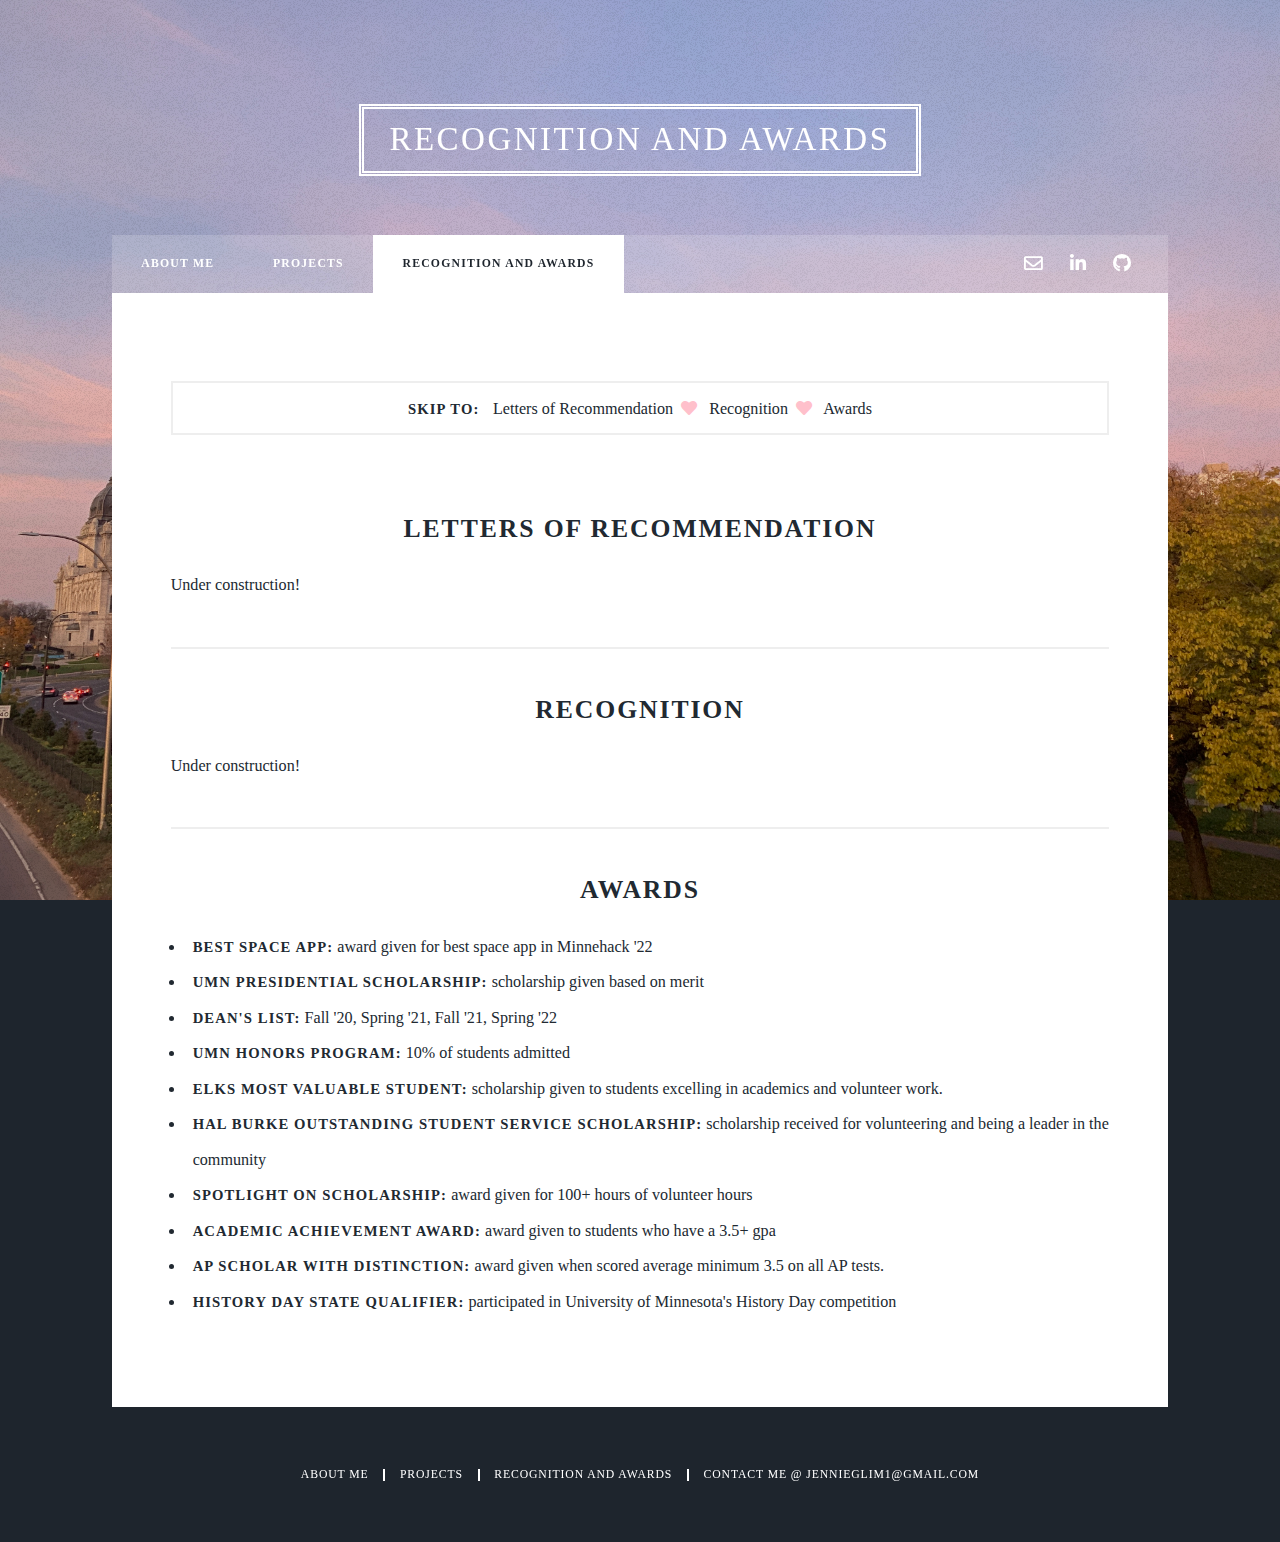
==== elements.html @ 4f16249a "fix" ====
<!DOCTYPE HTML>
<html>
	<head>
		<title>Recognition and Awards - Jennie Lim</title>
		<meta charset="utf-8" />
		<meta name="viewport" content="width=device-width, initial-scale=1, user-scalable=no" />
		<link rel="stylesheet" href="assets/css/main.css" />
		<noscript><link rel="stylesheet" href="assets/css/noscript.css" /></noscript>
	</head>
	<body class="is-preload">

		<!-- Wrapper -->
			<div id="wrapper">
				<!-- Header -->
					<header id="header">
							<a href="index.html#header" style="font-weight: unset" class="logo">Recognition and Awards</a>
					</header>

				<!-- Nav -->
					<nav id="nav">
						<ul class="links">
							<li><a href="index.html#header">About Me</a></li>
							<li><a href="generic.html">Projects</a></li>
							<li class="active"><a href="elements.html">Recognition and Awards</a></li>
						</ul>
						<ul class="icons">
							<li><a href="mailto: JennieGLim1@gmail.com" style="text-decoration: none" class="icon free fa fa-envelope" target="_blank"><span class="label"></span></a></li>
							<li><a href="https://www.linkedin.com/in/jennie-lim/" class="icon brands fa-linkedin-in" target="_blank"><span class="label">Linkedin</span></a></li>
							<li><a href="https://github.com/jennielim" class="icon brands fa-github" target="_blank"><span class="label">GitHub</span></a></li>
						</ul>
					</nav>

				<!-- Main -->
					<div id="main">
						<header class="major post featured">
							<div class="box">
								<span><subtitle>Skip to: &nbsp;</subtitle> <a class="scrolly" href = "#LOR"> Letters of Recommendation &nbsp;</a><pi class="fa-solid fa-heart fa"></pi><a class="scrolly" href = "#Recommendation"> &nbsp; Recognition &nbsp;</a><pi class="fa-solid fa-heart fa"></pi><a class="scrolly" href = "#Awards"> &nbsp; Awards </a></span></div>
							<div  id = "LOR">
								<h2 class="anchor" style="font-weight:600">Letters of Recommendation</h2>
								<p>Under construction!</p>
								<!-- <p style="text-align: left; margin:0">Person 1 - Manager, Allstate</p>
								<div class="box">
									<p> Dear __, </br>
										Felis sagittis eget tempus primis in faucibus vestibulum. Blandit adipiscing eu felis iaculis volutpat ac adipiscing accumsan eu faucibus. Integer ac pellentesque praesent tincidunt felis sagittis eget. </br>
										From, </br> __</p>
								</div>
								<p style="text-align: left; margin:0">Person 2 - Product Owner, Allstate</p>
								<div class="box">
									<p> Dear __, </br>
										Felis sagittis eget tempus primis in faucibus vestibulum. Blandit adipiscing eu felis iaculis volutpat ac adipiscing accumsan eu faucibus. Integer ac pellentesque praesent tincidunt felis sagittis eget.</br>
										From, </br> ___</p>
								</div>
								<p style="text-align: left; margin:0">Person 3 - Manager, UMN Office of Information Technology</p>
								<div class="box">
									<p> Dear __, </br>
										Felis sagittis eget tempus primis in faucibus vestibulum. Blandit adipiscing eu felis iaculis volutpat ac adipiscing accumsan eu faucibus. Integer ac pellentesque praesent tincidunt felis sagittis eget. </br>
										From, </br> __</p>
								</div>
								<p style="text-align: left; margin:0">Person 4 - Manager, UMN Law School</p>
								<div class="box">
									<p> Dear __, </br>
										Felis sagittis eget tempus primis in faucibus vestibulum. Blandit adipiscing eu felis iaculis volutpat ac adipiscing accumsan eu faucibus. Integer ac pellentesque praesent tincidunt felis sagittis eget. </br>
										From, </br> __</p>
								</div> -->
							</div>
							<hr id = "Recommendation">
							<div>
								<h2 style="font-weight:600">Recognition</h2>
								<p>Under construction!</p>
								<!-- <p style="text-align: left; margin:0">Iris Wang - Peer</p>
								<blockquote style="text-align: left;">"Thanks for your help on 4041 homework Jennie! I really appreciated your patience in explaining the topics and how fun you were to work with!!"</blockquote>
								<p style="text-align: left; margin:0">__, Colleague, Allstate</p>
								<blockquote style="text-align: left;">"Felis sagittis eget tempus primis in faucibus vestibulum. Blandit adipiscing eu felis iaculis volutpat ac adipiscing accumsan eu faucibus. "</blockquote> -->
							</div>
							<hr id = "Awards">
							<div>
								<h2 style="font-weight:600">Awards</h2>
								<ul style="text-align: left;">
									<li><subtitle>Best Space App:</subtitle> award given for best space app in Minnehack '22</li>
									<li><subtitle>UMN Presidential Scholarship:</subtitle> scholarship given based on merit</li>
									<li><subtitle>Dean's List:</subtitle> Fall '20, Spring '21, Fall '21, Spring '22</li>
									<li><subtitle>UMN Honors Program:</subtitle> 10% of students admitted </li>
									<li><subtitle>Elks Most Valuable Student:</subtitle> scholarship given to students excelling in academics and volunteer work. </li>
									<li><subtitle>Hal Burke Outstanding Student Service Scholarship:</subtitle> scholarship received for volunteering and being a leader in the community</li>
									<li><subtitle>Spotlight on Scholarship:</subtitle> award given for 100+ hours of volunteer hours </li>
									<li><subtitle>Academic Achievement Award:</subtitle> award given to students who have a 3.5+ gpa</li>
									<li><subtitle>AP Scholar With Distinction:</subtitle> award given when scored average minimum 3.5 on all AP tests.</li>
									<li><p><subtitle>History Day State Qualifier:</subtitle> participated in University of Minnesota's History Day competition</p></li>
								</ul>
							</div>	
						</header>
						<ul class="actions" style="border-top:none; padding:0;">
							<li><a href="#header" id="topButton" class="button icon solid solo fa-arrow-up scrolly">Continue</a></li>
						</ul>
					</div>


			<!-- Copyright -->
			<div id="copyright">
				<ul><li><a href="index.html#header">About Me</a></li><li><a href="generic.html">Projects</a></li><li><a class="scrolly" href="#header">Recognition and Awards</a></li><li>Contact Me @ <a href="mailto: JennieGLim1@gmail.com">JennieGLim1@gmail.com</a></li></ul>
			</div>

		<!-- Scripts -->
			<script src="assets/js/jquery.min.js"></script>
			<script src="assets/js/jquery.scrollex.min.js"></script>
			<script src="assets/js/jquery.scrolly.min.js"></script>
			<script src="assets/js/browser.min.js"></script>
			<script src="assets/js/breakpoints.min.js"></script>
			<script src="assets/js/util.js"></script>
			<script src="assets/js/main.js"></script>

	</body>
</html>
---- assets/css/main.css ----
@import url(fontawesome-all.min.css);
@import url("https://fonts.googleapis.com/css?family=Merriweather:300,700,300italic,700italic|Source+Sans+Pro:900");

.line-1{
    /* position: absolute; */
    /* top: 50%;   */
    width: 6em;
    /* margin: 0 auto; */
    border-right: 2px solid rgba(255,255,255,.75);
    font-size: 180%;
    text-align: center;
    white-space: nowrap;
    overflow: hidden;
    transform: translateY(-50%); 
}

.anim-typewriter{
	animation: typewriter 1s steps(10) 1.5s 1 normal both,
			   blinkTextCursor 500ms steps(44) 7 normal;
	white-space: nowrap; 
	border-right: 2px solid transparent;
  }
  @keyframes typewriter{
	from{width: 0;}
	to{width: 6em;}
  }
  @keyframes blinkTextCursor{
	from{border-right-color: rgba(255,255,255,.75);}
	to{border-right-color: transparent;}
  }

#myBtn, #myBtn2, #myBtn3 {
	margin-left:1rem;
}
#topButton {
	display: none;
	position: fixed;
	bottom: 20px;
	right: 40px;
	z-index: 99;
	cursor: pointer;
	padding: 15px;
	border-radius: 4px;
	border-radius:50%;
	width: 3rem;
	height:3rem;
	line-height:3rem;
	background-color: pink;
	box-shadow: inset 0 0 0 2px #ffffff;
	color: #ffffff !important;
  }

#topButton:hover {
	box-shadow: inset 0 0 0 2px #18bfef;
	color: #18bfef !important;
}

@media screen and (min-width: 1120px) {
	#topButton {
		width: 4rem;
		height:4rem;
		line-height:4rem;
		right: 5%;
	}
  }

  @media screen and (min-width: 1240px) {
	#topButton {
		background-color: transparent;
		right: 30px;
	}
  }

.anchor { 
	padding-top: 5%; }

/* for read more buttons */
#more, #more2, #more3, #more4, #more5, #more5, #more6, #more7, #more8 {
	display: none;
}

/* slideshow */
.fade {
	animation-name: fade;
	animation-duration: 0.5s;
  }
  
  @keyframes fade {
	from {opacity: 0}
	to {opacity: 1}
  }

.slidebutton {
	margin-top: 25%;
	height:2rem !important;
	width:2rem !important;
	line-height:2rem !important;
}

.other-container{
	width: 90%;
	margin-left: 3%;
}

.slideshow-container {
	position: relative;  
	float: left;
	width: 85%;
	margin-left: 3%;
  }

  @media screen and (max-width: 475px) {
	.slideshow-container {
		width: 70%;
	  }
	  .slidebutton {
		margin-top: 100%;
	}
	#myBtn, #myBtn2, #myBtn3 {
		font-size:50%;
	}
	#topButton {
		letter-spacing: -1em;
	}
}
  @media screen and (max-width: 500px) {
	  .slidebutton {
		  margin-top: 75%;
	  }
	  #myBtn, #myBtn2, #myBtn3 {
		margin-left:0rem;
	}

  }

  @media screen and (min-width: 500px) {
	.slideshow-container {
		width: 80%;
	  }
  }

  @media screen and (max-width: 600px) {
	#myBtn, #myBtn2, #myBtn3 {
		margin-left:1rem;
	}
	.slidebutton {
		margin-top: 75%;
	}
  }

  @media screen and (min-width: 800px) {
	.timeline-wrapper {
		display:none;
	}
	.slideshow-container {
		width: 85%;
	  }
	  .slidebutton {
		  margin-top: 15%;
	  }
  }

.mySlides {
	display: none;
	text-align: center;
}
  
.prev, .next {
	cursor: pointer;
	position: absolute;
	width: auto;
	margin-top: -30px;
	padding: 16px;
	color: #888;
	/* font-weight: bold; */
	font-size: 20px;
	border-radius: 0 3px 3px 0;
	user-select: none;
  }
  
  .next {
	position: absolute;
	right: 0;
	border-radius: 3px 0 0 3px;
  }

  .prev {
	left: 0;
  }
  
  .dot-container {
	clear: both;
	text-align: center;
	padding: 20px;
  }
  
  .dot, .dot2, .dot3 {
	cursor: pointer;
	height: 10px;
	width: 10px;
	margin: 0 2px;
	background-color: #bbb;
	border-radius: 50%;
	display: inline-block;
	transition: background-color 0.6s ease;
  }
  
  .active, .dot:hover {
	background-color: rgb(237, 195, 195);
  }
  
/* general format */
html, body, div, span, applet, object,
iframe, h1, h2, h3, h4, h5, h6, p, blockquote,
pre, a, abbr, acronym, address, big, cite,
code, del, dfn, em, img, ins, kbd, q, s, samp,
small, strike, strong, sub, sup, tt, var, b,
u, i, center, dl, dt, dd, ol, ul, li, fieldset,
form, label, legend, table, caption, tbody,
tfoot, thead, tr, th, td, article, aside,
canvas, details, embed, figure, figcaption,
footer, header, hgroup, menu, nav, output, ruby,
section, summary, time, mark, audio, video {
	margin: 0;
	padding: 0;
	border: 0;
	font-size: 100%;
	font: inherit;
	text-decoration: none;
	vertical-align: baseline;}

article, aside, details, figcaption, figure,
footer, header, hgroup, menu, nav, section {
	display: block;}

body {
	line-height: 1;
}

ol, ul {
	list-style: none;
}

blockquote, q {
	quotes: none;
}

	blockquote:before, blockquote:after, q:before, q:after {
		content: '';
		content: none;
	}

table {
	border-collapse: collapse;
	border-spacing: 0;
}

body {
	-webkit-text-size-adjust: none;
}

mark {
	background-color: transparent;
	color: inherit;
}

input::-moz-focus-inner {
	border: 0;
	padding: 0;
}

input, select, textarea {
	-moz-appearance: none;
	-webkit-appearance: none;
	-ms-appearance: none;
	appearance: none;
}

subtitle {
	/* font-family: "Source Sans Pro", Helvetica, sans-serif; */
	font-family: "HelveticaNeue-Light";
	font-weight: 600;
	/* text-decoration: underline;
	text-underline-offset: 2px; */
	font-size: 1rem;
	line-height: 1.5;
	letter-spacing: 0.075em;
	text-transform: uppercase;
	margin: 0 0 1rem 0;
}

pi {
	color: pink;
	font-weight:bolder;
}

/* Basic */

	@-ms-viewport {
		width: device-width;
	}

	body {
		-ms-overflow-style: scrollbar;
	}

	@media screen and (max-width: 480px) {

		html, body {
			min-width: 320px;
		}

	}

	html {
		box-sizing: border-box;
	}

	*, *:before, *:after {
		box-sizing: inherit;
	}

	body {
		background-color: #1e252d;
	}

		body.is-preload *, body.is-preload *:before, body.is-preload *:after {
			-moz-animation: none !important;
			-webkit-animation: none !important;
			-ms-animation: none !important;
			animation: none !important;
			-moz-transition: none !important;
			-webkit-transition: none !important;
			-ms-transition: none !important;
			transition: none !important;
		}

/* Type */

	html {
		font-size: 16pt;
	}

		@media screen and (max-width: 1680px) {

			html {
				font-size: 12pt;
			}

		}

		@media screen and (max-width: 1280px) {

			html {
				font-size: 11pt;
			}

		}

		@media screen and (max-width: 360px) {

			html {
				font-size: 10pt;
			}

		}

	body {
		color: #212931;
	}

	body, input, select, textarea {
		/* font-family: "Merriweather", Georgia, serif; */
		font-family: "HelveticaNeue-Light";
		font-weight: 300;
		font-size: 1.1rem;
		line-height: 2.2;
	}

	a {
		-moz-transition: color 0.2s ease-in-out, background-color 0.2s ease-in-out, border-color 0.2s ease-in-out, box-shadow 0.2s ease-in-out;
		-webkit-transition: color 0.2s ease-in-out, background-color 0.2s ease-in-out, border-color 0.2s ease-in-out, box-shadow 0.2s ease-in-out;
		-ms-transition: color 0.2s ease-in-out, background-color 0.2s ease-in-out, border-color 0.2s ease-in-out, box-shadow 0.2s ease-in-out;
		transition: color 0.2s ease-in-out, background-color 0.2s ease-in-out, border-color 0.2s ease-in-out, box-shadow 0.2s ease-in-out;
	}

		a:hover {
			border-bottom-color: transparent;
		}

	strong, b {
		font-weight: 600;
	}

	em, i {
		font-style: italic;
	}

	p {
		text-align: left;
		margin: 0 0 2rem 0;
	}

	h1, h2 {
		font-family: "HelveticaNeue-Light";
		line-height: 1.5;
		letter-spacing: 0.075em;
		text-transform: uppercase;
		margin: 0 0 1rem 0;	
	}

	h3, h4, h5, h6 {
		/* font-family: "Source Sans Pro", Helvetica, sans-serif; */
		font-family: "HelveticaNeue-Light";
		font-weight: 600;
		line-height: 1.5;
		letter-spacing: 0.075em;
		text-transform: uppercase;
		margin: 0 0 1rem 0;
	}

		h1 a, h2 a, h3 a, h4 a, h5 a, h6 a {
			border-bottom: 0;
			color: inherit;
			text-decoration: none;
		}

	h1 {
		font-size: 4rem;
		line-height: 1.1;
		margin: 0 0 2rem 0;
	}

	h2 {
		font-size: 1.75rem;
		line-height: 1.3;
		margin: 0 0 1.5rem 0;
	}

	h3 {
		font-size: 1.3rem;
		margin: 0 0 1.5rem 0;
	}

	h4 {
		font-size: 1rem;
	}

	h5 {
		font-size: 0.9rem;
	}

	h6 {
		font-size: 0.8rem;
	}

	sub {
		font-size: 0.8rem;
		position: relative;
		top: 0.5rem;
	}

	sup {
		font-size: 0.8rem;
		position: relative;
		top: -0.5rem;
	}

	blockquote {
		border-left: solid 4px;
		margin: 0 0 2rem 0;
		padding: 0.5rem 0 0.5rem 2rem;
	}

	code {
		border: solid 2px;
		font-family: "Courier New", monospace;
		font-size: 0.9rem;
		margin: 0 0.25rem;
		padding: 0.25rem 0.65rem;
	}

	pre {
		-webkit-overflow-scrolling: touch;
		font-family: "Courier New", monospace;
		font-size: 0.9rem;
		margin: 0 0 2rem 0;
	}

		pre code {
			display: block;
			line-height: 1.75;
			padding: 1rem 1.5rem;
			overflow-x: auto;
		}

	hr {
		border: 0;
		border-bottom: solid 2px;
		margin: 3rem 0;
	}

		hr.major {
			margin: 5rem 0;
		}

	.align-left {
		text-align: left;
	}

	.align-center {
		text-align: center;
	}

	.align-right {
		text-align: right;
	}

	input, select, textarea {
		color: #212931;
	}

	a {
		color: #212931;
		border-bottom-color: rgba(33, 41, 49, 0.5);
	}

		a:hover {
			border-bottom-color: transparent;
			color: #18bfef !important;
		}

	strong, b {
		color: #212931;
	}

	h1, h2, h3, h4, h5, h6 {
		color: #212931;
	}

	blockquote {
		border-left-color: #eeeeee;
	}

	code {
		background: rgba(220, 220, 220, 0.25);
		border-color: #eeeeee;
	}

	hr {
		border-bottom-color: #eeeeee;
	}

/* Row */

	.row {
		display: flex;
		flex-wrap: wrap;
		box-sizing: border-box;
		align-items: stretch;
	}

		.row > * {
			box-sizing: border-box;
		}

		.row.gtr-uniform > * > :last-child {
			margin-bottom: 0;
		}

		.row.aln-left {
			justify-content: flex-start;
		}

		.row.aln-center {
			justify-content: center;
		}

		.row.aln-right {
			justify-content: flex-end;
		}

		.row.aln-top {
			align-items: flex-start;
		}

		.row.aln-middle {
			align-items: center;
		}

		.row.aln-bottom {
			align-items: flex-end;
		}

		.row > .imp {
			order: -1;
		}

		.row > .col-1 {
			width: 8.33333%;
		}

		.row > .off-1 {
			margin-left: 8.33333%;
		}

		.row > .col-2 {
			width: 16.66667%;
		}

		.row > .off-2 {
			margin-left: 16.66667%;
		}

		.row > .col-3 {
			width: 25%;
		}

		.row > .off-3 {
			margin-left: 25%;
		}

		.row > .col-4 {
			width: 33.33333%;
		}

		.row > .off-4 {
			margin-left: 33.33333%;
		}

		.row > .col-5 {
			width: 41.66667%;
		}

		.row > .off-5 {
			margin-left: 41.66667%;
		}

		.row > .col-6 {
			width: 50%;
		}

		.row > .off-6 {
			margin-left: 50%;
		}

		.row > .col-7 {
			width: 58.33333%;
		}

		.row > .off-7 {
			margin-left: 58.33333%;
		}

		.row > .col-8 {
			width: 66.66667%;
		}

		.row > .off-8 {
			margin-left: 66.66667%;
		}

		.row > .col-9 {
			width: 75%;
		}

		.row > .off-9 {
			margin-left: 75%;
		}

		.row > .col-10 {
			width: 83.33333%;
		}

		.row > .off-10 {
			margin-left: 83.33333%;
		}

		.row > .col-11 {
			width: 91.66667%;
		}

		.row > .off-11 {
			margin-left: 91.66667%;
		}

		.row > .col-12 {
			width: 100%;
		}

		.row > .off-12 {
			margin-left: 100%;
		}

		.row.gtr-0 {
			margin-top: 0;
			margin-left: 0rem;
		}

			.row.gtr-0 > * {
				padding: 0 0 0 0rem;
			}

			.row.gtr-0.gtr-uniform {
				margin-top: 0rem;
			}

				.row.gtr-0.gtr-uniform > * {
					padding-top: 0rem;
				}

		.row.gtr-25 {
			margin-top: 0;
			margin-left: -0.375rem;
		}

			.row.gtr-25 > * {
				padding: 0 0 0 0.375rem;
			}

			.row.gtr-25.gtr-uniform {
				margin-top: -0.375rem;
			}

				.row.gtr-25.gtr-uniform > * {
					padding-top: 0.375rem;
				}

		.row.gtr-50 {
			margin-top: 0;
			margin-left: -0.75rem;
		}

			.row.gtr-50 > * {
				padding: 0 0 0 0.75rem;
			}

			.row.gtr-50.gtr-uniform {
				margin-top: -0.75rem;
			}

				.row.gtr-50.gtr-uniform > * {
					padding-top: 0.75rem;
				}

		.row {
			margin-top: 0;
			margin-left: -1.5rem;
		}

			.row > * {
				padding: 0 0 0 1.5rem;
			}

			.row.gtr-uniform {
				margin-top: -1.5rem;
			}

				.row.gtr-uniform > * {
					padding-top: 1.5rem;
				}

		.row.gtr-150 {
			margin-top: 0;
			margin-left: -2.25rem;
		}

			.row.gtr-150 > * {
				padding: 0 0 0 2.25rem;
			}

			.row.gtr-150.gtr-uniform {
				margin-top: -2.25rem;
			}

				.row.gtr-150.gtr-uniform > * {
					padding-top: 2.25rem;
				}

		.row.gtr-200 {
			margin-top: 0;
			margin-left: -3rem;
		}

			.row.gtr-200 > * {
				padding: 0 0 0 3rem;
			}

			.row.gtr-200.gtr-uniform {
				margin-top: -3rem;
			}

				.row.gtr-200.gtr-uniform > * {
					padding-top: 3rem;
				}

		@media screen and (max-width: 1680px) {

			.row {
				display: flex;
				flex-wrap: wrap;
				box-sizing: border-box;
				align-items: stretch;
			}

				.row > * {
					box-sizing: border-box;
				}

				.row.gtr-uniform > * > :last-child {
					margin-bottom: 0;
				}

				.row.aln-left {
					justify-content: flex-start;
				}

				.row.aln-center {
					justify-content: center;
				}

				.row.aln-right {
					justify-content: flex-end;
				}

				.row.aln-top {
					align-items: flex-start;
				}

				.row.aln-middle {
					align-items: center;
				}

				.row.aln-bottom {
					align-items: flex-end;
				}

				.row > .imp-xlarge {
					order: -1;
				}

				.row > .col-1-xlarge {
					width: 8.33333%;
				}

				.row > .off-1-xlarge {
					margin-left: 8.33333%;
				}

				.row > .col-2-xlarge {
					width: 16.66667%;
				}

				.row > .off-2-xlarge {
					margin-left: 16.66667%;
				}

				.row > .col-3-xlarge {
					width: 25%;
				}

				.row > .off-3-xlarge {
					margin-left: 25%;
				}

				.row > .col-4-xlarge {
					width: 33.33333%;
				}

				.row > .off-4-xlarge {
					margin-left: 33.33333%;
				}

				.row > .col-5-xlarge {
					width: 41.66667%;
				}

				.row > .off-5-xlarge {
					margin-left: 41.66667%;
				}

				.row > .col-6-xlarge {
					width: 50%;
				}

				.row > .off-6-xlarge {
					margin-left: 50%;
				}

				.row > .col-7-xlarge {
					width: 58.33333%;
				}

				.row > .off-7-xlarge {
					margin-left: 58.33333%;
				}

				.row > .col-8-xlarge {
					width: 66.66667%;
				}

				.row > .off-8-xlarge {
					margin-left: 66.66667%;
				}

				.row > .col-9-xlarge {
					width: 75%;
				}

				.row > .off-9-xlarge {
					margin-left: 75%;
				}

				.row > .col-10-xlarge {
					width: 83.33333%;
				}

				.row > .off-10-xlarge {
					margin-left: 83.33333%;
				}

				.row > .col-11-xlarge {
					width: 91.66667%;
				}

				.row > .off-11-xlarge {
					margin-left: 91.66667%;
				}

				.row > .col-12-xlarge {
					width: 100%;
				}

				.row > .off-12-xlarge {
					margin-left: 100%;
				}

				.row.gtr-0 {
					margin-top: 0;
					margin-left: 0rem;
				}

					.row.gtr-0 > * {
						padding: 0 0 0 0rem;
					}

					.row.gtr-0.gtr-uniform {
						margin-top: 0rem;
					}

						.row.gtr-0.gtr-uniform > * {
							padding-top: 0rem;
						}

				.row.gtr-25 {
					margin-top: 0;
					margin-left: -0.375rem;
				}

					.row.gtr-25 > * {
						padding: 0 0 0 0.375rem;
					}

					.row.gtr-25.gtr-uniform {
						margin-top: -0.375rem;
					}

						.row.gtr-25.gtr-uniform > * {
							padding-top: 0.375rem;
						}

				.row.gtr-50 {
					margin-top: 0;
					margin-left: -0.75rem;
				}

					.row.gtr-50 > * {
						padding: 0 0 0 0.75rem;
					}

					.row.gtr-50.gtr-uniform {
						margin-top: -0.75rem;
					}

						.row.gtr-50.gtr-uniform > * {
							padding-top: 0.75rem;
						}

				.row {
					margin-top: 0;
					margin-left: -1.5rem;
				}

					.row > * {
						padding: 0 0 0 1.5rem;
					}

					.row.gtr-uniform {
						margin-top: -1.5rem;
					}

						.row.gtr-uniform > * {
							padding-top: 1.5rem;
						}

				.row.gtr-150 {
					margin-top: 0;
					margin-left: -2.25rem;
				}

					.row.gtr-150 > * {
						padding: 0 0 0 2.25rem;
					}

					.row.gtr-150.gtr-uniform {
						margin-top: -2.25rem;
					}

						.row.gtr-150.gtr-uniform > * {
							padding-top: 2.25rem;
						}

				.row.gtr-200 {
					margin-top: 0;
					margin-left: -3rem;
				}

					.row.gtr-200 > * {
						padding: 0 0 0 3rem;
					}

					.row.gtr-200.gtr-uniform {
						margin-top: -3rem;
					}

						.row.gtr-200.gtr-uniform > * {
							padding-top: 3rem;
						}

		}

		@media screen and (max-width: 1280px) {

			.row {
				display: flex;
				flex-wrap: wrap;
				box-sizing: border-box;
				align-items: stretch;
			}

				.row > * {
					box-sizing: border-box;
				}

				.row.gtr-uniform > * > :last-child {
					margin-bottom: 0;
				}

				.row.aln-left {
					justify-content: flex-start;
				}

				.row.aln-center {
					justify-content: center;
				}

				.row.aln-right {
					justify-content: flex-end;
				}

				.row.aln-top {
					align-items: flex-start;
				}

				.row.aln-middle {
					align-items: center;
				}

				.row.aln-bottom {
					align-items: flex-end;
				}

				.row > .imp-large {
					order: -1;
				}

				.row > .col-1-large {
					width: 8.33333%;
				}

				.row > .off-1-large {
					margin-left: 8.33333%;
				}

				.row > .col-2-large {
					width: 16.66667%;
				}

				.row > .off-2-large {
					margin-left: 16.66667%;
				}

				.row > .col-3-large {
					width: 25%;
				}

				.row > .off-3-large {
					margin-left: 25%;
				}

				.row > .col-4-large {
					width: 33.33333%;
				}

				.row > .off-4-large {
					margin-left: 33.33333%;
				}

				.row > .col-5-large {
					width: 41.66667%;
				}

				.row > .off-5-large {
					margin-left: 41.66667%;
				}

				.row > .col-6-large {
					width: 50%;
				}

				.row > .off-6-large {
					margin-left: 50%;
				}

				.row > .col-7-large {
					width: 58.33333%;
				}

				.row > .off-7-large {
					margin-left: 58.33333%;
				}

				.row > .col-8-large {
					width: 66.66667%;
				}

				.row > .off-8-large {
					margin-left: 66.66667%;
				}

				.row > .col-9-large {
					width: 75%;
				}

				.row > .off-9-large {
					margin-left: 75%;
				}

				.row > .col-10-large {
					width: 83.33333%;
				}

				.row > .off-10-large {
					margin-left: 83.33333%;
				}

				.row > .col-11-large {
					width: 91.66667%;
				}

				.row > .off-11-large {
					margin-left: 91.66667%;
				}

				.row > .col-12-large {
					width: 100%;
				}

				.row > .off-12-large {
					margin-left: 100%;
				}

				.row.gtr-0 {
					margin-top: 0;
					margin-left: 0rem;
				}

					.row.gtr-0 > * {
						padding: 0 0 0 0rem;
					}

					.row.gtr-0.gtr-uniform {
						margin-top: 0rem;
					}

						.row.gtr-0.gtr-uniform > * {
							padding-top: 0rem;
						}

				.row.gtr-25 {
					margin-top: 0;
					margin-left: -0.375rem;
				}

					.row.gtr-25 > * {
						padding: 0 0 0 0.375rem;
					}

					.row.gtr-25.gtr-uniform {
						margin-top: -0.375rem;
					}

						.row.gtr-25.gtr-uniform > * {
							padding-top: 0.375rem;
						}

				.row.gtr-50 {
					margin-top: 0;
					margin-left: -0.75rem;
				}

					.row.gtr-50 > * {
						padding: 0 0 0 0.75rem;
					}

					.row.gtr-50.gtr-uniform {
						margin-top: -0.75rem;
					}

						.row.gtr-50.gtr-uniform > * {
							padding-top: 0.75rem;
						}

				.row {
					margin-top: 0;
					margin-left: -1.5rem;
				}

					.row > * {
						padding: 0 0 0 1.5rem;
					}

					.row.gtr-uniform {
						margin-top: -1.5rem;
					}

						.row.gtr-uniform > * {
							padding-top: 1.5rem;
						}

				.row.gtr-150 {
					margin-top: 0;
					margin-left: -2.25rem;
				}

					.row.gtr-150 > * {
						padding: 0 0 0 2.25rem;
					}

					.row.gtr-150.gtr-uniform {
						margin-top: -2.25rem;
					}

						.row.gtr-150.gtr-uniform > * {
							padding-top: 2.25rem;
						}

				.row.gtr-200 {
					margin-top: 0;
					margin-left: -3rem;
				}

					.row.gtr-200 > * {
						padding: 0 0 0 3rem;
					}

					.row.gtr-200.gtr-uniform {
						margin-top: -3rem;
					}

						.row.gtr-200.gtr-uniform > * {
							padding-top: 3rem;
						}

		}

		@media screen and (max-width: 980px) {

			.row {
				display: flex;
				flex-wrap: wrap;
				box-sizing: border-box;
				align-items: stretch;
			}

				.row > * {
					box-sizing: border-box;
				}

				.row.gtr-uniform > * > :last-child {
					margin-bottom: 0;
				}

				.row.aln-left {
					justify-content: flex-start;
				}

				.row.aln-center {
					justify-content: center;
				}

				.row.aln-right {
					justify-content: flex-end;
				}

				.row.aln-top {
					align-items: flex-start;
				}

				.row.aln-middle {
					align-items: center;
				}

				.row.aln-bottom {
					align-items: flex-end;
				}

				.row > .imp-medium {
					order: -1;
				}

				.row > .col-1-medium {
					width: 8.33333%;
				}

				.row > .off-1-medium {
					margin-left: 8.33333%;
				}

				.row > .col-2-medium {
					width: 16.66667%;
				}

				.row > .off-2-medium {
					margin-left: 16.66667%;
				}

				.row > .col-3-medium {
					width: 25%;
				}

				.row > .off-3-medium {
					margin-left: 25%;
				}

				.row > .col-4-medium {
					width: 33.33333%;
				}

				.row > .off-4-medium {
					margin-left: 33.33333%;
				}

				.row > .col-5-medium {
					width: 41.66667%;
				}

				.row > .off-5-medium {
					margin-left: 41.66667%;
				}

				.row > .col-6-medium {
					width: 50%;
				}

				.row > .off-6-medium {
					margin-left: 50%;
				}

				.row > .col-7-medium {
					width: 58.33333%;
				}

				.row > .off-7-medium {
					margin-left: 58.33333%;
				}

				.row > .col-8-medium {
					width: 66.66667%;
				}

				.row > .off-8-medium {
					margin-left: 66.66667%;
				}

				.row > .col-9-medium {
					width: 75%;
				}

				.row > .off-9-medium {
					margin-left: 75%;
				}

				.row > .col-10-medium {
					width: 83.33333%;
				}

				.row > .off-10-medium {
					margin-left: 83.33333%;
				}

				.row > .col-11-medium {
					width: 91.66667%;
				}

				.row > .off-11-medium {
					margin-left: 91.66667%;
				}

				.row > .col-12-medium {
					width: 100%;
				}

				.row > .off-12-medium {
					margin-left: 100%;
				}

				.row.gtr-0 {
					margin-top: 0;
					margin-left: 0rem;
				}

					.row.gtr-0 > * {
						padding: 0 0 0 0rem;
					}

					.row.gtr-0.gtr-uniform {
						margin-top: 0rem;
					}

						.row.gtr-0.gtr-uniform > * {
							padding-top: 0rem;
						}

				.row.gtr-25 {
					margin-top: 0;
					margin-left: -0.375rem;
				}

					.row.gtr-25 > * {
						padding: 0 0 0 0.375rem;
					}

					.row.gtr-25.gtr-uniform {
						margin-top: -0.375rem;
					}

						.row.gtr-25.gtr-uniform > * {
							padding-top: 0.375rem;
						}

				.row.gtr-50 {
					margin-top: 0;
					margin-left: -0.75rem;
				}

					.row.gtr-50 > * {
						padding: 0 0 0 0.75rem;
					}

					.row.gtr-50.gtr-uniform {
						margin-top: -0.75rem;
					}

						.row.gtr-50.gtr-uniform > * {
							padding-top: 0.75rem;
						}

				.row {
					margin-top: 0;
					margin-left: -1.5rem;
				}

					.row > * {
						padding: 0 0 0 1.5rem;
					}

					.row.gtr-uniform {
						margin-top: -1.5rem;
					}

						.row.gtr-uniform > * {
							padding-top: 1.5rem;
						}

				.row.gtr-150 {
					margin-top: 0;
					margin-left: -2.25rem;
				}

					.row.gtr-150 > * {
						padding: 0 0 0 2.25rem;
					}

					.row.gtr-150.gtr-uniform {
						margin-top: -2.25rem;
					}

						.row.gtr-150.gtr-uniform > * {
							padding-top: 2.25rem;
						}

				.row.gtr-200 {
					margin-top: 0;
					margin-left: -3rem;
				}

					.row.gtr-200 > * {
						padding: 0 0 0 3rem;
					}

					.row.gtr-200.gtr-uniform {
						margin-top: -3rem;
					}

						.row.gtr-200.gtr-uniform > * {
							padding-top: 3rem;
						}

		}

		@media screen and (max-width: 736px) {

			.row {
				display: flex;
				flex-wrap: wrap;
				box-sizing: border-box;
				align-items: stretch;
			}

				.row > * {
					box-sizing: border-box;
				}

				.row.gtr-uniform > * > :last-child {
					margin-bottom: 0;
				}

				.row.aln-left {
					justify-content: flex-start;
				}

				.row.aln-center {
					justify-content: center;
				}

				.row.aln-right {
					justify-content: flex-end;
				}

				.row.aln-top {
					align-items: flex-start;
				}

				.row.aln-middle {
					align-items: center;
				}

				.row.aln-bottom {
					align-items: flex-end;
				}

				.row > .imp-small {
					order: -1;
				}

				.row > .col-1-small {
					width: 8.33333%;
				}

				.row > .off-1-small {
					margin-left: 8.33333%;
				}

				.row > .col-2-small {
					width: 16.66667%;
				}

				.row > .off-2-small {
					margin-left: 16.66667%;
				}

				.row > .col-3-small {
					width: 25%;
				}

				.row > .off-3-small {
					margin-left: 25%;
				}

				.row > .col-4-small {
					width: 33.33333%;
				}

				.row > .off-4-small {
					margin-left: 33.33333%;
				}

				.row > .col-5-small {
					width: 41.66667%;
				}

				.row > .off-5-small {
					margin-left: 41.66667%;
				}

				.row > .col-6-small {
					width: 50%;
				}

				.row > .off-6-small {
					margin-left: 50%;
				}

				.row > .col-7-small {
					width: 58.33333%;
				}

				.row > .off-7-small {
					margin-left: 58.33333%;
				}

				.row > .col-8-small {
					width: 66.66667%;
				}

				.row > .off-8-small {
					margin-left: 66.66667%;
				}

				.row > .col-9-small {
					width: 75%;
				}

				.row > .off-9-small {
					margin-left: 75%;
				}

				.row > .col-10-small {
					width: 83.33333%;
				}

				.row > .off-10-small {
					margin-left: 83.33333%;
				}

				.row > .col-11-small {
					width: 91.66667%;
				}

				.row > .off-11-small {
					margin-left: 91.66667%;
				}

				.row > .col-12-small {
					width: 100%;
				}

				.row > .off-12-small {
					margin-left: 100%;
				}

				.row.gtr-0 {
					margin-top: 0;
					margin-left: 0rem;
				}

					.row.gtr-0 > * {
						padding: 0 0 0 0rem;
					}

					.row.gtr-0.gtr-uniform {
						margin-top: 0rem;
					}

						.row.gtr-0.gtr-uniform > * {
							padding-top: 0rem;
						}

				.row.gtr-25 {
					margin-top: 0;
					margin-left: -0.375rem;
				}

					.row.gtr-25 > * {
						padding: 0 0 0 0.375rem;
					}

					.row.gtr-25.gtr-uniform {
						margin-top: -0.375rem;
					}

						.row.gtr-25.gtr-uniform > * {
							padding-top: 0.375rem;
						}

				.row.gtr-50 {
					margin-top: 0;
					margin-left: -0.75rem;
				}

					.row.gtr-50 > * {
						padding: 0 0 0 0.75rem;
					}

					.row.gtr-50.gtr-uniform {
						margin-top: -0.75rem;
					}

						.row.gtr-50.gtr-uniform > * {
							padding-top: 0.75rem;
						}

				.row {
					margin-top: 0;
					margin-left: -1.5rem;
				}

					.row > * {
						padding: 0 0 0 1.5rem;
					}

					.row.gtr-uniform {
						margin-top: -1.5rem;
					}

						.row.gtr-uniform > * {
							padding-top: 1.5rem;
						}

				.row.gtr-150 {
					margin-top: 0;
					margin-left: -2.25rem;
				}

					.row.gtr-150 > * {
						padding: 0 0 0 2.25rem;
					}

					.row.gtr-150.gtr-uniform {
						margin-top: -2.25rem;
					}

						.row.gtr-150.gtr-uniform > * {
							padding-top: 2.25rem;
						}

				.row.gtr-200 {
					margin-top: 0;
					margin-left: -3rem;
				}

					.row.gtr-200 > * {
						padding: 0 0 0 3rem;
					}

					.row.gtr-200.gtr-uniform {
						margin-top: -3rem;
					}

						.row.gtr-200.gtr-uniform > * {
							padding-top: 3rem;
						}

		}

		@media screen and (max-width: 480px) {

			.row {
				display: flex;
				flex-wrap: wrap;
				box-sizing: border-box;
				align-items: stretch;
			}

				.row > * {
					box-sizing: border-box;
				}

				.row.gtr-uniform > * > :last-child {
					margin-bottom: 0;
				}

				.row.aln-left {
					justify-content: flex-start;
				}

				.row.aln-center {
					justify-content: center;
				}

				.row.aln-right {
					justify-content: flex-end;
				}

				.row.aln-top {
					align-items: flex-start;
				}

				.row.aln-middle {
					align-items: center;
				}

				.row.aln-bottom {
					align-items: flex-end;
				}

				.row > .imp-xsmall {
					order: -1;
				}

				.row > .col-1-xsmall {
					width: 8.33333%;
				}

				.row > .off-1-xsmall {
					margin-left: 8.33333%;
				}

				.row > .col-2-xsmall {
					width: 16.66667%;
				}

				.row > .off-2-xsmall {
					margin-left: 16.66667%;
				}

				.row > .col-3-xsmall {
					width: 25%;
				}

				.row > .off-3-xsmall {
					margin-left: 25%;
				}

				.row > .col-4-xsmall {
					width: 33.33333%;
				}

				.row > .off-4-xsmall {
					margin-left: 33.33333%;
				}

				.row > .col-5-xsmall {
					width: 41.66667%;
				}

				.row > .off-5-xsmall {
					margin-left: 41.66667%;
				}

				.row > .col-6-xsmall {
					width: 50%;
				}

				.row > .off-6-xsmall {
					margin-left: 50%;
				}

				.row > .col-7-xsmall {
					width: 58.33333%;
				}

				.row > .off-7-xsmall {
					margin-left: 58.33333%;
				}

				.row > .col-8-xsmall {
					width: 66.66667%;
				}

				.row > .off-8-xsmall {
					margin-left: 66.66667%;
				}

				.row > .col-9-xsmall {
					width: 75%;
				}

				.row > .off-9-xsmall {
					margin-left: 75%;
				}

				.row > .col-10-xsmall {
					width: 83.33333%;
				}

				.row > .off-10-xsmall {
					margin-left: 83.33333%;
				}

				.row > .col-11-xsmall {
					width: 91.66667%;
				}

				.row > .off-11-xsmall {
					margin-left: 91.66667%;
				}

				.row > .col-12-xsmall {
					width: 100%;
				}

				.row > .off-12-xsmall {
					margin-left: 100%;
				}

				.row.gtr-0 {
					margin-top: 0;
					margin-left: 0rem;
				}

					.row.gtr-0 > * {
						padding: 0 0 0 0rem;
					}

					.row.gtr-0.gtr-uniform {
						margin-top: 0rem;
					}

						.row.gtr-0.gtr-uniform > * {
							padding-top: 0rem;
						}

				.row.gtr-25 {
					margin-top: 0;
					margin-left: -0.375rem;
				}

					.row.gtr-25 > * {
						padding: 0 0 0 0.375rem;
					}

					.row.gtr-25.gtr-uniform {
						margin-top: -0.375rem;
					}

						.row.gtr-25.gtr-uniform > * {
							padding-top: 0.375rem;
						}

				.row.gtr-50 {
					margin-top: 0;
					margin-left: -0.75rem;
				}

					.row.gtr-50 > * {
						padding: 0 0 0 0.75rem;
					}

					.row.gtr-50.gtr-uniform {
						margin-top: -0.75rem;
					}

						.row.gtr-50.gtr-uniform > * {
							padding-top: 0.75rem;
						}

				.row {
					margin-top: 0;
					margin-left: -1.5rem;
				}

					.row > * {
						padding: 0 0 0 1.5rem;
					}

					.row.gtr-uniform {
						margin-top: -1.5rem;
					}

						.row.gtr-uniform > * {
							padding-top: 1.5rem;
						}

				.row.gtr-150 {
					margin-top: 0;
					margin-left: -2.25rem;
				}

					.row.gtr-150 > * {
						padding: 0 0 0 2.25rem;
					}

					.row.gtr-150.gtr-uniform {
						margin-top: -2.25rem;
					}

						.row.gtr-150.gtr-uniform > * {
							padding-top: 2.25rem;
						}

				.row.gtr-200 {
					margin-top: 0;
					margin-left: -3rem;
				}

					.row.gtr-200 > * {
						padding: 0 0 0 3rem;
					}

					.row.gtr-200.gtr-uniform {
						margin-top: -3rem;
					}

						.row.gtr-200.gtr-uniform > * {
							padding-top: 3rem;
						}

		}

		@media screen and (max-width: 360px) {

			.row {
				display: flex;
				flex-wrap: wrap;
				box-sizing: border-box;
				align-items: stretch;
			}

				.row > * {
					box-sizing: border-box;
				}

				.row.gtr-uniform > * > :last-child {
					margin-bottom: 0;
				}

				.row.aln-left {
					justify-content: flex-start;
				}

				.row.aln-center {
					justify-content: center;
				}

				.row.aln-right {
					justify-content: flex-end;
				}

				.row.aln-top {
					align-items: flex-start;
				}

				.row.aln-middle {
					align-items: center;
				}

				.row.aln-bottom {
					align-items: flex-end;
				}

				.row > .imp-xxsmall {
					order: -1;
				}

				.row > .col-1-xxsmall {
					width: 8.33333%;
				}

				.row > .off-1-xxsmall {
					margin-left: 8.33333%;
				}

				.row > .col-2-xxsmall {
					width: 16.66667%;
				}

				.row > .off-2-xxsmall {
					margin-left: 16.66667%;
				}

				.row > .col-3-xxsmall {
					width: 25%;
				}

				.row > .off-3-xxsmall {
					margin-left: 25%;
				}

				.row > .col-4-xxsmall {
					width: 33.33333%;
				}

				.row > .off-4-xxsmall {
					margin-left: 33.33333%;
				}

				.row > .col-5-xxsmall {
					width: 41.66667%;
				}

				.row > .off-5-xxsmall {
					margin-left: 41.66667%;
				}

				.row > .col-6-xxsmall {
					width: 50%;
				}

				.row > .off-6-xxsmall {
					margin-left: 50%;
				}

				.row > .col-7-xxsmall {
					width: 58.33333%;
				}

				.row > .off-7-xxsmall {
					margin-left: 58.33333%;
				}

				.row > .col-8-xxsmall {
					width: 66.66667%;
				}

				.row > .off-8-xxsmall {
					margin-left: 66.66667%;
				}

				.row > .col-9-xxsmall {
					width: 75%;
				}

				.row > .off-9-xxsmall {
					margin-left: 75%;
				}

				.row > .col-10-xxsmall {
					width: 83.33333%;
				}

				.row > .off-10-xxsmall {
					margin-left: 83.33333%;
				}

				.row > .col-11-xxsmall {
					width: 91.66667%;
				}

				.row > .off-11-xxsmall {
					margin-left: 91.66667%;
				}

				.row > .col-12-xxsmall {
					width: 100%;
				}

				.row > .off-12-xxsmall {
					margin-left: 100%;
				}

				.row.gtr-0 {
					margin-top: 0;
					margin-left: 0rem;
				}

					.row.gtr-0 > * {
						padding: 0 0 0 0rem;
					}

					.row.gtr-0.gtr-uniform {
						margin-top: 0rem;
					}

						.row.gtr-0.gtr-uniform > * {
							padding-top: 0rem;
						}

				.row.gtr-25 {
					margin-top: 0;
					margin-left: -0.375rem;
				}

					.row.gtr-25 > * {
						padding: 0 0 0 0.375rem;
					}

					.row.gtr-25.gtr-uniform {
						margin-top: -0.375rem;
					}

						.row.gtr-25.gtr-uniform > * {
							padding-top: 0.375rem;
						}

				.row.gtr-50 {
					margin-top: 0;
					margin-left: -0.75rem;
				}

					.row.gtr-50 > * {
						padding: 0 0 0 0.75rem;
					}

					.row.gtr-50.gtr-uniform {
						margin-top: -0.75rem;
					}

						.row.gtr-50.gtr-uniform > * {
							padding-top: 0.75rem;
						}

				.row {
					margin-top: 0;
					margin-left: -1.5rem;
				}

					.row > * {
						padding: 0 0 0 1.5rem;
					}

					.row.gtr-uniform {
						margin-top: -1.5rem;
					}

						.row.gtr-uniform > * {
							padding-top: 1.5rem;
						}

				.row.gtr-150 {
					margin-top: 0;
					margin-left: -2.25rem;
				}

					.row.gtr-150 > * {
						padding: 0 0 0 2.25rem;
					}

					.row.gtr-150.gtr-uniform {
						margin-top: -2.25rem;
					}

						.row.gtr-150.gtr-uniform > * {
							padding-top: 2.25rem;
						}

				.row.gtr-200 {
					margin-top: 0;
					margin-left: -3rem;
				}

					.row.gtr-200 > * {
						padding: 0 0 0 3rem;
					}

					.row.gtr-200.gtr-uniform {
						margin-top: -3rem;
					}

						.row.gtr-200.gtr-uniform > * {
							padding-top: 3rem;
						}

		}

/* Box */

	.box {
		border: solid 2px;
		margin-bottom: 2rem;
		padding: .5rem;
	}

		.box > :last-child,
		.box > :last-child > :last-child,
		.box > :last-child > :last-child > :last-child {
			margin-bottom: 0;
		}

		.box.alt {
			border: 0;
			border-radius: 0;
			padding: 0;
		}

	.box {
		border-color: #eeeeee;
	}

/* Button */

	input[type="submit"],
	input[type="reset"],
	input[type="button"],
	button,
	.button {
		-moz-appearance: none;
		-webkit-appearance: none;
		-ms-appearance: none;
		appearance: none;
		-moz-transition: background-color 0.2s ease-in-out, box-shadow 0.2s ease-in-out, color 0.2s ease-in-out;
		-webkit-transition: background-color 0.2s ease-in-out, box-shadow 0.2s ease-in-out, color 0.2s ease-in-out;
		-ms-transition: background-color 0.2s ease-in-out, box-shadow 0.2s ease-in-out, color 0.2s ease-in-out;
		transition: background-color 0.2s ease-in-out, box-shadow 0.2s ease-in-out, color 0.2s ease-in-out;
		border: 0;
		border-radius: 0;
		cursor: pointer;
		display: inline-block;
		/* font-family: "Source Sans Pro", Helvetica, sans-serif; */
		font-family: "HelveticaNeue-Light";
		font-size: 0.8rem;
		font-weight: 600;
		letter-spacing: 0.075em;
		height: 3rem;
		line-height: 3rem;
		padding: 0 2rem;
		text-align: center;
		text-decoration: none;
		text-transform: uppercase;
		white-space: nowrap;
	}

		input[type="submit"].icon:before,
		input[type="reset"].icon:before,
		input[type="button"].icon:before,
		button.icon:before,
		.button.icon:before {
			margin-right: 0.5rem;
		}

		input[type="submit"].icon.solo,
		input[type="reset"].icon.solo,
		input[type="button"].icon.solo,
		button.icon.solo,
		.button.icon.solo {
			position: relative;
			width: 4rem;
			height: 4rem;
			line-height: 4rem;
			border-radius: 4rem;
			text-indent: 4rem;
			overflow: hidden;
			padding: 0;
			white-space: nowrap;
		}

			input[type="submit"].icon.solo:before,
			input[type="reset"].icon.solo:before,
			input[type="button"].icon.solo:before,
			button.icon.solo:before,
			.button.icon.solo:before {
				position: absolute;
				display: block;
				top: 0;
				left: 0;
				width: inherit;
				height: inherit;
				line-height: inherit;
				font-size: 1.25rem;
				margin-right: 0;
				text-align: center;
				text-indent: 0;
			}

		input[type="submit"].fit,
		input[type="reset"].fit,
		input[type="button"].fit,
		button.fit,
		.button.fit {
			width: 100%;
		}

		input[type="submit"].small,
		input[type="reset"].small,
		input[type="button"].small,
		button.small,
		.button.small {
			font-size: 0.7rem;
			height: 2.5rem;
			line-height: 2.5rem;
			padding: 0 1.5rem;
		}

		input[type="submit"].large,
		input[type="reset"].large,
		input[type="button"].large,
		button.large,
		.button.large {
			font-size: 0.9rem;
			height: 3.5rem;
			line-height: 3.5rem;
			padding: 0 2.75rem;
		}

		@media screen and (max-width: 980px) {

			input[type="submit"],
			input[type="reset"],
			input[type="button"],
			button,
			.button {
				font-size: 0.9rem;
				height: 3.25rem;
				line-height: 3.25rem;
			}

				input[type="submit"].large,
				input[type="reset"].large,
				input[type="button"].large,
				button.large,
				.button.large {
					font-size: 1rem;
					height: 3.75rem;
					line-height: 3.75rem;
				}

		}

		input[type="submit"].disabled, input[type="submit"]:disabled,
		input[type="reset"].disabled,
		input[type="reset"]:disabled,
		input[type="button"].disabled,
		input[type="button"]:disabled,
		button.disabled,
		button:disabled,
		.button.disabled,
		.button:disabled {
			pointer-events: none;
			opacity: 0.25;
		}

	input[type="submit"],
	input[type="reset"],
	input[type="button"],
	button,
	.button {
		background-color: transparent;
		box-shadow: inset 0 0 0 2px #212931;
		color: #212931 !important;
	}

		input[type="submit"]:hover,
		input[type="reset"]:hover,
		input[type="button"]:hover,
		button:hover,
		.button:hover {
			box-shadow: inset 0 0 0 2px #18bfef;
			color: #18bfef !important;
		}

		input[type="submit"].primary,
		input[type="reset"].primary,
		input[type="button"].primary,
		button.primary,
		.button.primary {
			background-color: #212931;
			box-shadow: none;
			color: #ffffff !important;
		}

			input[type="submit"].primary:hover,
			input[type="reset"].primary:hover,
			input[type="button"].primary:hover,
			button.primary:hover,
			.button.primary:hover {
				background-color: #18bfef;
			}

/* Form */

	form {
		margin: 0 0 2rem 0;
	}

		form > :last-child {
			margin-bottom: 0;
		}

		form > .fields {
			display: -moz-flex;
			display: -webkit-flex;
			display: -ms-flex;
			display: flex;
			-moz-flex-wrap: wrap;
			-webkit-flex-wrap: wrap;
			-ms-flex-wrap: wrap;
			flex-wrap: wrap;
			width: calc(100% + 3rem);
			margin: -1.5rem 0 2rem -1.5rem;
		}

			form > .fields > .field {
				-moz-flex-grow: 0;
				-webkit-flex-grow: 0;
				-ms-flex-grow: 0;
				flex-grow: 0;
				-moz-flex-shrink: 0;
				-webkit-flex-shrink: 0;
				-ms-flex-shrink: 0;
				flex-shrink: 0;
				padding: 1.5rem 0 0 1.5rem;
				width: calc(100% - 1.5rem);
			}

				form > .fields > .field.half {
					width: calc(50% - 0.75rem);
				}

				form > .fields > .field.third {
					width: calc(100%/3 - 0.5rem);
				}

				form > .fields > .field.quarter {
					width: calc(25% - 0.375rem);
				}

		@media screen and (max-width: 480px) {

			form > .fields {
				width: calc(100% + 3rem);
				margin: -1.5rem 0 2rem -1.5rem;
			}

				form > .fields > .field {
					padding: 1.5rem 0 0 1.5rem;
					width: calc(100% - 1.5rem);
				}

					form > .fields > .field.half {
						width: calc(100% - 1.5rem);
					}

					form > .fields > .field.third {
						width: calc(100% - 1.5rem);
					}

					form > .fields > .field.quarter {
						width: calc(100% - 1.5rem);
					}

		}

	label {
		display: block;
		/* font-family: "Source Sans Pro", Helvetica, sans-serif; */
		font-family: "HelveticaNeue-Light";
		/* font-weight: 900; */
		line-height: 1.5;
		letter-spacing: 0.075em;
		font-size: 0.8rem;
		text-transform: uppercase;
		margin: 0 0 0.75rem 0;
	}

		@media screen and (max-width: 980px) {

			label {
				font-size: 0.9rem;
			}

		}

	input[type="text"],
	input[type="password"],
	input[type="email"],
	select,
	textarea {
		-moz-appearance: none;
		-webkit-appearance: none;
		-ms-appearance: none;
		appearance: none;
		background: transparent;
		border-radius: 0;
		border: solid 2px;
		color: inherit;
		display: block;
		outline: 0;
		padding: 0 1rem;
		text-decoration: none;
		width: 100%;
	}

		input[type="text"]:invalid,
		input[type="password"]:invalid,
		input[type="email"]:invalid,
		select:invalid,
		textarea:invalid {
			box-shadow: none;
		}

	select {
		background-size: 1.25rem;
		background-repeat: no-repeat;
		background-position: calc(100% - 1rem) center;
		height: 3rem;
		padding-right: 3rem;
		text-overflow: ellipsis;
	}

		select:focus::-ms-value {
			background-color: transparent;
		}

		select::-ms-expand {
			display: none;
		}

	input[type="text"],
	input[type="password"],
	input[type="email"],
	select {
		height: 3rem;
	}

	textarea {
		padding: 0.75rem 1rem;
	}

	input[type="checkbox"],
	input[type="radio"] {
		-moz-appearance: none;
		-webkit-appearance: none;
		-ms-appearance: none;
		appearance: none;
		display: block;
		float: left;
		margin-right: -2rem;
		opacity: 0;
		width: 1rem;
		z-index: -1;
	}

		input[type="checkbox"] + label,
		input[type="radio"] + label {
			text-decoration: none;
			cursor: pointer;
			display: inline-block;
			font-size: 1rem;
			letter-spacing: 0;
			/* font-family: "Merriweather", Georgia, serif; */
			font-family: "HelveticaNeue-Light";
			text-transform: none;
			font-weight: 300;
			padding-left: 2.8rem;
			padding-right: 1rem;
			position: relative;
		}

			input[type="checkbox"] + label:before,
			input[type="radio"] + label:before {
				-moz-osx-font-smoothing: grayscale;
				-webkit-font-smoothing: antialiased;
				display: inline-block;
				font-style: normal;
				font-variant: normal;
				text-rendering: auto;
				line-height: 1;
				text-transform: none !important;
				font-family: 'Font Awesome 5 Free';
				/* font-weight: 900; */
			}

			input[type="checkbox"] + label:before,
			input[type="radio"] + label:before {
				border-radius: 0;
				border: solid 2px;
				content: '';
				display: inline-block;
				font-size: 0.8rem;
				height: 1.8rem;
				left: 0;
				line-height: 1.65rem;
				position: absolute;
				text-align: center;
				top: -0.125rem;
				width: 1.8rem;
			}

		input[type="checkbox"]:checked + label:before,
		input[type="radio"]:checked + label:before {
			content: '\f00c';
		}

	input[type="checkbox"] + label:before {
		border-radius: 0;
	}

	input[type="radio"] + label:before {
		border-radius: 100%;
	}

	::-webkit-input-placeholder {
		opacity: 1.0;
	}

	:-moz-placeholder {
		opacity: 1.0;
	}

	::-moz-placeholder {
		opacity: 1.0;
	}

	:-ms-input-placeholder {
		opacity: 1.0;
	}

	label {
		color: #212931;
	}

	input[type="text"],
	input[type="password"],
	input[type="email"],
	select,
	textarea {
		border-color: #eeeeee;
	}

		input[type="text"]:focus,
		input[type="password"]:focus,
		input[type="email"]:focus,
		select:focus,
		textarea:focus {
			border-color: #18bfef;
		}

	select {
		background-image: url("data:image/svg+xml;charset=utf8,%3Csvg xmlns='http://www.w3.org/2000/svg' width='40' height='40' preserveAspectRatio='none' viewBox='0 0 40 40'%3E%3Cpath d='M9.4,12.3l10.4,10.4l10.4-10.4c0.2-0.2,0.5-0.4,0.9-0.4c0.3,0,0.6,0.1,0.9,0.4l3.3,3.3c0.2,0.2,0.4,0.5,0.4,0.9 c0,0.4-0.1,0.6-0.4,0.9L20.7,31.9c-0.2,0.2-0.5,0.4-0.9,0.4c-0.3,0-0.6-0.1-0.9-0.4L4.3,17.3c-0.2-0.2-0.4-0.5-0.4-0.9 c0-0.4,0.1-0.6,0.4-0.9l3.3-3.3c0.2-0.2,0.5-0.4,0.9-0.4S9.1,12.1,9.4,12.3z' fill='%23eeeeee' /%3E%3C/svg%3E");
	}

		select option {
			background-color: #ffffff;
			color: #212931;
		}

	.select-wrapper:before {
		color: #eeeeee;
	}

	input[type="checkbox"] + label,
	input[type="radio"] + label {
		color: #212931;
	}

		input[type="checkbox"] + label:before,
		input[type="radio"] + label:before {
			border-color: #eeeeee;
		}

	input[type="checkbox"]:checked + label:before,
	input[type="radio"]:checked + label:before {
		background-color: #212931;
		border-color: #212931;
		color: #ffffff;
	}

	input[type="checkbox"]:focus + label:before,
	input[type="radio"]:focus + label:before {
		border-color: #18bfef;
	}

	::-webkit-input-placeholder {
		color: #909498 !important;
	}

	:-moz-placeholder {
		color: #909498 !important;
	}

	::-moz-placeholder {
		color: #909498 !important;
	}

	:-ms-input-placeholder {
		color: #909498 !important;
	}

	.formerize-placeholder {
		color: #909498 !important;
	}

/* Icon */

	.icon {
		text-decoration: none;
		border-bottom: none;
		position: relative;
	}

		.icon:before {
			-moz-osx-font-smoothing: grayscale;
			-webkit-font-smoothing: antialiased;
			display: inline-block;
			font-style: normal;
			font-variant: normal;
			text-rendering: auto;
			line-height: 1;
			text-transform: none !important;
			font-family: 'Font Awesome 5 Free';
			font-weight: 400;
		}

		.icon > .label {
			display: none;
		}

		.icon.free:before {
			line-height: inherit;
			font-family: 'Font Awesome 5 Free';
		}

		.icon.solid:before {
			font-weight: 900;
		}

		.icon.brands:before {
			line-height: inherit;
			font-family: 'Font Awesome 5 Brands';
		}

/* Image */

	.image {
		border: 0;
		display: inline-block;
		position: relative;
	}

		.image img {
			display: block;
		}

		.image.left, .image.right {
			max-width: 40%;
		}

			.image.left img, .image.right img {
				width: 100%;
			}

		.image.left {
			float: left;
			margin: 0 2rem 2rem 0;
			top: 0.75rem;
		}

		.image.right {
			float: right;
			margin: 0 0 2rem 2rem;
			top: 0.75rem;
		}

		.image.fit {
			display: -webkit-inline-box;
			height: 50%;
			width: 100%;
		}

			.image.fit:first-child {
				margin-top: 0;
			}

			.image.fit img {
				width: 100%;
			}

		.image.main {
			display: block;
			margin: 4rem 0;
			width: 100%;
		}

			.image.main:first-child {
				margin-top: 0;
			}

			.image.main img {
				width: 100%;
			}

		@media screen and (max-width: 736px) {

			.image.fit {
				margin: 2rem 0;
			}

			.image.main {
				margin: 2rem 0;
			}

		}

	a.image {
		overflow: hidden;
	}

		a.image img {
			-moz-transition: -moz-transform 0.2s ease-out;
			-webkit-transition: -webkit-transform 0.2s ease-out;
			-ms-transition: -ms-transform 0.2s ease-out;
			transition: transform 0.2s ease-out;
		}

		a.image:hover img {
			-moz-transform: scale(1.05);
			-webkit-transform: scale(1.05);
			-ms-transform: scale(1.05);
			transform: scale(1.05);
		}

/* Actions */

	ul.actions {
		display: -moz-flex;
		display: -webkit-flex;
		display: -ms-flex;
		display: flex;
		cursor: default;
		list-style: none;
		margin-left: -1rem;
		padding-left: 0;
	}

		ul.actions li {
			padding: 0 0 0 1rem;
			vertical-align: middle;
		}

		ul.actions.special {
			-moz-justify-content: center;
			-webkit-justify-content: center;
			-ms-justify-content: center;
			justify-content: center;
			width: 100%;
			margin-left: 0;
		}

			ul.actions.special li:first-child {
				padding-left: 0;
			}

		ul.actions.stacked {
			-moz-flex-direction: column;
			-webkit-flex-direction: column;
			-ms-flex-direction: column;
			flex-direction: column;
			margin-left: 0;
		}

			ul.actions.stacked li {
				padding: 1.3rem 0 0 0;
			}

				ul.actions.stacked li:first-child {
					padding-top: 0;
				}

		ul.actions.fit {
			width: calc(100% + 1rem);
		}

			ul.actions.fit li {
				-moz-flex-grow: 1;
				-webkit-flex-grow: 1;
				-ms-flex-grow: 1;
				flex-grow: 1;
				-moz-flex-shrink: 1;
				-webkit-flex-shrink: 1;
				-ms-flex-shrink: 1;
				flex-shrink: 1;
				width: 100%;
			}

				ul.actions.fit li > * {
					width: 100%;
				}

			ul.actions.fit.stacked {
				width: 100%;
			}

		@media screen and (max-width: 480px) {

			ul.actions:not(.fixed) {
				-moz-flex-direction: column;
				-webkit-flex-direction: column;
				-ms-flex-direction: column;
				flex-direction: column;
				margin-left: 0;
				width: 100% !important;
			}

				ul.actions:not(.fixed) li {
					-moz-flex-grow: 1;
					-webkit-flex-grow: 1;
					-ms-flex-grow: 1;
					flex-grow: 1;
					-moz-flex-shrink: 1;
					-webkit-flex-shrink: 1;
					-ms-flex-shrink: 1;
					flex-shrink: 1;
					padding: 1rem 0 0 0;
					text-align: center;
					width: 100%;
				}

					ul.actions:not(.fixed) li > * {
						width: 100%;
					}

					ul.actions:not(.fixed) li:first-child {
						padding-top: 0;
					}

					ul.actions:not(.fixed) li input[type="submit"],
					ul.actions:not(.fixed) li input[type="reset"],
					ul.actions:not(.fixed) li input[type="button"],
					ul.actions:not(.fixed) li button,
					ul.actions:not(.fixed) li .button {
						width: 100%;
					}

						ul.actions:not(.fixed) li input[type="submit"].icon:before,
						ul.actions:not(.fixed) li input[type="reset"].icon:before,
						ul.actions:not(.fixed) li input[type="button"].icon:before,
						ul.actions:not(.fixed) li button.icon:before,
						ul.actions:not(.fixed) li .button.icon:before {
							margin-left: -0.5rem;
						}

		}

/* Icons */

	ul.icons {
		cursor: default;
		list-style: none;
		padding-left: 0;
	}

		ul.icons li {
			display: inline-block;
			padding: 0 0.5rem 0 0;
			vertical-align: middle;
		}

			ul.icons li:last-child {
				padding-right: 0;
			}

			ul.icons li .icon:before {
				width: 2.25rem;
				height: 2.25rem;
				line-height: 2.25rem;
				display: inline-block;
				text-align: center;
				border-radius: 100%;
				font-size: 1.25rem;
			}

		ul.icons.alt li .icon:before {
			-moz-transition: color 0.2s ease-in-out, background-color 0.2s ease-in-out, border-color 0.2s ease-in-out, box-shadow 0.2s ease-in-out;
			-webkit-transition: color 0.2s ease-in-out, background-color 0.2s ease-in-out, border-color 0.2s ease-in-out, box-shadow 0.2s ease-in-out;
			-ms-transition: color 0.2s ease-in-out, background-color 0.2s ease-in-out, border-color 0.2s ease-in-out, box-shadow 0.2s ease-in-out;
			transition: color 0.2s ease-in-out, background-color 0.2s ease-in-out, border-color 0.2s ease-in-out, box-shadow 0.2s ease-in-out;
			font-size: 1rem;
		}

/* List */

	ol {
		list-style: decimal;
		margin: 0 0 2rem 0;
		padding-left: 1.25rem;
	}

		ol li {
			padding-left: 0.25rem;
		}

	ul {
		list-style: disc;
		margin: 0 0 2rem 0;
		padding-left: 1rem;
	}

		ul li {
			padding-left: 0.5rem;
		}

		ul.divided {
			list-style: none;
			padding-left: 0;
		}

			ul.divided li {
				border-top: solid 1px;
				padding: 0.5rem 0;
			}

				ul.divided li:first-child {
					border-top: 0;
					padding-top: 0;
				}

	dl {
		margin: 0 0 2rem 0;
	}

		dl dt {
			display: block;
			font-weight: 600;
			margin: 0 0 1rem 0;
		}

		dl dd {
			margin-left: 2rem;
		}

	ul.divided li {
		border-top-color: #eeeeee;
	}

	ul.icons li a.icon:hover:before {
		color: #18bfef;
	}

	ul.icons.alt li .icon:before {
		box-shadow: inset 0 0 0 2px #eeeeee;
	}

	ul.icons.alt li a.icon:hover:before {
		box-shadow: inset 0 0 0 2px #18bfef;
	}

/* Section/Article */

	section.special, article.special {
		text-align: center;
	}

	header {
		cursor: default;
	}

		header > .date {
			display: block;
			font-size: 0.8rem;
			height: 1;
			margin: 0 0 1rem 0;
			position: relative;
		}
/* 
		header > p {
			font-style: italic;
		} */

		header > h1 + p {
			font-size: 1.1rem;
			margin-top: -0.5rem;
			line-height: 2;
		}

		header > h2 + p {
			font-size: 1rem;
			margin-top: -0.75rem;
		}

		header > h3 + p {
			font-size: 0.9rem;
			margin-top: -0.75rem;
		}

		header > h4 + p {
			font-size: 0.8rem;
			margin-top: -0.75rem;
		}

		header.major {
			margin: 0 0 4rem 0;
			text-align: center;
		}

			header.major > :last-child {
				margin-bottom: 0;
			}

			header.major > p {
				margin-top: 0;
				text-align: center;
			}

			header.major > .date {
				font-size: 1rem;
				margin: 0 0 4rem 0;
			}

				header.major > .date:before, header.major > .date:after {
					content: '';
					display: block;
					position: absolute;
					top: 50%;
					width: calc(50% - 6rem);
					border-top: solid 2px;
				}

				header.major > .date:before {
					left: 0;
				}

				header.major > .date:after {
					right: 0;
				}

		@media screen and (max-width: 980px) {

			header br {
				display: none;
			}

		}

		@media screen and (max-width: 736px) {

			header.major {
				margin: 0 0 2rem 0;
			}

		}

	header.major .date:before, header.major .date:after {
		border-top-color: #eeeeee;
	}

/* Table */

	.table-wrapper {
		-webkit-overflow-scrolling: touch;
		overflow-x: auto;
	}

	table {
		margin: 0 0 2rem 0;
		width: 100%;
	}

		table tbody tr {
			border: solid 1px;
			border-left: 0;
			border-right: 0;
		}

		table td {
			padding: 0.75rem 0.75rem;
		}

		table th {
			/* font-family: "Source Sans Pro", Helvetica, sans-serif; */
			font-family: "HelveticaNeue-Light";
			font-size: 0.8rem;
			/* font-weight: 900; */
			letter-spacing: 0.075em;
			line-height: 1.5;
			padding: 0 0.75rem 0.75rem 0.75rem;
			text-align: left;
			text-transform: uppercase;
		}

			@media screen and (max-width: 980px) {

				table th {
					font-size: 0.9rem;
				}

			}

		table thead {
			border-bottom: solid 2px;
		}

		table tfoot {
			border-top: solid 2px;
		}

		table.alt {
			border-collapse: separate;
		}

			table.alt tbody tr td {
				border: solid 1px;
				border-left-width: 0;
				border-top-width: 0;
			}

				table.alt tbody tr td:first-child {
					border-left-width: 1px;
				}

			table.alt tbody tr:first-child td {
				border-top-width: 1px;
			}

			table.alt thead {
				border-bottom: 0;
			}

			table.alt tfoot {
				border-top: 0;
			}

	table tbody tr {
		border-color: #eeeeee;
	}

		table tbody tr:nth-child(2n + 1) {
			background-color: rgba(220, 220, 220, 0.25);
		}

	table th {
		color: #212931;
	}

	table thead {
		border-bottom-color: #eeeeee;
	}

	table tfoot {
		border-top-color: #eeeeee;
	}

	table.alt tbody tr td {
		border-color: #eeeeee;
	}

/* Pagination */

	.pagination {
		display: -moz-inline-flex;
		display: -webkit-inline-flex;
		display: -ms-inline-flex;
		display: inline-flex;
		-moz-user-select: none;
		-webkit-user-select: none;
		-ms-user-select: none;
		user-select: none;
		cursor: default;
		list-style: none;
		margin: 0 0 2rem 2px;
		padding: 0;
	}

		.pagination a, .pagination span {
			-moz-transition: background-color 0.2s ease-in-out, border-color 0.2s ease-in-out, box-shadow 0.2s ease-in-out, color 0.2s ease-in-out;
			-webkit-transition: background-color 0.2s ease-in-out, border-color 0.2s ease-in-out, box-shadow 0.2s ease-in-out, color 0.2s ease-in-out;
			-ms-transition: background-color 0.2s ease-in-out, border-color 0.2s ease-in-out, box-shadow 0.2s ease-in-out, color 0.2s ease-in-out;
			transition: background-color 0.2s ease-in-out, border-color 0.2s ease-in-out, box-shadow 0.2s ease-in-out, color 0.2s ease-in-out;
			border: solid 2px;
			display: inline-block;
			/* font-family: "Source Sans Pro", Helvetica, sans-serif; */
			font-family: "HelveticaNeue-Light";
			font-size: 0.8rem;
			font-weight: 900;
			height: 3rem;
			letter-spacing: 0.075em;
			line-height: calc(3rem - 4px);
			margin-left: -2px;
			min-width: 3rem;
			position: relative;
			text-align: center;
			text-decoration: none;
			text-transform: uppercase;
		}

		.pagination .next, .pagination .previous {
			text-decoration: none;
			padding: 0 1.75rem;
		}

			.pagination .next:before, .pagination .previous:before {
				-moz-osx-font-smoothing: grayscale;
				-webkit-font-smoothing: antialiased;
				display: inline-block;
				font-style: normal;
				font-variant: normal;
				text-rendering: auto;
				line-height: 1;
				text-transform: none !important;
				font-family: 'Font Awesome 5 Free';
				font-weight: 900;
			}

			.pagination .next:before, .pagination .previous:before {
				display: inline-block;
				color: inherit !important;
				line-height: inherit;
			}

		.pagination .previous:before {
			content: '\f104';
			margin-right: 0.9375em;
		}

		.pagination .next:before {
			content: '\f105';
			float: right;
			margin-left: 0.9375em;
		}

		@media screen and (max-width: 980px) {

			.pagination a, .pagination span {
				font-size: 0.9rem;
			}

		}

		@media screen and (max-width: 480px) {

			.pagination .page, .pagination .extra {
				display: none;
			}

		}

	.pagination a, .pagination span {
		border-color: #eeeeee;
	}

	.pagination a {
		color: #212931 !important;
	}

		.pagination a:hover {
			color: #18bfef !important;
			border-color: #18bfef;
			z-index: 1;
		}

			.pagination a:hover + a,
			.pagination a:hover + span {
				border-left-color: #18bfef;
			}

		.pagination a.active {
			background-color: #eeeeee;
		}

	.pagination span {
		color: #eeeeee;
	}

/* Wrapper */

	#wrapper {
		-moz-transition: opacity 0.5s ease;
		-webkit-transition: opacity 0.5s ease;
		-ms-transition: opacity 0.5s ease;
		transition: opacity 0.5s ease;
		position: relative;
		z-index: 1;
		overflow: hidden;
	}

		#wrapper > .bg {
			position: absolute;
			top: 0;
			left: 0;
			width: 100%;
			height: 100%;
			background-color: #212931;
			background-image: url("../../images/overlay.png"), linear-gradient(0deg, rgba(0, 0, 0, 0.1), rgba(0, 0, 0, 0.1)), url("../../images/skyline.JPG");
			background-size: auto,								auto,														cover;
			background-position: center,								center,														top center;
			background-repeat: repeat,								no-repeat,													no-repeat;
			background-attachment: scroll,								scroll,														scroll;
			z-index: -1;
		}

			#wrapper > .bg.fixed {
				position: fixed;
				width: 100vw;
				height: 100vh;
			}

		#wrapper.fade-in:before {
			pointer-events: none;
			-moz-transition: opacity 1s ease-in-out;
			-webkit-transition: opacity 1s ease-in-out;
			-ms-transition: opacity 1s ease-in-out;
			transition: opacity 1s ease-in-out;
			-moz-transition-delay: 0.75s;
			-webkit-transition-delay: 0.75s;
			-ms-transition-delay: 0.75s;
			transition-delay: 0.75s;
			background: #1e252d;
			content: '';
			display: block;
			height: 100%;
			left: 0;
			opacity: 0;
			position: fixed;
			top: 0;
			width: 100%;
		}

		body.is-preload #wrapper.fade-in:before {
			opacity: 1;
		}

		@media screen and (orientation: portrait) {

			#wrapper > .bg {
				background-size: auto,								auto,														auto 175%;
			}

		}

/* Intro */

	#intro {
		color: #ffffff;
		padding: 8rem 4rem 6rem 4rem ;
		-moz-align-items: center;
		-webkit-align-items: center;
		-ms-align-items: center;
		align-items: center;
		display: -moz-flex;
		display: -webkit-flex;
		display: -ms-flex;
		display: flex;
		-moz-flex-direction: column;
		-webkit-flex-direction: column;
		-ms-flex-direction: column;
		flex-direction: column;
		-moz-justify-content: -moz-flex-end;
		-webkit-justify-content: -webkit-flex-end;
		-ms-justify-content: -ms-flex-end;
		justify-content: flex-end;
		-moz-transition: opacity 1s ease, -moz-transform 1s ease;
		-webkit-transition: opacity 1s ease, -webkit-transform 1s ease;
		-ms-transition: opacity 1s ease, -ms-transform 1s ease;
		transition: opacity 1s ease, transform 1s ease;
		position: relative;
		cursor: default;
		text-align: center;
		z-index: 1;
		min-height: 100vh;
	}

		#intro input, #intro select, #intro textarea {
			color: #ffffff;
		}

		#intro a {
			color: #ffffff;
			border-bottom-color: rgba(255, 255, 255, 0.5);
		}

			#intro a:hover {
				border-bottom-color: transparent;
				color: #18bfef !important;
			}

		#intro strong, #intro b {
			color: #ffffff;
		}

		#intro h1, #intro h2, #intro h3, #intro h4, #intro h5, #intro h6 {
			color: #ffffff;
		}

		#intro blockquote {
			border-left-color: #ffffff;
		}

		#intro code {
			background: rgba(255, 255, 255, 0.075);
			border-color: #ffffff;
		}

		#intro hr {
			border-bottom-color: #ffffff;
		}

		#intro input[type="submit"],
		#intro input[type="reset"],
		#intro input[type="button"],
		#intro button,
		#intro .button {
			background-color: transparent;
			box-shadow: inset 0 0 0 2px #ffffff;
			color: #ffffff !important;
		}

			#intro input[type="submit"]:hover,
			#intro input[type="reset"]:hover,
			#intro input[type="button"]:hover,
			#intro button:hover,
			#intro .button:hover {
				box-shadow: inset 0 0 0 2px #18bfef;
				color: #18bfef !important;
			}

			#intro input[type="submit"].primary,
			#intro input[type="reset"].primary,
			#intro input[type="button"].primary,
			#intro button.primary,
			#intro .button.primary {
				background-color: #ffffff;
				box-shadow: none;
				color: #1e252d !important;
			}

				#intro input[type="submit"].primary:hover,
				#intro input[type="reset"].primary:hover,
				#intro input[type="button"].primary:hover,
				#intro button.primary:hover,
				#intro .button.primary:hover {
					background-color: #18bfef;
				}

		#intro h1 {
			font-size: 5rem;
			line-height: 1;
		}

		#intro p {
			font-size: 1.25rem;
			font-style: italic;
			margin-top: -0.25rem;
			text-align: center;
		}

		#intro + #header {
			margin-top: -20rem;
		}

			#intro + #header .logo {
				-moz-transform: translateY(2rem);
				-webkit-transform: translateY(2rem);
				-ms-transform: translateY(2rem);
				transform: translateY(2rem);
				opacity: 0;
				visibility: hidden;
			}

		#intro.hidden {
			pointer-events: none;
			-moz-transform: translateY(2rem);
			-webkit-transform: translateY(2rem);
			-ms-transform: translateY(2rem);
			transform: translateY(2rem);
			-moz-transition: opacity 0.5s ease, -moz-transform 0.5s ease, visibility 0.5s;
			-webkit-transition: opacity 0.5s ease, -webkit-transform 0.5s ease, visibility 0.5s;
			-ms-transition: opacity 0.5s ease, -ms-transform 0.5s ease, visibility 0.5s;
			transition: opacity 0.5s ease, transform 0.5s ease, visibility 0.5s;
			opacity: 0;
			visibility: hidden;
		}

			#intro.hidden + #header .logo {
				-moz-transform: translateY(0);
				-webkit-transform: translateY(0);
				-ms-transform: translateY(0);
				transform: translateY(0);
				opacity: 1;
				visibility: visible;
			}

		body.is-preload #intro {
			-moz-transform: translateY(2rem);
			-webkit-transform: translateY(2rem);
			-ms-transform: translateY(2rem);
			transform: translateY(2rem);
			opacity: 0;
		}

			body.is-preload #intro:not(.hidden) + #header + #nav {
				-moz-transform: translateY(4rem);
				-webkit-transform: translateY(4rem);
				-ms-transform: translateY(4rem);
				transform: translateY(4rem);
				opacity: 0;
			}

		@media screen and (max-width: 980px) {

			#intro {
				padding: 4rem 4rem 2rem 4rem ;
				min-height: 90vh;
			}

				#intro p br {
					display: none;
				}

				#intro + #header {
					margin-top: -10rem;
				}

		}

		@media screen and (max-width: 736px) {

			#intro {
				padding: 3rem 2rem 1rem 2rem ;
				min-height: 80vh;
			}

				#intro h1 {
					font-size: 3.25rem;
					line-height: 1.1;
					margin-bottom: 1rem;
					position:absolute;
				}

				#intro p {
					font-size: 1rem;
					margin-top: 0rem;
				}

				#intro .actions {
					display: none;
				}

		}

/* Header */

	#header {
		color: #ffffff;
		-moz-align-items: center;
		-webkit-align-items: center;
		-ms-align-items: center;
		align-items: center;
		display: -moz-flex;
		display: -webkit-flex;
		display: -ms-flex;
		display: flex;
		-moz-flex-direction: column;
		-webkit-flex-direction: column;
		-ms-flex-direction: column;
		flex-direction: column;
		-moz-justify-content: -moz-flex-end;
		-webkit-justify-content: -webkit-flex-end;
		-ms-justify-content: -ms-flex-end;
		justify-content: flex-end;
		pointer-events: none;
		-moz-user-select: none;
		-webkit-user-select: none;
		-ms-user-select: none;
		user-select: none;
		height: 20rem;
		padding-bottom: 8rem;
		position: relative;
		text-align: center;
		z-index: 2;
	}

		#header input, #header select, #header textarea {
			color: #ffffff;
		}

		#header a {
			color: #ffffff;
			border-bottom-color: rgba(255, 255, 255, 0.5);
		}

			#header a:hover {
				border-bottom-color: transparent;
				color: #18bfef !important;
			}

		#header strong, #header b {
			color: #ffffff;
		}

		#header h1, #header h2, #header h3, #header h4, #header h5, #header h6 {
			color: #ffffff;
		}

		#header blockquote {
			border-left-color: #ffffff;
		}

		#header code {
			background: rgba(255, 255, 255, 0.075);
			border-color: #ffffff;
		}

		#header hr {
			border-bottom-color: #ffffff;
		}

		#header .logo {
			-moz-transition: border-color 0.2s ease-in-out, color 0.2s ease-in-out, opacity 0.5s ease, -moz-transform 0.5s ease, visibility 0.5s;
			-webkit-transition: border-color 0.2s ease-in-out, color 0.2s ease-in-out, opacity 0.5s ease, -webkit-transform 0.5s ease, visibility 0.5s;
			-ms-transition: border-color 0.2s ease-in-out, color 0.2s ease-in-out, opacity 0.5s ease, -ms-transform 0.5s ease, visibility 0.5s;
			transition: border-color 0.2s ease-in-out, color 0.2s ease-in-out, opacity 0.5s ease, transform 0.5s ease, visibility 0.5s;
			pointer-events: auto;
			border-style: double;
			border-color: #ffffff;
			border-width: 5px !important;
			/* font-family: "Source Sans Pro", Helvetica, sans-serif; */
			font-family: "HelveticaNeue-Light";
			font-size: 2.25rem;
			font-weight: 900;
			letter-spacing: 0.075em;
			line-height: 1;
			padding: 1rem 1.75rem;
			text-transform: uppercase;
			visibility: visible;
		}

			#header .logo:hover {
				border-color: #18bfef !important;
				color: #18bfef !important;
			}

		@media screen and (max-width: 980px) {

			#header {
				/* height: 14rem; */
				padding-bottom: 4rem;
			}

		}

		@media screen and (max-width: 736px) {

			#header {
				padding-bottom: 3rem;
			}

				#header .logo {
					font-size: 1.75rem;
					border-width: 3px !important;
				}

		}

/* Nav */

	#nav {
		color: #ffffff;
		display: -moz-flex;
		display: -webkit-flex;
		display: -ms-flex;
		display: flex;
		-moz-transition: -moz-transform 1s ease, opacity 1s ease;
		-webkit-transition: -webkit-transform 1s ease, opacity 1s ease;
		-ms-transition: -ms-transform 1s ease, opacity 1s ease;
		transition: transform 1s ease, opacity 1s ease;
		background: rgba(255, 255, 255, 0.175);
		height: 4rem;
		line-height: 4rem;
		margin: -4rem auto 0 auto;
		overflow: hidden;
		padding: 0 2rem 0 0;
		position: relative;
		width: calc(100% - 4rem);
		max-width: 72rem;
		z-index: 2;
	}

		#nav ul.divided li {
			border-top-color: #ffffff;
		}

		#nav ul.icons li a.icon:hover:before {
			color: #18bfef;
		}

		#nav ul.icons.alt li .icon:before {
			box-shadow: inset 0 0 0 2px #ffffff;
		}

		#nav ul.icons.alt li a.icon:hover:before {
			box-shadow: inset 0 0 0 2px #18bfef;
		}

		#nav input, #nav select, #nav textarea {
			color: #ffffff;
		}

		#nav a {
			color: #ffffff;
			border-bottom-color: rgba(255, 255, 255, 0.5);
		}

			#nav a:hover {
				border-bottom-color: transparent;
				color: #18bfef !important;
			}

		#nav strong, #nav b {
			color: #ffffff;
		}

		#nav h1, #nav h2, #nav h3, #nav h4, #nav h5, #nav h6 {
			color: #ffffff;
		}

		#nav blockquote {
			border-left-color: #ffffff;
		}

		#nav code {
			background: rgba(255, 255, 255, 0.075);
			border-color: #ffffff;
		}

		#nav hr {
			border-bottom-color: #ffffff;
		}

		#nav ul.links {
			display: -moz-flex;
			display: -webkit-flex;
			display: -ms-flex;
			display: flex;
			-moz-flex-grow: 1;
			-webkit-flex-grow: 1;
			-ms-flex-grow: 1;
			flex-grow: 1;
			-moz-flex-shrink: 1;
			-webkit-flex-shrink: 1;
			-ms-flex-shrink: 1;
			flex-shrink: 1;
			/* font-family: "Source Sans Pro", Helvetica, sans-serif; */
			font-family: "HelveticaNeue-Light";
			font-weight: 600;
			letter-spacing: 0.075em;
			list-style: none;
			margin-bottom: 0;
			padding-left: 0;
			text-transform: uppercase;
		}

			#nav ul.links li {
				display: block;
				padding-left: 0;
			}

				#nav ul.links li a {
					-moz-transition: background-color 0.2s ease-in-out, color 0.2s ease-in-out;
					-webkit-transition: background-color 0.2s ease-in-out, color 0.2s ease-in-out;
					-ms-transition: background-color 0.2s ease-in-out, color 0.2s ease-in-out;
					transition: background-color 0.2s ease-in-out, color 0.2s ease-in-out;
					display: block;
					font-size: 0.8rem;
					outline: none;
					padding: 0 2rem;
				}

					#nav ul.links li a:hover {
						color: inherit !important;
						background-color: rgba(255, 255, 255, 0.1);
					}

				#nav ul.links li.active {
					background-color: #ffffff;
				}

					#nav ul.links li.active a {
						color: #1e252d;
					}

						#nav ul.links li.active a:hover {
							color: #18bfef !important;
						}

		#nav ul.icons {
			-moz-flex-grow: 0;
			-webkit-flex-grow: 0;
			-ms-flex-grow: 0;
			flex-grow: 0;
			-moz-flex-shrink: 0;
			-webkit-flex-shrink: 0;
			-ms-flex-shrink: 0;
			flex-shrink: 0;
			margin-bottom: 0;
		}

		@media screen and (max-width: 980px) {

			#nav {
				display: none;
			}

		}

/* Main */

	#main {
		background-color: #ffffff;
		position: relative;
		margin: 0 auto;
		width: calc(100% - 4rem);
		max-width: 72rem;
		z-index: 2;
	}

		#main > * {
			padding: 4rem 4rem 2rem 4rem ;
			border-top: solid 2px #eeeeee;
			margin: 0;
		}

			#main > *:first-child {
				border-top: 0;
			}

		#main > footer {
			text-align: center;
		}

		#main > .post {
			padding: 8rem 8rem 6rem 8rem ;
		}

			#main > .post header.major > .date {
				margin-top: -2rem;
			}

			#main > .post header.major > h1, #main > .post header.major h2 {
				font-size: 4rem;
				line-height: 1.1;
				margin: 0 0 2rem 0;
			}

			#main > .post.featured {
				text-align: center;
			}

			@media screen and (max-width: 1280px) {

				#main > .post {
					padding: 6rem 4rem 4rem 4rem ;
				}

			}

			@media screen and (max-width: 736px) {

				#main > .post {
					padding: 4rem 2rem 2rem 2rem ;
				}

					#main > .post header.major > .date {
						margin-top: -1rem;
						margin-bottom: 2rem;
					}

					#main > .post header.major > h1, #main > .post header.major h2 {
						font-size: 2.5rem;
						line-height: 1.2;
						margin: 0 0 1.5rem 0;
					}

			}

		#main > .posts {
			display: -moz-flex;
			display: -webkit-flex;
			display: -ms-flex;
			display: flex;
			-moz-flex-wrap: wrap;
			-webkit-flex-wrap: wrap;
			-ms-flex-wrap: wrap;
			flex-wrap: wrap;
			-moz-align-items: -moz-stretch;
			-webkit-align-items: -webkit-stretch;
			-ms-align-items: -ms-stretch;
			align-items: stretch;
			text-align: center;
			width: 100%;
			padding: 0;
		}

			#main > .posts > * {
				-moz-flex-shrink: 1;
				-webkit-flex-shrink: 1;
				-ms-flex-shrink: 1;
				flex-shrink: 1;
				-moz-flex-grow: 0;
				-webkit-flex-grow: 0;
				-ms-flex-grow: 0;
				flex-grow: 0;
			}

			#main > .posts > * {
				width: 50%;
			}

			#main > .posts > * {
				padding: 4rem;
				width: 50%;
			}

			#main > .posts > article {
				display:table;
				border-color: #eeeeee;
				border-left-width: 2px;
				border-style: solid;
				border-top-width: 2px;
				text-align: center;
			}

				#main > .posts > article > :last-child {
					margin-bottom: 0;
				}

				#main > .posts > article:nth-child(2n - 1) {
					border-left-width: 0;
				}

				#main > .posts > article:nth-child(-n + 2) {
					border-top-width: 0;
				}

			@media screen and (max-width: 980px) {

				#main > .posts > * {
					width: 50%;
				}

				#main > .posts > * {
					padding: 2.5rem;
					width: 50%;
				}

			}

			@media screen and (max-width: 736px) {

				#main > .posts > * {
					width: 100%;
				}

				#main > .posts > * {
					padding: 2rem;
					width: 100%;
				}

				#main > .posts > article:nth-child(2n - 1) {
					border-left-width: 2px;
				}

				#main > .posts > article:nth-child(-n + 2) {
					border-top-width: 2px;
				}

				#main > .posts > article:nth-child(n) {
					border-left-width: 0;
					height: fit-content;
				}

				#main > .posts > article:nth-child(-n + 1) {
					border-top-width: 0;
				}

				#main > .posts > article .image {
					max-width: 25rem;
					margin-left: auto;
					margin-right: auto;
				}

			}

		@media screen and (max-width: 736px) {

			#main > * {
				padding: 2rem 2rem 0.1rem 2rem ;
			}

		}

		@media screen and (max-width: 480px) {

			#main {
				width: 100%;
			}

		}

/* Footer */

	#footer {
		color: #717981;
		display: -moz-flex;
		display: -webkit-flex;
		display: -ms-flex;
		display: flex;
		background-color: #f5f5f5;
		color: #909498;
		cursor: default;
		position: relative;
		margin: 0 auto;
		width: calc(100% - 4rem);
		max-width: 72rem;
		z-index: 2;
	}

		#footer input, #footer select, #footer textarea {
			color: #717981;
		}

		#footer a {
			color: #717981;
			border-bottom-color: rgba(113, 121, 129, 0.5);
		}

			#footer a:hover {
				border-bottom-color: transparent;
				color: #18bfef !important;
			}

		#footer strong, #footer b {
			color: #717981;
		}

		#footer h1, #footer h2, #footer h3, #footer h4, #footer h5, #footer h6 {
			color: #717981;
		}

		#footer blockquote {
			border-left-color: #e2e2e2;
		}

		#footer code {
			background: rgba(220, 220, 220, 0.5);
			border-color: #e2e2e2;
		}

		#footer hr {
			border-bottom-color: #e2e2e2;
		}

		#footer .box {
			border-color: #e2e2e2;
		}

		#footer input[type="submit"],
		#footer input[type="reset"],
		#footer input[type="button"],
		#footer button,
		#footer .button {
			background-color: transparent;
			box-shadow: inset 0 0 0 2px #717981;
			color: #717981 !important;
		}

			#footer input[type="submit"]:hover,
			#footer input[type="reset"]:hover,
			#footer input[type="button"]:hover,
			#footer button:hover,
			#footer .button:hover {
				box-shadow: inset 0 0 0 2px #18bfef;
				color: #18bfef !important;
			}

			#footer input[type="submit"].primary,
			#footer input[type="reset"].primary,
			#footer input[type="button"].primary,
			#footer button.primary,
			#footer .button.primary {
				background-color: #717981;
				box-shadow: none;
				color: #f5f5f5 !important;
			}

				#footer input[type="submit"].primary:hover,
				#footer input[type="reset"].primary:hover,
				#footer input[type="button"].primary:hover,
				#footer button.primary:hover,
				#footer .button.primary:hover {
					background-color: #18bfef;
				}

		#footer label {
			color: #717981;
		}

		#footer input[type="text"],
		#footer input[type="password"],
		#footer input[type="email"],
		#footer select,
		#footer textarea {
			border-color: #e2e2e2;
		}

			#footer input[type="text"]:focus,
			#footer input[type="password"]:focus,
			#footer input[type="email"]:focus,
			#footer select:focus,
			#footer textarea:focus {
				border-color: #18bfef;
			}

		#footer select {
			background-image: url("data:image/svg+xml;charset=utf8,%3Csvg xmlns='http://www.w3.org/2000/svg' width='40' height='40' preserveAspectRatio='none' viewBox='0 0 40 40'%3E%3Cpath d='M9.4,12.3l10.4,10.4l10.4-10.4c0.2-0.2,0.5-0.4,0.9-0.4c0.3,0,0.6,0.1,0.9,0.4l3.3,3.3c0.2,0.2,0.4,0.5,0.4,0.9 c0,0.4-0.1,0.6-0.4,0.9L20.7,31.9c-0.2,0.2-0.5,0.4-0.9,0.4c-0.3,0-0.6-0.1-0.9-0.4L4.3,17.3c-0.2-0.2-0.4-0.5-0.4-0.9 c0-0.4,0.1-0.6,0.4-0.9l3.3-3.3c0.2-0.2,0.5-0.4,0.9-0.4S9.1,12.1,9.4,12.3z' fill='%23e2e2e2' /%3E%3C/svg%3E");
		}

			#footer select option {
				background-color: #f5f5f5;
				color: #717981;
			}

		#footer .select-wrapper:before {
			color: #e2e2e2;
		}

		#footer input[type="checkbox"] + label,
		#footer input[type="radio"] + label {
			color: #717981;
		}

			#footer input[type="checkbox"] + label:before,
			#footer input[type="radio"] + label:before {
				border-color: #e2e2e2;
			}

		#footer input[type="checkbox"]:checked + label:before,
		#footer input[type="radio"]:checked + label:before {
			background-color: #717981;
			border-color: #717981;
			color: #f5f5f5;
		}

		#footer input[type="checkbox"]:focus + label:before,
		#footer input[type="radio"]:focus + label:before {
			border-color: #18bfef;
		}

		#footer ::-webkit-input-placeholder {
			color: #b3b7bb !important;
		}

		#footer :-moz-placeholder {
			color: #b3b7bb !important;
		}

		#footer ::-moz-placeholder {
			color: #b3b7bb !important;
		}

		#footer :-ms-input-placeholder {
			color: #b3b7bb !important;
		}

		#footer .formerize-placeholder {
			color: #b3b7bb !important;
		}

		#footer ul.divided li {
			border-top-color: #e2e2e2;
		}

		#footer ul.icons li a.icon:hover:before {
			color: #18bfef;
		}

		#footer ul.icons.alt li .icon:before {
			box-shadow: inset 0 0 0 2px #e2e2e2;
		}

		#footer ul.icons.alt li a.icon:hover:before {
			box-shadow: inset 0 0 0 2px #18bfef;
		}

		#footer header.major .date:before, #footer header.major .date:after {
			border-top-color: #e2e2e2;
		}

		#footer table tbody tr {
			border-color: #e2e2e2;
		}

			#footer table tbody tr:nth-child(2n + 1) {
				background-color: rgba(220, 220, 220, 0.5);
			}

		#footer table th {
			color: #717981;
		}

		#footer table thead {
			border-bottom-color: #e2e2e2;
		}

		#footer table tfoot {
			border-top-color: #e2e2e2;
		}

		#footer table.alt tbody tr td {
			border-color: #e2e2e2;
		}

		#footer .pagination a, #footer .pagination span {
			border-color: #e2e2e2;
		}

		#footer .pagination a {
			color: #717981 !important;
		}

			#footer .pagination a:hover {
				color: #18bfef !important;
				border-color: #18bfef;
				z-index: 1;
			}

				#footer .pagination a:hover + a,
				#footer .pagination a:hover + span {
					border-left-color: #18bfef;
				}

			#footer .pagination a.active {
				background-color: #e2e2e2;
			}

		#footer .pagination span {
			color: #e2e2e2;
		}

		#footer > section {
			-moz-flex-basis: 50%;
			-webkit-flex-basis: 50%;
			-ms-flex-basis: 50%;
			flex-basis: 50%;
			-moz-flex-grow: 1;
			-webkit-flex-grow: 1;
			-ms-flex-grow: 1;
			flex-grow: 1;
			-moz-flex-shrink: 1;
			-webkit-flex-shrink: 1;
			-ms-flex-shrink: 1;
			flex-shrink: 1;
			padding: 4rem 4rem 2rem 4rem ;
			border-left: solid 2px #e2e2e2;
		}

			#footer > section:first-child {
				border-left: 0;
			}

			#footer > section.split {
				display: -moz-flex;
				display: -webkit-flex;
				display: -ms-flex;
				display: flex;
				-moz-flex-direction: column;
				-webkit-flex-direction: column;
				-ms-flex-direction: column;
				flex-direction: column;
				padding: 0;
			}

				#footer > section.split > section {
					padding: 3rem 4rem 1rem 4rem ;
					border-top: solid 2px #e2e2e2;
				}

					#footer > section.split > section:first-child {
						padding: 5rem 4rem 1rem 4rem ;
						border-top: 0;
					}

					#footer > section.split > section:last-child {
						padding: 3rem 4rem 3rem 4rem ;
					}

				#footer > section.split.contact > section {
					display: -moz-flex;
					display: -webkit-flex;
					display: -ms-flex;
					display: flex;
					-moz-align-items: center;
					-webkit-align-items: center;
					-ms-align-items: center;
					align-items: center;
					padding: 3.15rem 4rem;
				}

					#footer > section.split.contact > section > * {
						margin-bottom: 0;
					}

					#footer > section.split.contact > section > :first-child {
						-moz-flex-shrink: 0;
						-webkit-flex-shrink: 0;
						-ms-flex-shrink: 0;
						flex-shrink: 0;
						-moz-flex-grow: 0;
						-webkit-flex-grow: 0;
						-ms-flex-grow: 0;
						flex-grow: 0;
						width: 6rem;
					}

					#footer > section.split.contact > section > :last-child {
						-moz-flex-shrink: 1;
						-webkit-flex-shrink: 1;
						-ms-flex-shrink: 1;
						flex-shrink: 1;
						-moz-flex-grow: 1;
						-webkit-flex-grow: 1;
						-ms-flex-grow: 1;
						flex-grow: 1;
					}

					#footer > section.split.contact > section:first-child {
						padding: 4rem 4rem 3rem 4rem;
					}

					#footer > section.split.contact > section:last-child {
						padding: 3rem 4rem 4rem 4rem;
					}

					#footer > section.split.contact > section.alt {
						-moz-align-items: -moz-flex-start;
						-webkit-align-items: -webkit-flex-start;
						-ms-align-items: -ms-flex-start;
						align-items: flex-start;
					}

						#footer > section.split.contact > section.alt > :last-child {
							margin-top: -0.325rem;
						}

		#footer form label,
		#footer h3,
		#footer p {
			font-size: 0.8rem;
		}

		@media screen and (max-width: 980px) {

			#footer {
				display: block;
			}

				#footer > section {
					border-top: solid 2px #e2e2e2;
				}

					#footer > section:first-child {
						border-top: 0;
					}

					#footer > section.split > section {
						padding: 4rem 4rem 2rem 4rem ;
					}

						#footer > section.split > section:first-child {
							padding: 4rem 4rem 2rem 4rem ;
						}

						#footer > section.split > section:last-child {
							padding: 4rem 4rem 2rem 4rem ;
						}

					#footer > section.split.contact > section {
						padding: 4rem;
					}

						#footer > section.split.contact > section:first-child {
							padding: 4rem;
						}

						#footer > section.split.contact > section:last-child {
							padding: 4rem;
						}

				#footer form label,
				#footer h3,
				#footer p {
					font-size: 0.9rem;
				}

		}

		@media screen and (max-width: 736px) {

			#footer > section {
				padding: 2rem 2rem 0.1rem 2rem ;
			}

				#footer > section.split > section {
					padding: 2rem 2rem 0.1rem 2rem ;
				}

					#footer > section.split > section:first-child {
						padding: 2rem 2rem 0.1rem 2rem ;
					}

					#footer > section.split > section:last-child {
						padding: 2rem 2rem 0.1rem 2rem ;
					}

				#footer > section.split.contact > section {
					padding: 2rem;
				}

					#footer > section.split.contact > section:first-child {
						padding: 2rem;
					}

					#footer > section.split.contact > section:last-child {
						padding: 2rem;
					}

		}

		@media screen and (max-width: 480px) {

			#footer {
				width: 100%;
			}

		}

	#copyright {
		color: #ffffff;
		position: relative;
		/* color: rgba(255, 255, 255, 0.25); */
		cursor: default;
		/* font-family: "Source Sans Pro", Helvetica, sans-serif; */
		font-family: "HelveticaNeue-Light";
		font-size: 0.8rem;
		/* font-weight: 900; */
		letter-spacing: 0.075em;
		line-height: 1.5;
		text-align: center;
		text-transform: uppercase;
		margin: 4rem auto 8rem auto;
		width: calc(100% - 4rem);
		max-width: 72rem;
		z-index: 2;
	}

		#copyright input, #copyright select, #copyright textarea {
			color: #ffffff;
		}

		#copyright a {
			color: #ffffff;
			border-bottom-color: rgba(255, 255, 255, 0.5);
		}

			#copyright a:hover {
				border-bottom-color: transparent;
				color: #18bfef !important;
			}

		#copyright strong, #copyright b {
			color: #ffffff;
		}

		#copyright h1, #copyright h2, #copyright h3, #copyright h4, #copyright h5, #copyright h6 {
			color: #ffffff;
		}

		#copyright blockquote {
			border-left-color: #ffffff;
		}

		#copyright code {
			background: rgba(255, 255, 255, 0.075);
			border-color: #ffffff;
		}

		#copyright hr {
			border-bottom-color: #ffffff;
		}

		#copyright a {
			color: inherit;
			border-bottom-color: inherit;
		}

		#copyright ul {
			list-style: none;
			margin: 0;
			padding-left: 0;
		}

			#copyright ul li {
				border-left: solid 2px;
				display: inline-block;
				line-height: 1;
				margin-left: 1rem;
				padding-left: 1rem;
			}

				#copyright ul li:first-child {
					border-left: 0;
					margin-left: 0;
					padding-left: 0;
				}

		@media screen and (max-width: 1280px) {

			#copyright {
				margin: 4rem auto;
			}

		}

		@media screen and (max-width: 480px) {

			#copyright ul li {
				border-left: 0;
				margin: 1rem 0 0 0;
				padding-left: 0;
				display: block;
			}

				#copyright ul li:first-child {
					margin-top: 0;
				}

		}

/* Nav Panel */

	#navPanelToggle {
		text-decoration: none;
		-moz-transition: color 0.2s ease-in-out, background-color 0.2s ease-in-out, box-shadow 0.2s ease-in-out;
		-webkit-transition: color 0.2s ease-in-out, background-color 0.2s ease-in-out, box-shadow 0.2s ease-in-out;
		-ms-transition: color 0.2s ease-in-out, background-color 0.2s ease-in-out, box-shadow 0.2s ease-in-out;
		transition: color 0.2s ease-in-out, background-color 0.2s ease-in-out, box-shadow 0.2s ease-in-out;
		display: none;
		position: fixed;
		top: 0.75rem;
		right: 0.75rem;
		border: 0;
		color: #ffffff;
		/* font-family: "Source Sans Pro", Helvetica, sans-serif; */
		font-family: "HelveticaNeue-Light";
		font-size: 0.9rem;
		/* font-weight: 900; */
		letter-spacing: 0.075em;
		padding: 0.375rem 1.25rem;
		text-transform: uppercase;
		z-index: 10001;
	}

		#navPanelToggle:before {
			-moz-osx-font-smoothing: grayscale;
			-webkit-font-smoothing: antialiased;
			display: inline-block;
			font-style: normal;
			font-variant: normal;
			text-rendering: auto;
			line-height: 1;
			text-transform: none !important;
			font-family: 'Font Awesome 5 Free';
			font-weight: 900;
		}

		#navPanelToggle:before {
			content: '\f0c9';
			margin-right: 0.5rem;
		}

		#navPanelToggle.alt {
			background-color: rgba(255, 255, 255, 0.875);
			box-shadow: 0 0.125rem 0.75rem 0 rgba(30, 37, 45, 0.25);
			color: #212931;
		}

			#navPanelToggle.alt:hover {
				background-color: #ffffff;
			}

		@media screen and (max-width: 980px) {

			#navPanelToggle {
				display: block;
			}

		}

		@media screen and (max-width: 736px) {

			#navPanelToggle {
				font-size: 0.8rem;
				padding: 0.25rem 1rem;
			}

		}

	#navPanel {
		-moz-transform: translateX(20rem);
		-webkit-transform: translateX(20rem);
		-ms-transform: translateX(20rem);
		transform: translateX(20rem);
		-moz-transition: -moz-transform 0.5s ease, box-shadow 0.5s ease, visibility 0.5s;
		-webkit-transition: -webkit-transform 0.5s ease, box-shadow 0.5s ease, visibility 0.5s;
		-ms-transition: -ms-transform 0.5s ease, box-shadow 0.5s ease, visibility 0.5s;
		transition: transform 0.5s ease, box-shadow 0.5s ease, visibility 0.5s;
		display: none;
		-webkit-overflow-scrolling: touch;
		background: #ffffff;
		box-shadow: none;
		color: #212931;
		height: 100%;
		max-width: 80%;
		overflow-y: auto;
		padding: 3rem 2rem;
		position: fixed;
		right: 0;
		top: 0;
		visibility: hidden;
		width: 20rem;
		z-index: 10002;
	}

		#navPanel .links {
			list-style: none;
			padding-left: 0;
		}

			#navPanel .links li {
				border-top: solid 2px #eeeeee;
			}

				#navPanel .links li a {
					border-bottom: 0;
					display: block;
					/* font-family: "Source Sans Pro", Helvetica, sans-serif; */
					font-family: "HelveticaNeue-Light";
					font-size: 0.9rem;
					font-size: 0.9rem;
					/* font-weight: 900; */
					letter-spacing: 0.075em;
					padding: 0.75rem 0;
					text-transform: uppercase;
				}

				#navPanel .links li:first-child {
					border-top: 0;
				}

		#navPanel .close {
			text-decoration: none;
			-moz-transition: color 0.2s ease-in-out;
			-webkit-transition: color 0.2s ease-in-out;
			-ms-transition: color 0.2s ease-in-out;
			transition: color 0.2s ease-in-out;
			-webkit-tap-highlight-color: rgba(0, 0, 0, 0);
			border: 0;
			color: #909498;
			cursor: pointer;
			display: block;
			height: 3.25rem;
			line-height: 3.25rem;
			padding-right: 1.25rem;
			position: absolute;
			right: 0;
			text-align: right;
			top: 0;
			/* vertical-align: middle; */
			width: 7rem;
		}

			#navPanel .close:before {
				-moz-osx-font-smoothing: grayscale;
				-webkit-font-smoothing: antialiased;
				display: inline-block;
				font-style: normal;
				font-variant: normal;
				text-rendering: auto;
				line-height: 1;
				text-transform: none !important;
				font-family: 'Font Awesome 5 Free';
				/* font-weight: 900; */
			}

			#navPanel .close:before {
				content: '\f00d';
				font-size: 1.25rem;
			}

			#navPanel .close:hover {
				color: #212931;
			}

			@media screen and (max-width: 736px) {

				#navPanel .close {
					height: 4rem;
					line-height: 4rem;
				}

			}

		@media screen and (max-width: 980px) {

			#navPanel {
				display: block;
			}

		}

		@media screen and (max-width: 736px) {

			#navPanel {
				padding: 2.5rem 1.75rem;
			}

		}

	@media screen and (max-width: 980px) {

		body.is-navPanel-visible #wrapper {
			opacity: 0.5;
		}

		body.is-navPanel-visible #navPanel {
			-moz-transform: translateX(0);
			-webkit-transform: translateX(0);
			-ms-transform: translateX(0);
			transform: translateX(0);
			box-shadow: 0 0 1.5rem 0 rgba(0, 0, 0, 0.2);
			visibility: visible;
		}

	}
---- assets/css/noscript.css ----
@import url(font-awesome.min.css);

/*
	Massively by HTML5 UP
	html5up.net | @ajlkn
	Free for personal and commercial use under the CCA 3.0 license (html5up.net/license)
*/

/* Wrapper */

	#wrapper {
		background-color: #212931;
		background-image: url("../../images/overlay.png"), linear-gradient(0deg, rgba(0, 0, 0, 0.1), rgba(0, 0, 0, 0.1)), url("../../images/bg.jpg");
		background-size: auto,								auto,														100% auto;
		background-position: center,								center,														top center;
		background-repeat: repeat,								no-repeat,													no-repeat;
		background-attachment: fixed,								fixed,														fixed;
	}

		#wrapper.fade-in:before {
			display: none;
		}

/* Intro */

	body.is-preload #intro {
		opacity: 1;
	}

		body.is-preload #intro:not(.hidden) + #header + #nav {
			-moz-transform: none;
			-webkit-transform: none;
			-ms-transform: none;
			transform: none;
			opacity: 1;
		}
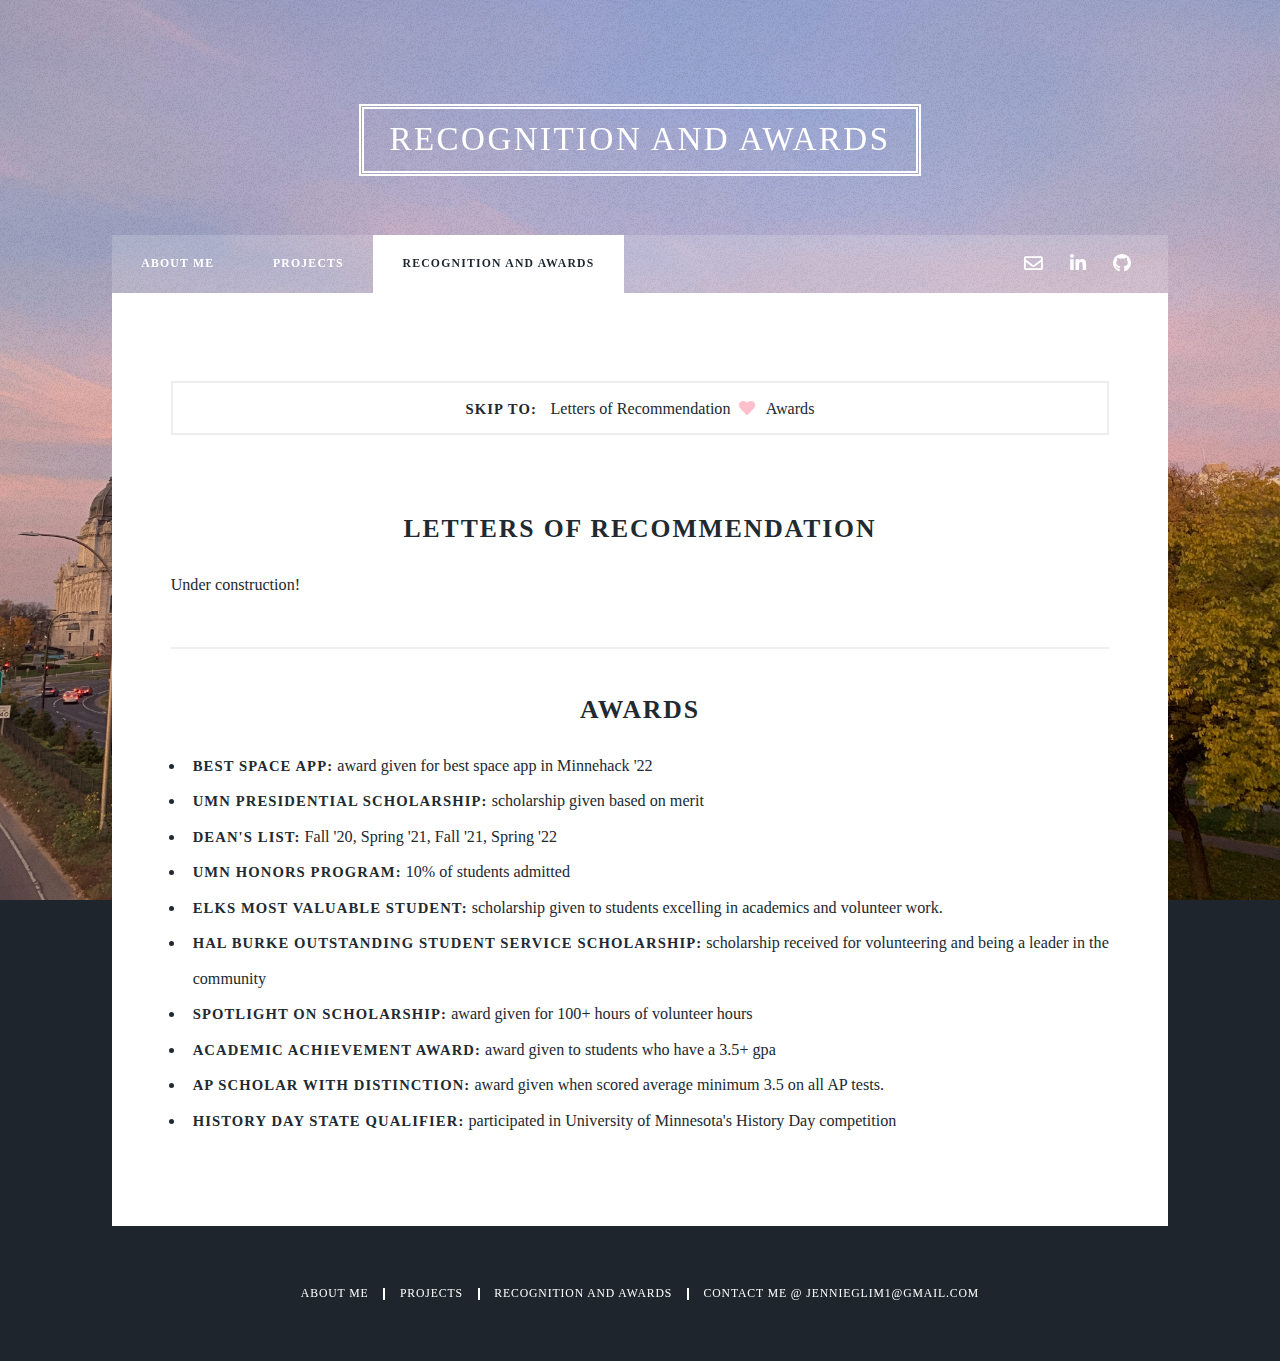
==== commit c8d75e65: "info recog update" ====
--- a/elements.html
+++ b/elements.html
@@ -34,7 +34,8 @@
 					<div id="main">
 						<header class="major post featured">
 							<div class="box">
-								<span><subtitle>Skip to: &nbsp;</subtitle> <a class="scrolly" href = "#LOR"> Letters of Recommendation &nbsp;</a><pi class="fa-solid fa-heart fa"></pi><a class="scrolly" href = "#Recommendation"> &nbsp; Recognition &nbsp;</a><pi class="fa-solid fa-heart fa"></pi><a class="scrolly" href = "#Awards"> &nbsp; Awards </a></span></div>
+								<span><subtitle>Skip to: &nbsp;</subtitle> <a class="scrolly" href = "#LOR"> Letters of Recommendation &nbsp;</a><pi class="fa-solid fa-heart fa"></pi><a class="scrolly" href = "#Awards"> &nbsp; Awards </a></span></div>
+								<!-- <a class="scrolly" href = "#Recommendation"> &nbsp; Recognition &nbsp;</a><pi class="fa-solid fa-heart fa"></pi> -->
 							<div  id = "LOR">
 								<h2 class="anchor" style="font-weight:600">Letters of Recommendation</h2>
 								<p>Under construction!</p>
@@ -63,15 +64,15 @@
 										From, </br> __</p>
 								</div> -->
 							</div>
-							<hr id = "Recommendation">
+							<!-- <hr id = "Recommendation">
 							<div>
 								<h2 style="font-weight:600">Recognition</h2>
 								<p>Under construction!</p>
-								<!-- <p style="text-align: left; margin:0">Iris Wang - Peer</p>
+								<p style="text-align: left; margin:0">Iris Wang - Peer</p>
 								<blockquote style="text-align: left;">"Thanks for your help on 4041 homework Jennie! I really appreciated your patience in explaining the topics and how fun you were to work with!!"</blockquote>
 								<p style="text-align: left; margin:0">__, Colleague, Allstate</p>
-								<blockquote style="text-align: left;">"Felis sagittis eget tempus primis in faucibus vestibulum. Blandit adipiscing eu felis iaculis volutpat ac adipiscing accumsan eu faucibus. "</blockquote> -->
-							</div>
+								<blockquote style="text-align: left;">"Felis sagittis eget tempus primis in faucibus vestibulum. Blandit adipiscing eu felis iaculis volutpat ac adipiscing accumsan eu faucibus. "</blockquote>
+							</div> -->
 							<hr id = "Awards">
 							<div>
 								<h2 style="font-weight:600">Awards</h2>
--- a/assets/css/main.css
+++ b/assets/css/main.css
@@ -2,7 +2,7 @@
 @import url("https://fonts.googleapis.com/css?family=Merriweather:300,700,300italic,700italic|Source+Sans+Pro:900");
 
 .line-1{
-    /* position: absolute; */
+/*     position: absolute; */
     /* top: 50%;   */
     width: 6em;
     /* margin: 0 auto; */
@@ -4930,4 +4930,4 @@
 			visibility: visible;
 		}
 
-	}+	}
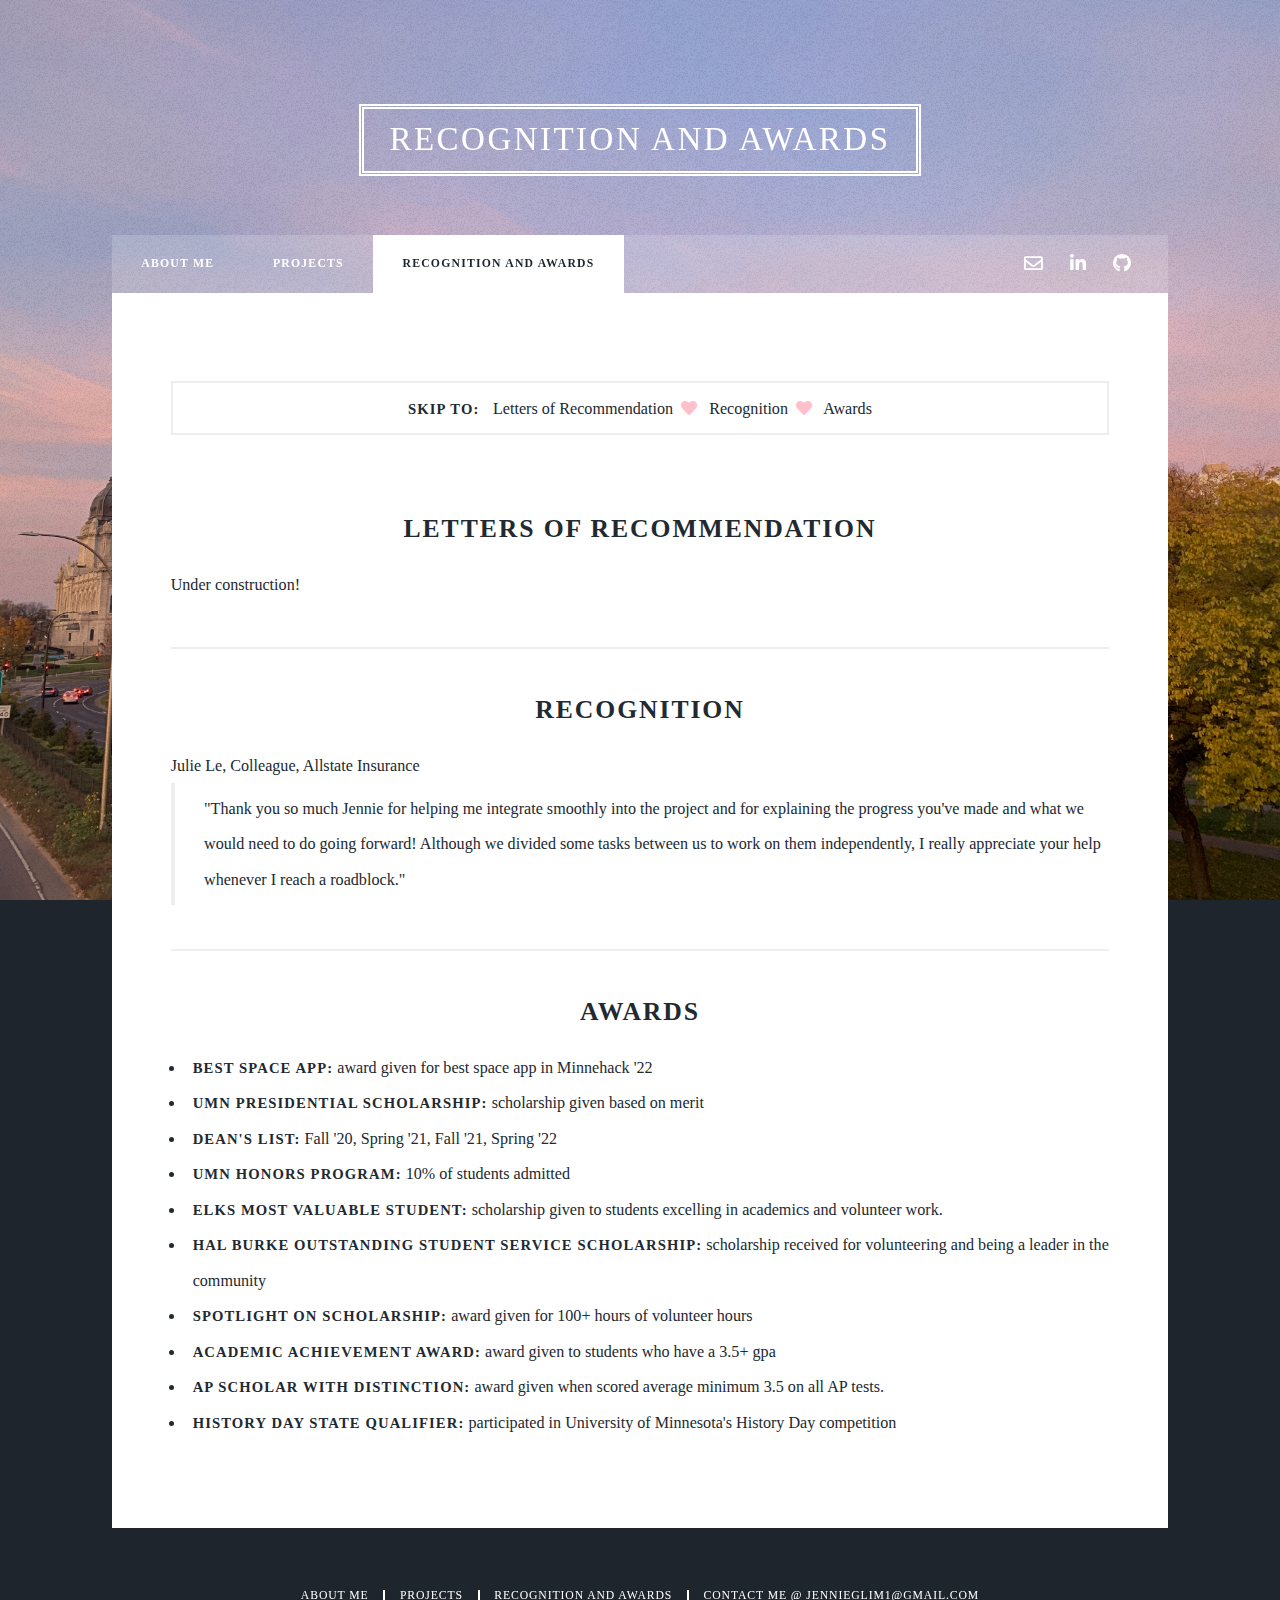
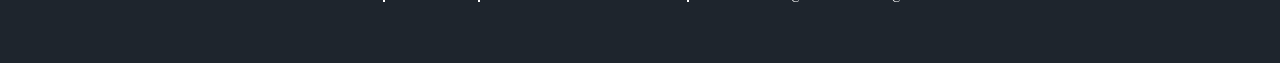
==== commit 3d5bc004: "add recognition" ====
--- a/elements.html
+++ b/elements.html
@@ -34,8 +34,7 @@
 					<div id="main">
 						<header class="major post featured">
 							<div class="box">
-								<span><subtitle>Skip to: &nbsp;</subtitle> <a class="scrolly" href = "#LOR"> Letters of Recommendation &nbsp;</a><pi class="fa-solid fa-heart fa"></pi><a class="scrolly" href = "#Awards"> &nbsp; Awards </a></span></div>
-								<!-- <a class="scrolly" href = "#Recommendation"> &nbsp; Recognition &nbsp;</a><pi class="fa-solid fa-heart fa"></pi> -->
+								<span><subtitle>Skip to: &nbsp;</subtitle> <a class="scrolly" href = "#LOR"> Letters of Recommendation &nbsp;</a><pi class="fa-solid fa-heart fa"></pi>	<a class="scrolly" href = "#Recommendation"> &nbsp; Recognition &nbsp;</a><pi class="fa-solid fa-heart fa"></pi><a class="scrolly" href = "#Awards"> &nbsp; Awards </a></span></div>
 							<div  id = "LOR">
 								<h2 class="anchor" style="font-weight:600">Letters of Recommendation</h2>
 								<p>Under construction!</p>
@@ -64,15 +63,14 @@
 										From, </br> __</p>
 								</div> -->
 							</div>
-							<!-- <hr id = "Recommendation">
+							<hr id = "Recommendation">
 							<div>
 								<h2 style="font-weight:600">Recognition</h2>
-								<p>Under construction!</p>
-								<p style="text-align: left; margin:0">Iris Wang - Peer</p>
-								<blockquote style="text-align: left;">"Thanks for your help on 4041 homework Jennie! I really appreciated your patience in explaining the topics and how fun you were to work with!!"</blockquote>
-								<p style="text-align: left; margin:0">__, Colleague, Allstate</p>
-								<blockquote style="text-align: left;">"Felis sagittis eget tempus primis in faucibus vestibulum. Blandit adipiscing eu felis iaculis volutpat ac adipiscing accumsan eu faucibus. "</blockquote>
-							</div> -->
+								<p style="text-align: left; margin:0"><a href="images/applause_julie.jpg" target="_blank">Julie Le, Colleague, Allstate Insurance</a></p>
+								<blockquote style="text-align: left;">"Thank you so much Jennie for helping me integrate smoothly into the project and for explaining the progress
+									you've made and what we would need to do going forward! Although we divided some tasks between us to
+									work on them independently, I really appreciate your help whenever I reach a roadblock."</blockquote>
+							</div>
 							<hr id = "Awards">
 							<div>
 								<h2 style="font-weight:600">Awards</h2>
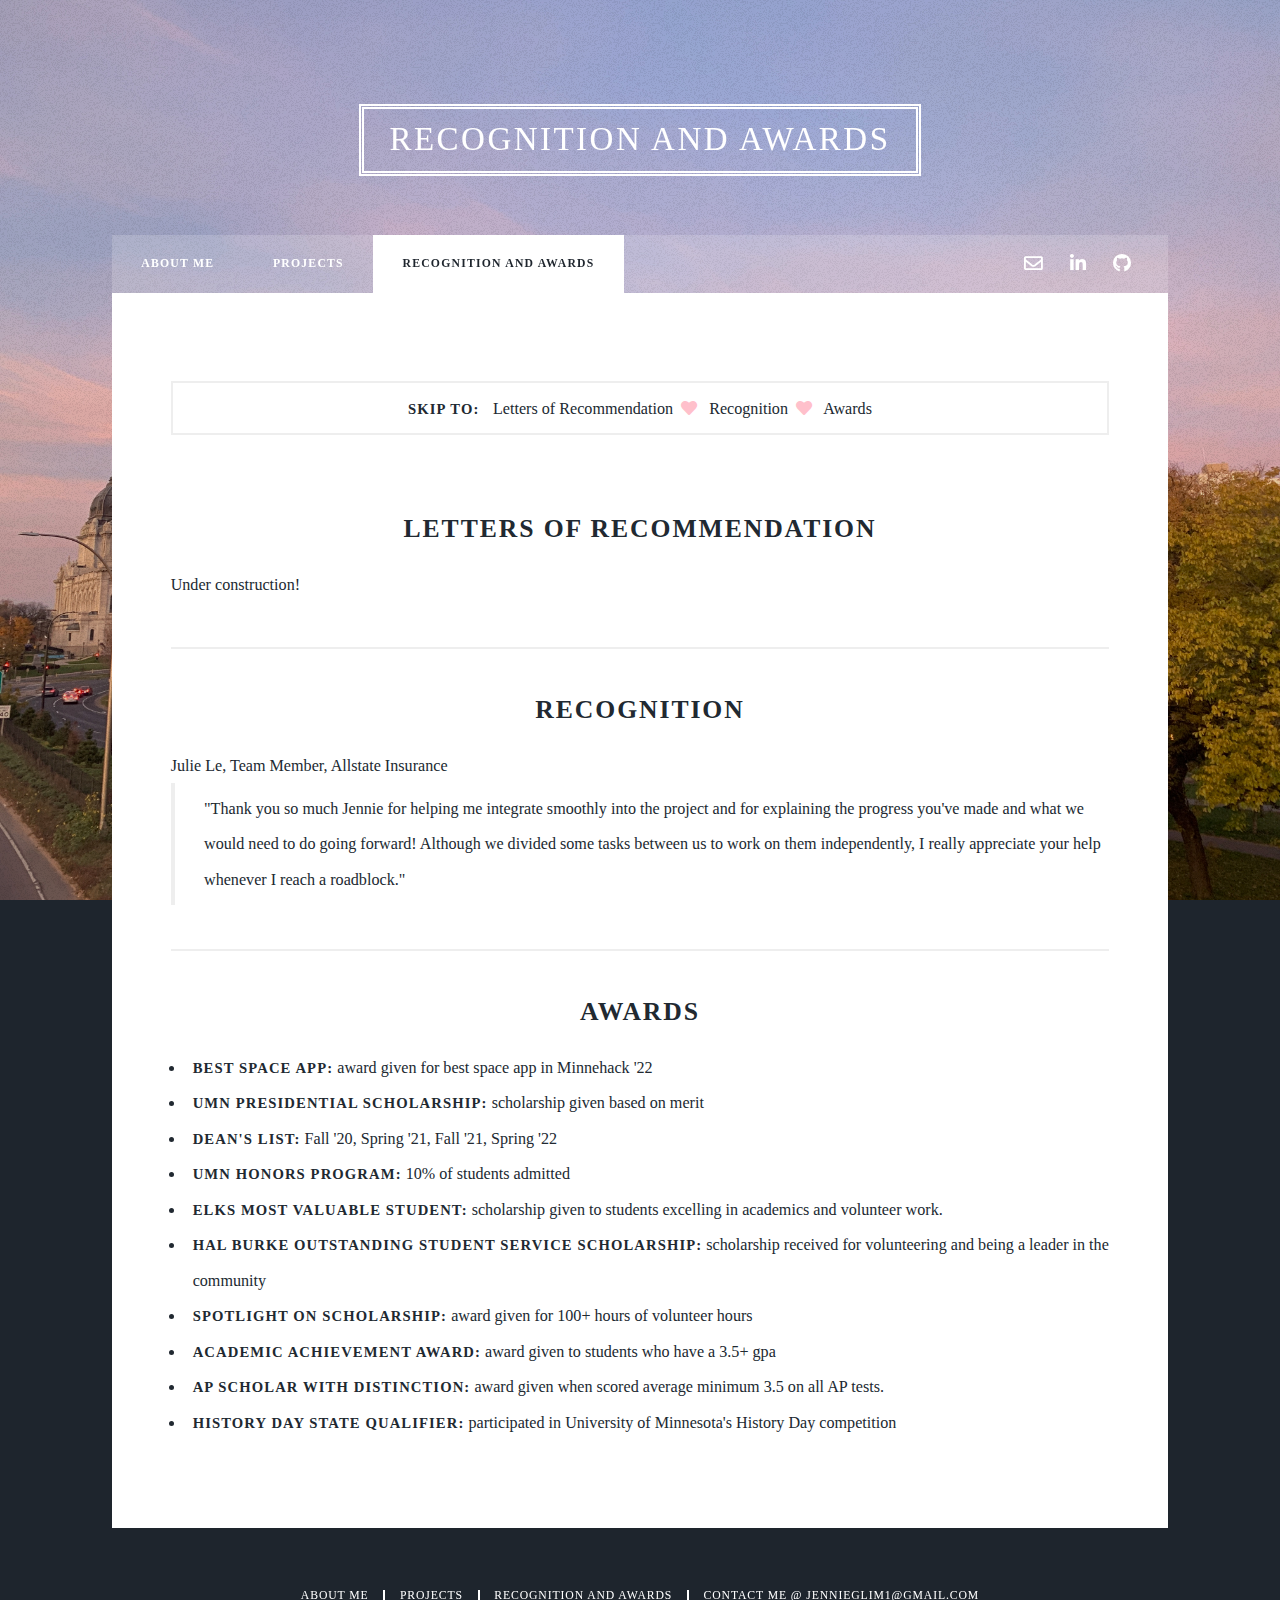
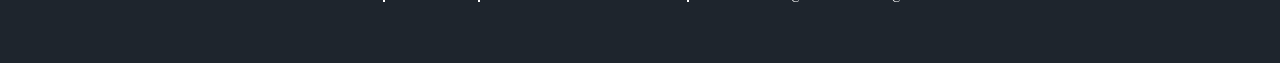
==== commit b0b79d23: "spelling adjust" ====
--- a/elements.html
+++ b/elements.html
@@ -66,7 +66,7 @@
 							<hr id = "Recommendation">
 							<div>
 								<h2 style="font-weight:600">Recognition</h2>
-								<p style="text-align: left; margin:0"><a href="images/applause_julie.jpg" target="_blank">Julie Le, Colleague, Allstate Insurance</a></p>
+								<p style="text-align: left; margin:0"><a href="images/applause_julie.jpg" target="_blank">Julie Le, Team Member, Allstate Insurance</a></p>
 								<blockquote style="text-align: left;">"Thank you so much Jennie for helping me integrate smoothly into the project and for explaining the progress
 									you've made and what we would need to do going forward! Although we divided some tasks between us to
 									work on them independently, I really appreciate your help whenever I reach a roadblock."</blockquote>
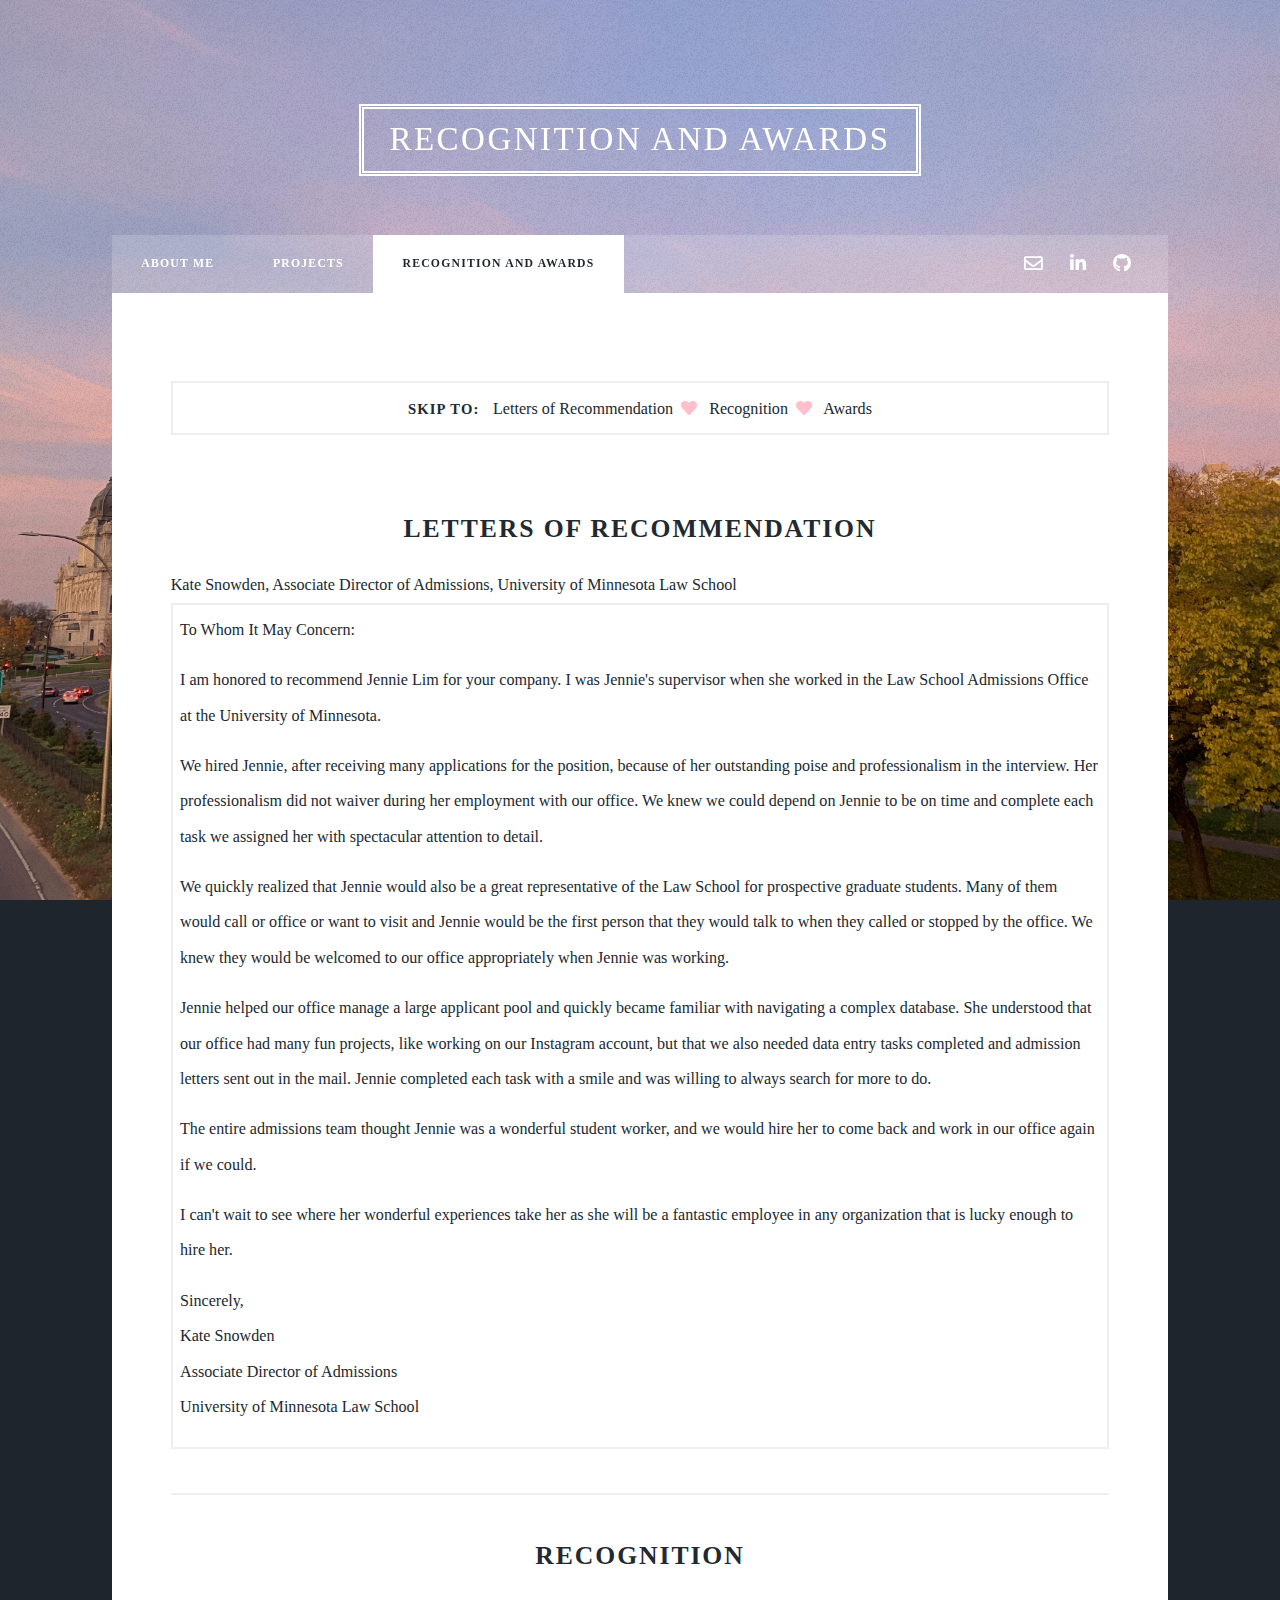
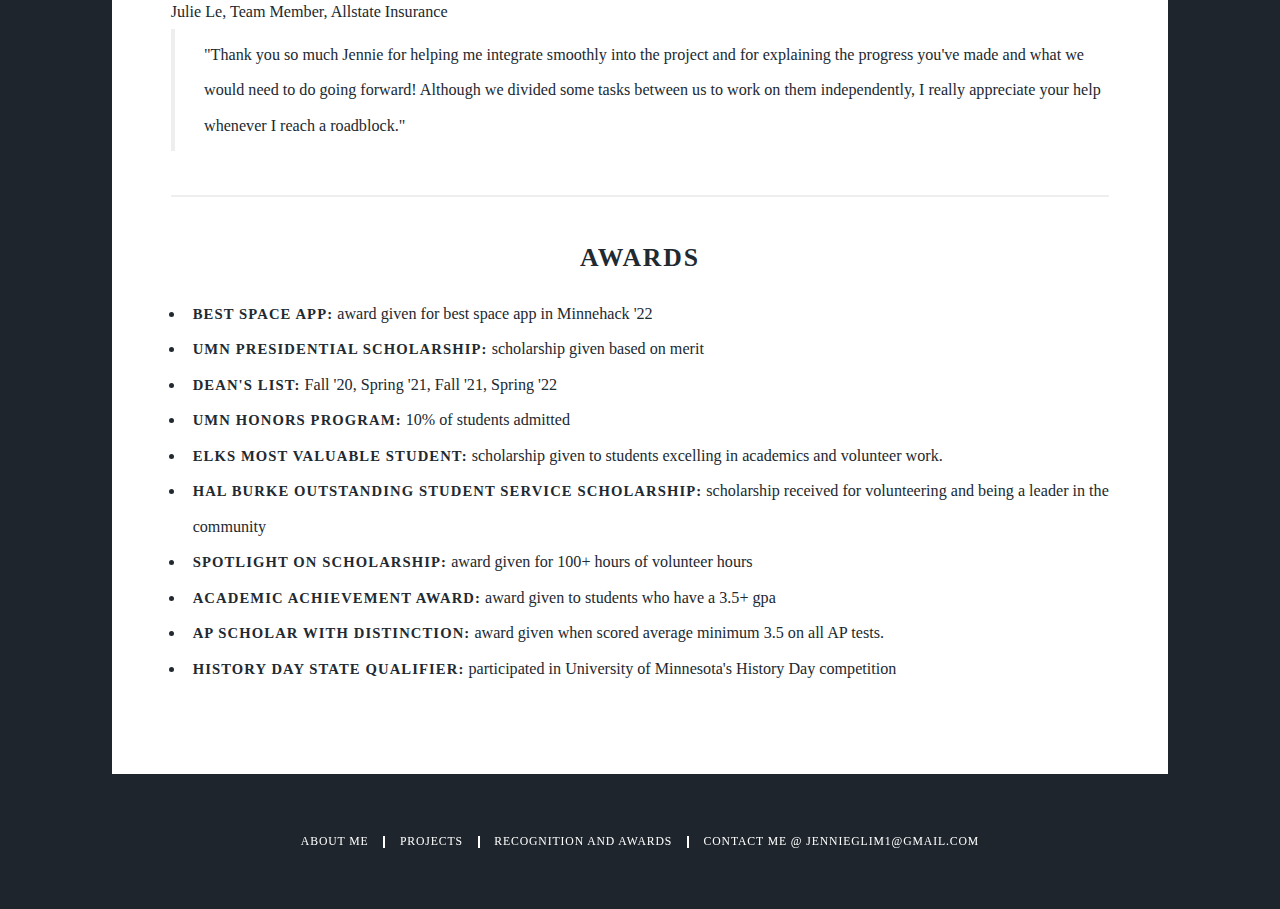
==== commit ad3fd4a2: "added law rec letter" ====
--- a/elements.html
+++ b/elements.html
@@ -37,31 +37,17 @@
 								<span><subtitle>Skip to: &nbsp;</subtitle> <a class="scrolly" href = "#LOR"> Letters of Recommendation &nbsp;</a><pi class="fa-solid fa-heart fa"></pi>	<a class="scrolly" href = "#Recommendation"> &nbsp; Recognition &nbsp;</a><pi class="fa-solid fa-heart fa"></pi><a class="scrolly" href = "#Awards"> &nbsp; Awards </a></span></div>
 							<div  id = "LOR">
 								<h2 class="anchor" style="font-weight:600">Letters of Recommendation</h2>
-								<p>Under construction!</p>
-								<!-- <p style="text-align: left; margin:0">Person 1 - Manager, Allstate</p>
+								<p style="text-align: left; margin:0"><a href="images/jennie_law_rec.pdf" target="_blank">Kate Snowden, Associate Director of Admissions, University of Minnesota Law School</a></p>
 								<div class="box">
-									<p> Dear __, </br>
-										Felis sagittis eget tempus primis in faucibus vestibulum. Blandit adipiscing eu felis iaculis volutpat ac adipiscing accumsan eu faucibus. Integer ac pellentesque praesent tincidunt felis sagittis eget. </br>
-										From, </br> __</p>
+									<p style="margin-bottom: 1rem;"> To Whom It May Concern: </p>
+										<p style="margin-bottom: 1rem;">I am honored to recommend Jennie Lim for your company. I was Jennie's supervisor when she worked in the Law School Admissions Office at the University of Minnesota. </p>
+										<p style="margin-bottom: 1rem;">We hired Jennie, after receiving many applications for the position, because of her outstanding poise and professionalism in the interview. Her professionalism did not waiver during her employment with our office. We knew we could depend on Jennie to be on time and complete each task we assigned her with spectacular attention to detail. </p>
+										<p style="margin-bottom: 1rem;">We quickly realized that Jennie would also be a great representative of the Law School for prospective graduate students. Many of them would call or office or want to visit and Jennie would be the first person that they would talk to when they called or stopped by the office. We knew they would be welcomed to our office appropriately when Jennie was working.</p>
+										<p style="margin-bottom: 1rem;">Jennie helped our office manage a large applicant pool and quickly became familiar with navigating a complex database. She understood that our office had many fun projects, like working on our Instagram account, but that we also needed data entry tasks completed and admission letters sent out in the mail. Jennie completed each task with a smile and was willing to always search for more to do.</p>
+										<p style="margin-bottom: 1rem;">The entire admissions team thought Jennie was a wonderful student worker, and we would hire her to come back and work in our office again if we could.</br>
+										<p style="margin-bottom: 1rem;">I can't wait to see where her wonderful experiences take her as she will be a fantastic employee in any organization that is lucky enough to hire her.</br>
+										<p style="margin-bottom: 1rem;">Sincerely, </br> Kate Snowden</br>Associate Director of Admissions </br>University of Minnesota Law School</p>
 								</div>
-								<p style="text-align: left; margin:0">Person 2 - Product Owner, Allstate</p>
-								<div class="box">
-									<p> Dear __, </br>
-										Felis sagittis eget tempus primis in faucibus vestibulum. Blandit adipiscing eu felis iaculis volutpat ac adipiscing accumsan eu faucibus. Integer ac pellentesque praesent tincidunt felis sagittis eget.</br>
-										From, </br> ___</p>
-								</div>
-								<p style="text-align: left; margin:0">Person 3 - Manager, UMN Office of Information Technology</p>
-								<div class="box">
-									<p> Dear __, </br>
-										Felis sagittis eget tempus primis in faucibus vestibulum. Blandit adipiscing eu felis iaculis volutpat ac adipiscing accumsan eu faucibus. Integer ac pellentesque praesent tincidunt felis sagittis eget. </br>
-										From, </br> __</p>
-								</div>
-								<p style="text-align: left; margin:0">Person 4 - Manager, UMN Law School</p>
-								<div class="box">
-									<p> Dear __, </br>
-										Felis sagittis eget tempus primis in faucibus vestibulum. Blandit adipiscing eu felis iaculis volutpat ac adipiscing accumsan eu faucibus. Integer ac pellentesque praesent tincidunt felis sagittis eget. </br>
-										From, </br> __</p>
-								</div> -->
 							</div>
 							<hr id = "Recommendation">
 							<div>
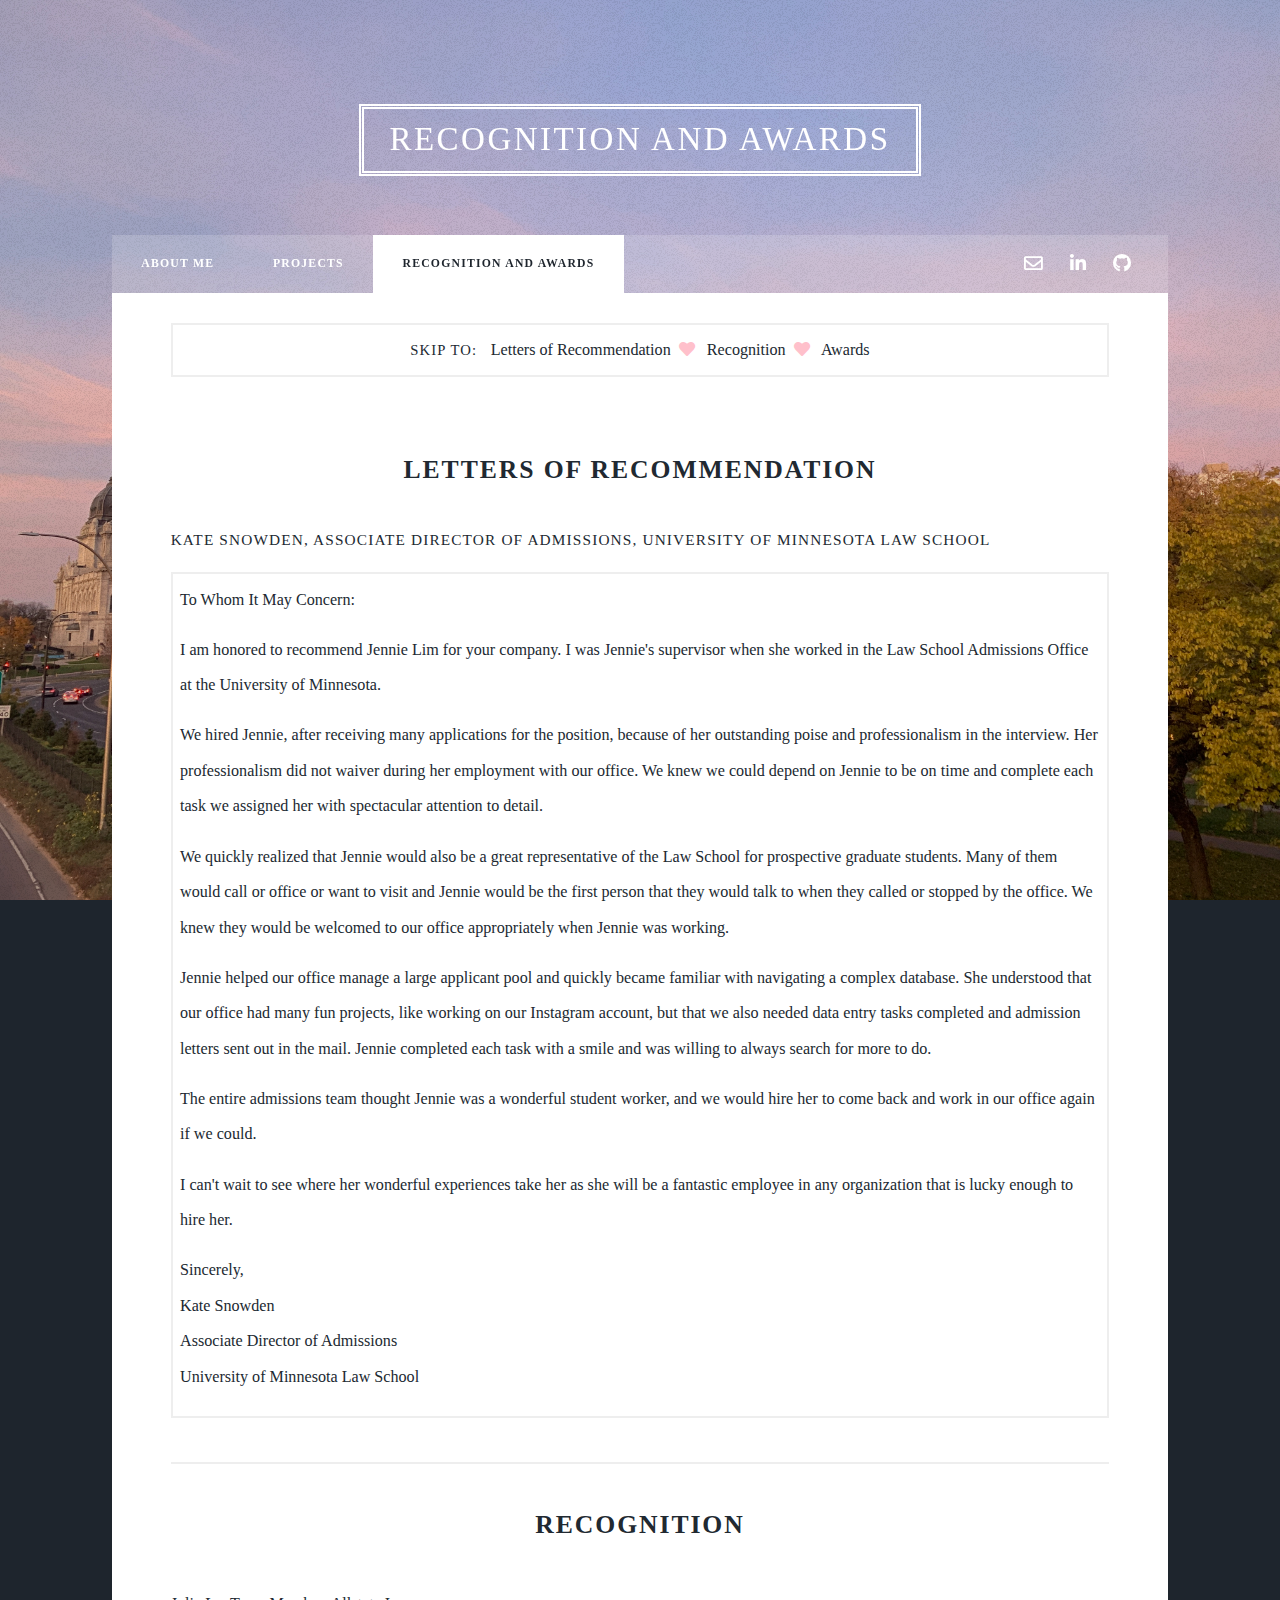
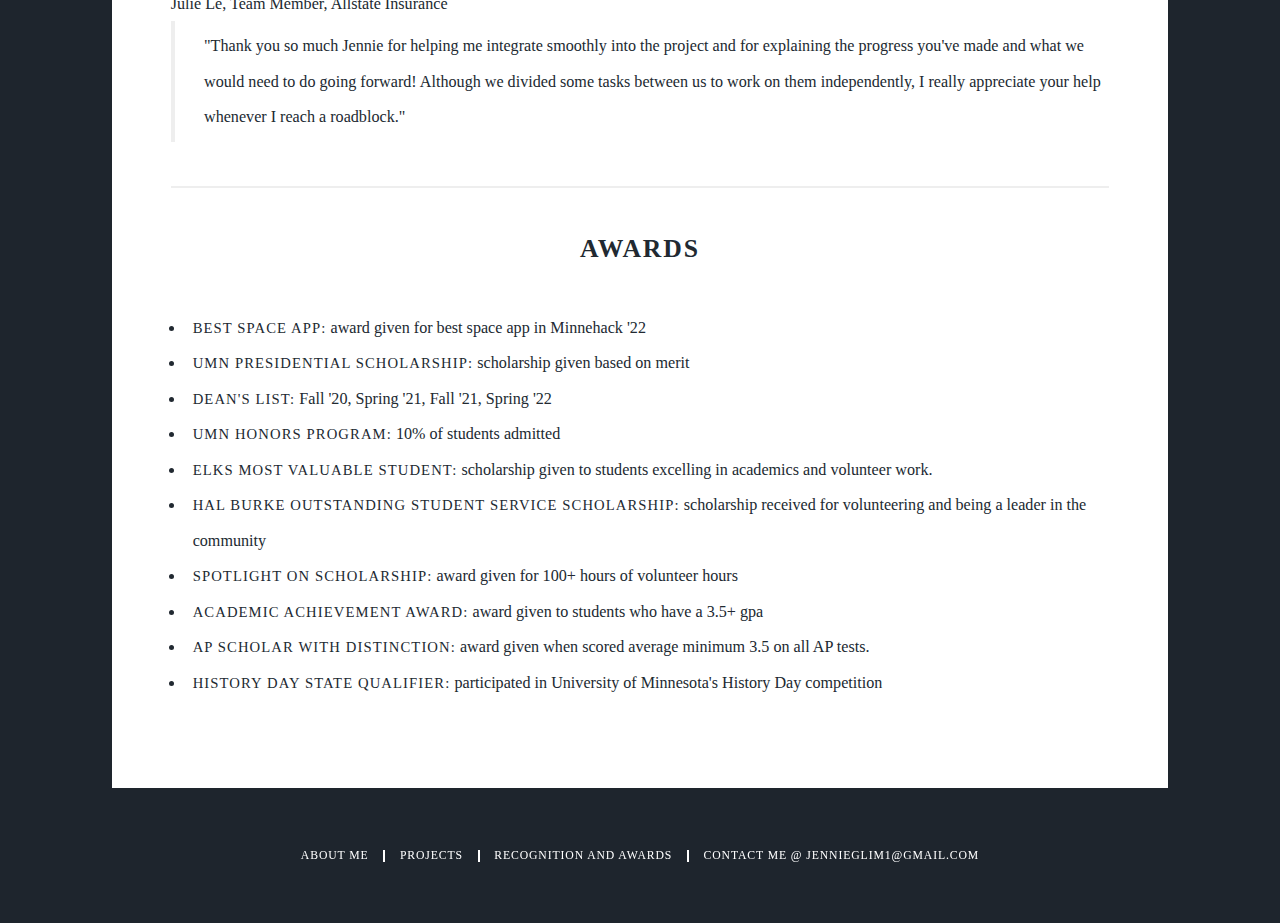
==== commit 440fb566: "format updates, timeline update, font update, image update, css updates" ====
--- a/elements.html
+++ b/elements.html
@@ -36,8 +36,8 @@
 							<div class="box">
 								<span><subtitle>Skip to: &nbsp;</subtitle> <a class="scrolly" href = "#LOR"> Letters of Recommendation &nbsp;</a><pi class="fa-solid fa-heart fa"></pi>	<a class="scrolly" href = "#Recommendation"> &nbsp; Recognition &nbsp;</a><pi class="fa-solid fa-heart fa"></pi><a class="scrolly" href = "#Awards"> &nbsp; Awards </a></span></div>
 							<div  id = "LOR">
-								<h2 class="anchor" style="font-weight:600">Letters of Recommendation</h2>
-								<p style="text-align: left; margin:0"><a href="images/jennie_law_rec.pdf" target="_blank">Kate Snowden, Associate Director of Admissions, University of Minnesota Law School</a></p>
+								<h2 class="anchor" style="font-weight:600; margin-bottom: 3rem;">Letters of Recommendation</h2>
+								<h2 style="text-align: left; font-size:95%;"><a href="images/jennie_law_rec.pdf" target="_blank">Kate Snowden, Associate Director of Admissions, University of Minnesota Law School</a></h2>
 								<div class="box">
 									<p style="margin-bottom: 1rem;"> To Whom It May Concern: </p>
 										<p style="margin-bottom: 1rem;">I am honored to recommend Jennie Lim for your company. I was Jennie's supervisor when she worked in the Law School Admissions Office at the University of Minnesota. </p>
@@ -51,7 +51,7 @@
 							</div>
 							<hr id = "Recommendation">
 							<div>
-								<h2 style="font-weight:600">Recognition</h2>
+								<h2 style="font-weight:600; margin-bottom: 3rem;">Recognition</h2>
 								<p style="text-align: left; margin:0"><a href="images/applause_julie.jpg" target="_blank">Julie Le, Team Member, Allstate Insurance</a></p>
 								<blockquote style="text-align: left;">"Thank you so much Jennie for helping me integrate smoothly into the project and for explaining the progress
 									you've made and what we would need to do going forward! Although we divided some tasks between us to
@@ -59,7 +59,7 @@
 							</div>
 							<hr id = "Awards">
 							<div>
-								<h2 style="font-weight:600">Awards</h2>
+								<h2 style="font-weight:600; margin-bottom: 3rem;">Awards</h2>
 								<ul style="text-align: left;">
 									<li><subtitle>Best Space App:</subtitle> award given for best space app in Minnehack '22</li>
 									<li><subtitle>UMN Presidential Scholarship:</subtitle> scholarship given based on merit</li>
--- a/assets/css/main.css
+++ b/assets/css/main.css
@@ -1,5 +1,20 @@
 @import url(fontawesome-all.min.css);
 @import url("https://fonts.googleapis.com/css?family=Merriweather:300,700,300italic,700italic|Source+Sans+Pro:900");
+
+@media screen and (min-height: 775px) {
+	.line-1{
+	    position: absolute;
+		/* top: 50%;   */
+		width: 6em;
+		/* margin: 0 auto; */
+		border-right: 2px solid rgba(255,255,255,.75);
+		font-size: 180%;
+		text-align: center;
+		white-space: nowrap;
+		overflow: hidden;
+		transform: translateY(-50%); 
+	}
+}
 
 .line-1{
 /*     position: absolute; */
@@ -278,8 +293,8 @@
 
 subtitle {
 	/* font-family: "Source Sans Pro", Helvetica, sans-serif; */
-	font-family: "HelveticaNeue-Light";
-	font-weight: 600;
+	font-family: "HelveticaNeue";
+	/* font-weight: 600; */
 	/* text-decoration: underline;
 	text-underline-offset: 2px; */
 	font-size: 1rem;
@@ -409,10 +424,20 @@
 		margin: 0 0 1rem 0;	
 	}
 
-	h3, h4, h5, h6 {
+	h3 {
+		/* font-family: "Source Sans Pro", Helvetica, sans-serif; */
+		font-family: "HelveticaNeue";
+		/* font-weight: 600; */
+		line-height: 1.5;
+		letter-spacing: 0.075em;
+		text-transform: uppercase;
+		margin: 0 0 1rem 0;
+	}
+
+	h4, h5, h6 {
 		/* font-family: "Source Sans Pro", Helvetica, sans-serif; */
 		font-family: "HelveticaNeue-Light";
-		font-weight: 600;
+		/* font-weight: 600; */
 		line-height: 1.5;
 		letter-spacing: 0.075em;
 		text-transform: uppercase;
@@ -4004,7 +4029,7 @@
 	}
 
 		#main > * {
-			padding: 4rem 4rem 2rem 4rem ;
+			padding: 2rem 2rem 2rem 2rem ;
 			border-top: solid 2px #eeeeee;
 			margin: 0;
 		}
@@ -4018,7 +4043,7 @@
 		}
 
 		#main > .post {
-			padding: 8rem 8rem 6rem 8rem ;
+			padding: 6rem 6rem 6rem 6rem ;
 		}
 
 			#main > .post header.major > .date {
@@ -4038,7 +4063,7 @@
 			@media screen and (max-width: 1280px) {
 
 				#main > .post {
-					padding: 6rem 4rem 4rem 4rem ;
+					padding: 2rem 4rem 4rem 4rem ;
 				}
 
 			}
@@ -4046,7 +4071,7 @@
 			@media screen and (max-width: 736px) {
 
 				#main > .post {
-					padding: 4rem 2rem 2rem 2rem ;
+					padding: 2rem 2rem 2rem 2rem ;
 				}
 
 					#main > .post header.major > .date {
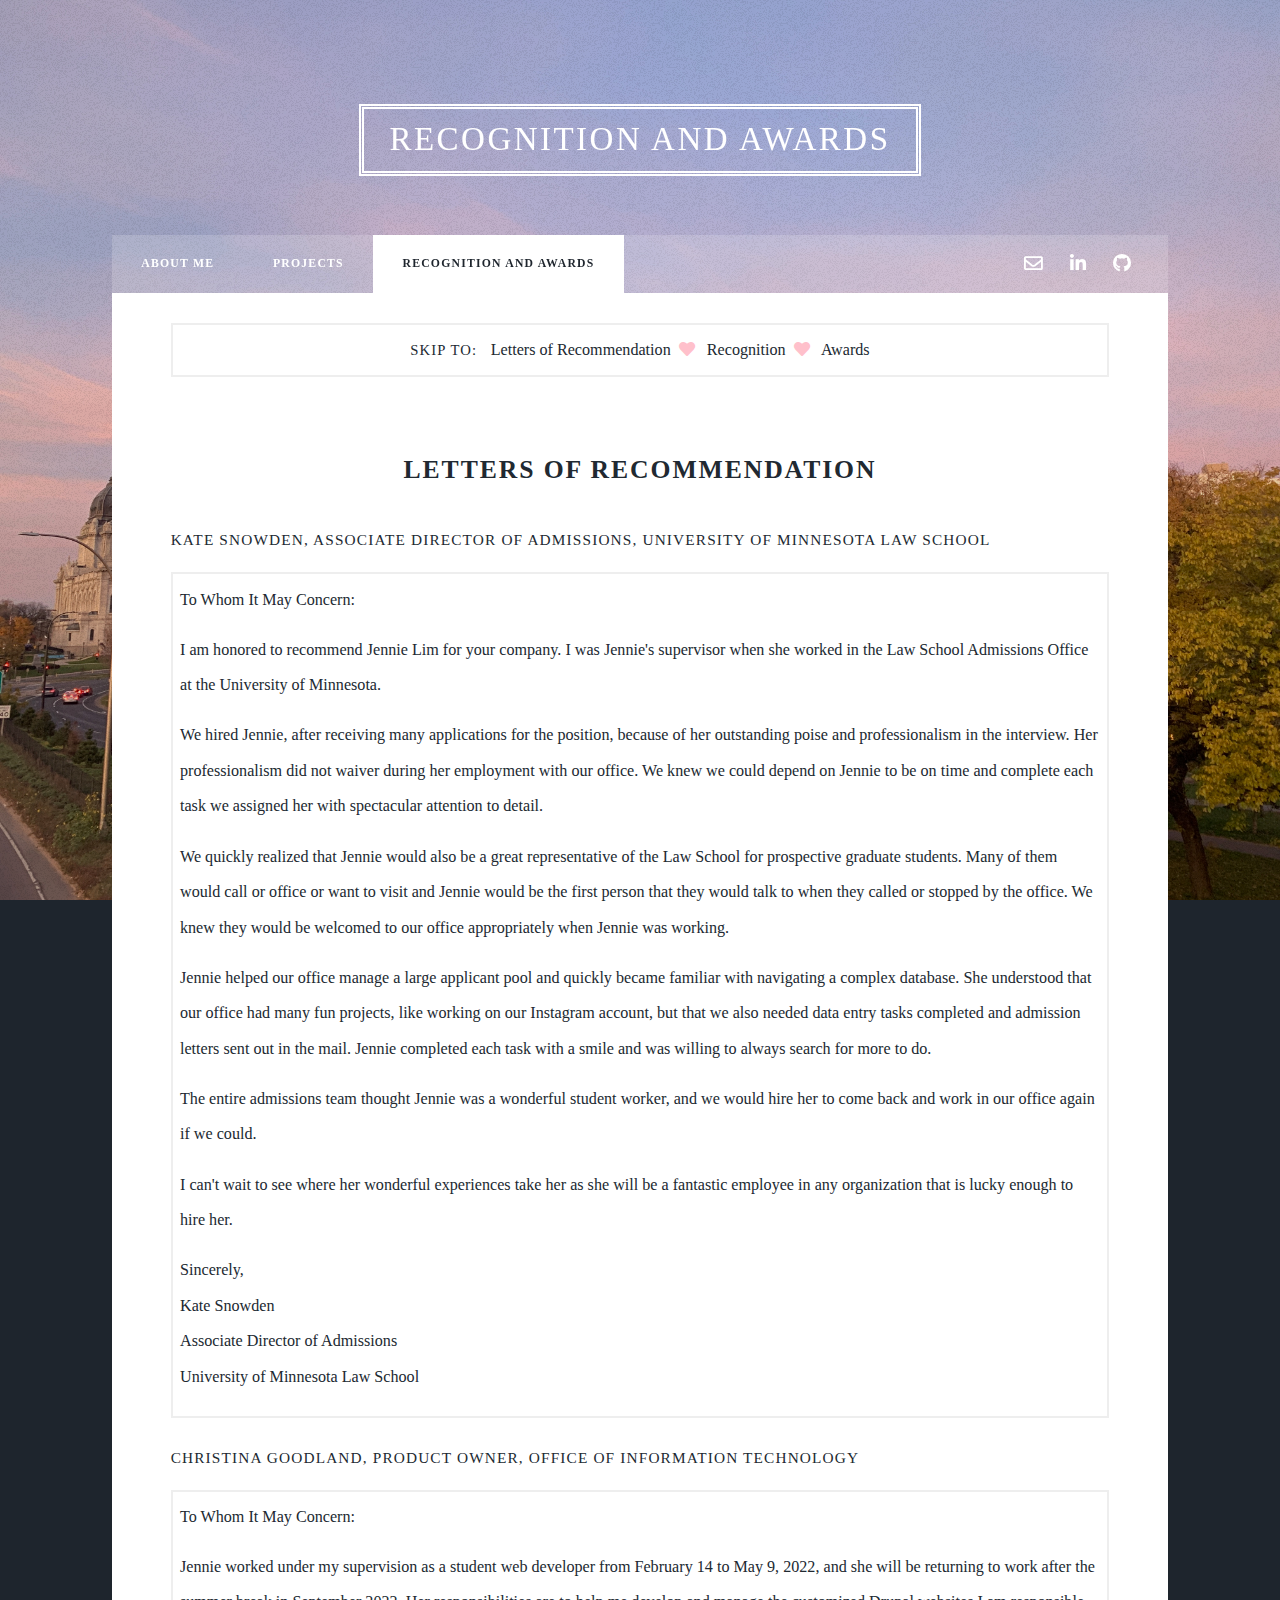
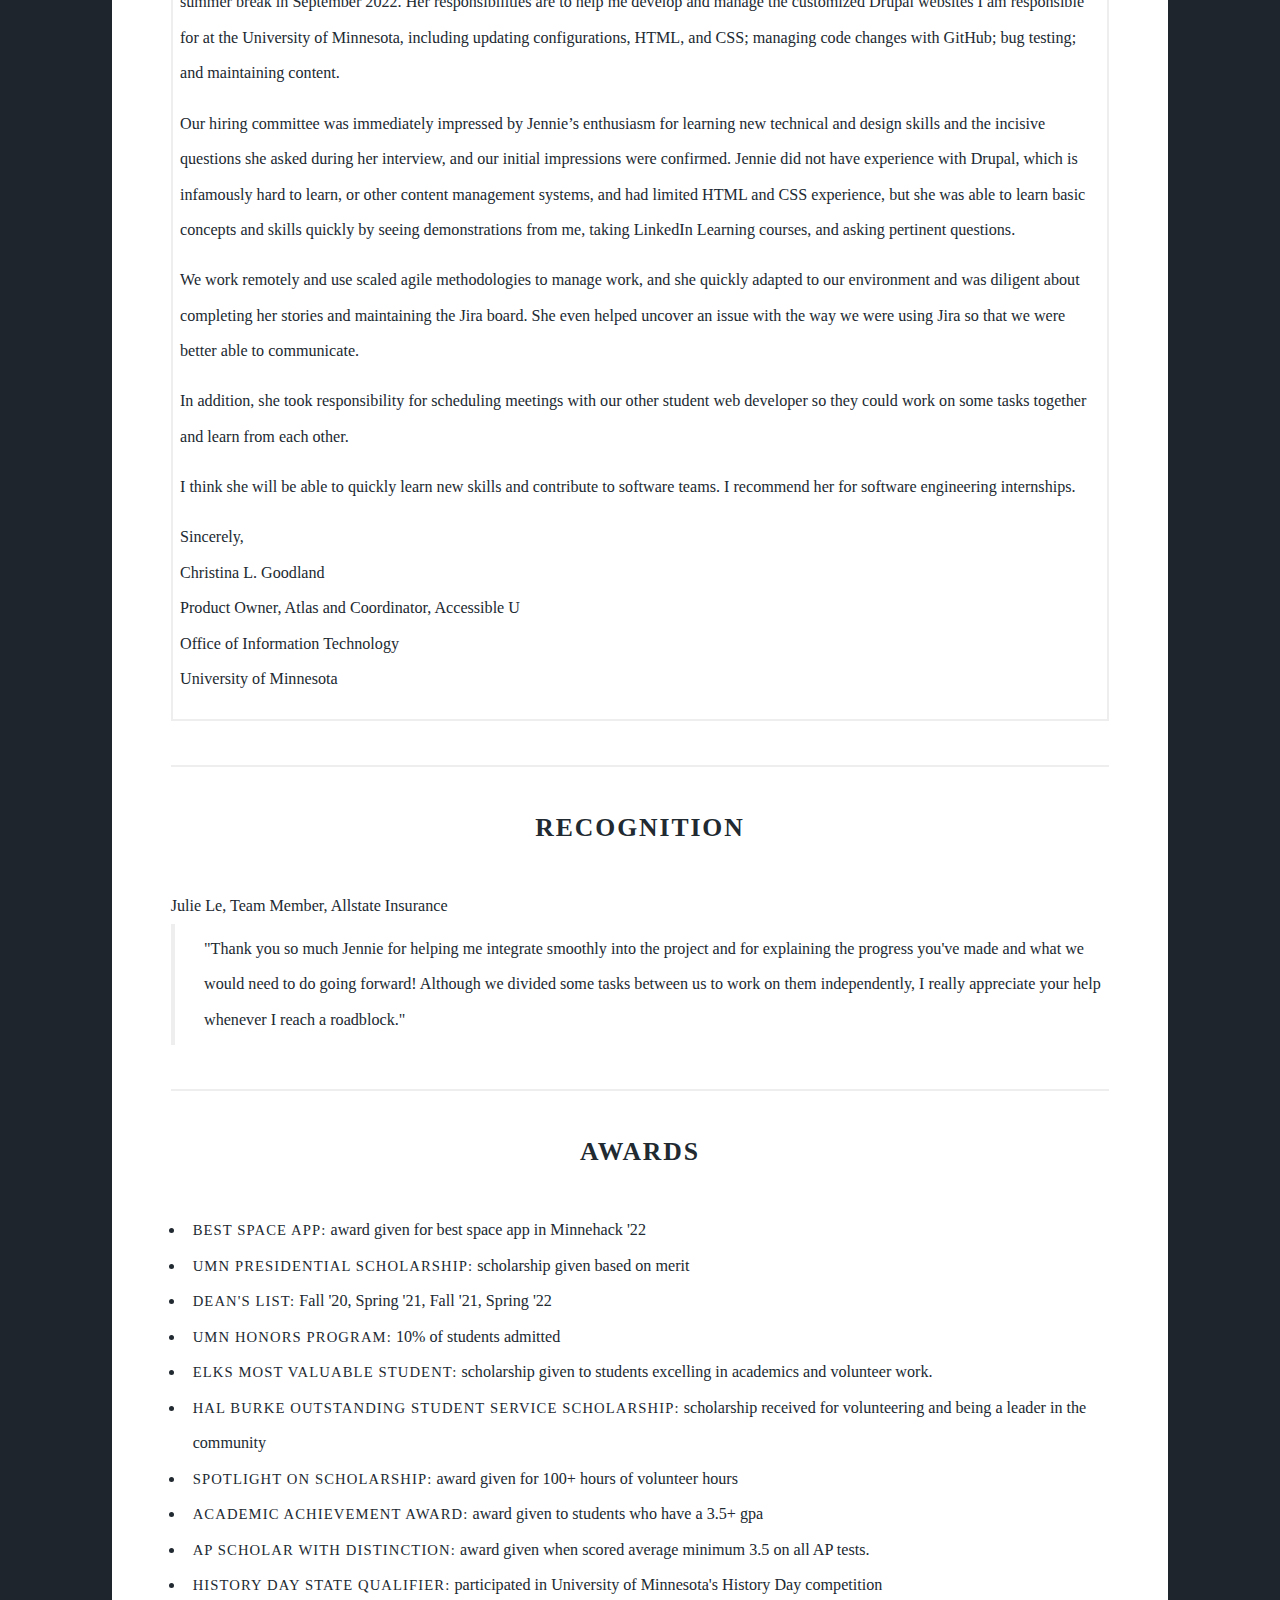
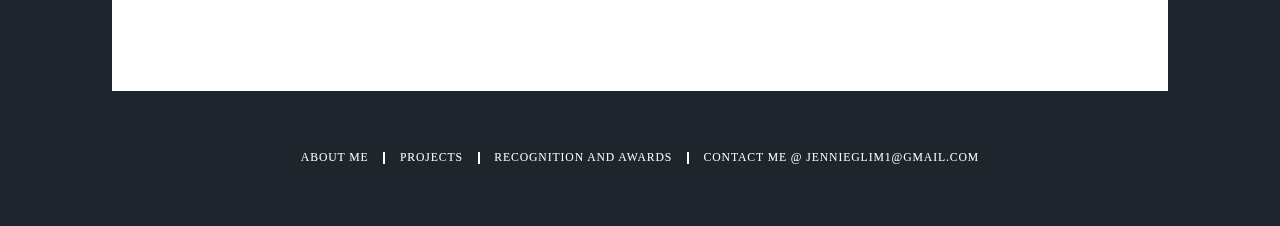
==== commit d175425f: "added web developer LOR" ====
--- a/elements.html
+++ b/elements.html
@@ -48,6 +48,16 @@
 										<p style="margin-bottom: 1rem;">I can't wait to see where her wonderful experiences take her as she will be a fantastic employee in any organization that is lucky enough to hire her.</br>
 										<p style="margin-bottom: 1rem;">Sincerely, </br> Kate Snowden</br>Associate Director of Admissions </br>University of Minnesota Law School</p>
 								</div>
+								<h2 style="text-align: left; font-size:95%;"><a href="images/jennie-lim-recommendation-web.pdf" target="_blank">Christina Goodland, Product Owner, Office of Information Technology</a></h2>
+								<div class="box">
+									<p style="margin-bottom: 1rem;"> To Whom It May Concern: </p>
+										<p style="margin-bottom: 1rem;">Jennie worked under my supervision as a student web developer from February 14 to May 9, 2022, and she will be returning to work after the summer break in September 2022. Her responsibilities are to help me develop and manage the customized Drupal websites I am responsible for at the University of Minnesota, including updating configurations, HTML, and CSS; managing code changes with GitHub; bug testing; and maintaining content. </p>
+										<p style="margin-bottom: 1rem;">Our hiring committee was immediately impressed by Jennie’s enthusiasm for learning new technical and design skills and the incisive questions she asked during her interview, and our initial impressions were confirmed. Jennie did not have experience with Drupal, which is infamously hard to learn, or other content management systems, and had limited HTML and CSS experience, but she was able to learn basic concepts and skills quickly by seeing demonstrations from me, taking LinkedIn Learning courses, and asking pertinent questions.</p>
+										<p style="margin-bottom: 1rem;">We work remotely and use scaled agile methodologies to manage work, and she quickly adapted to our environment and was diligent about completing her stories and maintaining the Jira board. She even helped uncover an issue with the way we were using Jira so that we were better able to communicate.</p>
+										<p style="margin-bottom: 1rem;">In addition, she took responsibility for scheduling meetings with our other student web developer so they could work on some tasks together and learn from each other.</br>
+										<p style="margin-bottom: 1rem;">I think she will be able to quickly learn new skills and contribute to software teams. I recommend her for software engineering internships.</br>
+										<p style="margin-bottom: 1rem;">Sincerely, </br> Christina L. Goodland</br>Product Owner, Atlas and Coordinator, Accessible U </br>Office of Information Technology</br>University of Minnesota</p>
+								</div>
 							</div>
 							<hr id = "Recommendation">
 							<div>
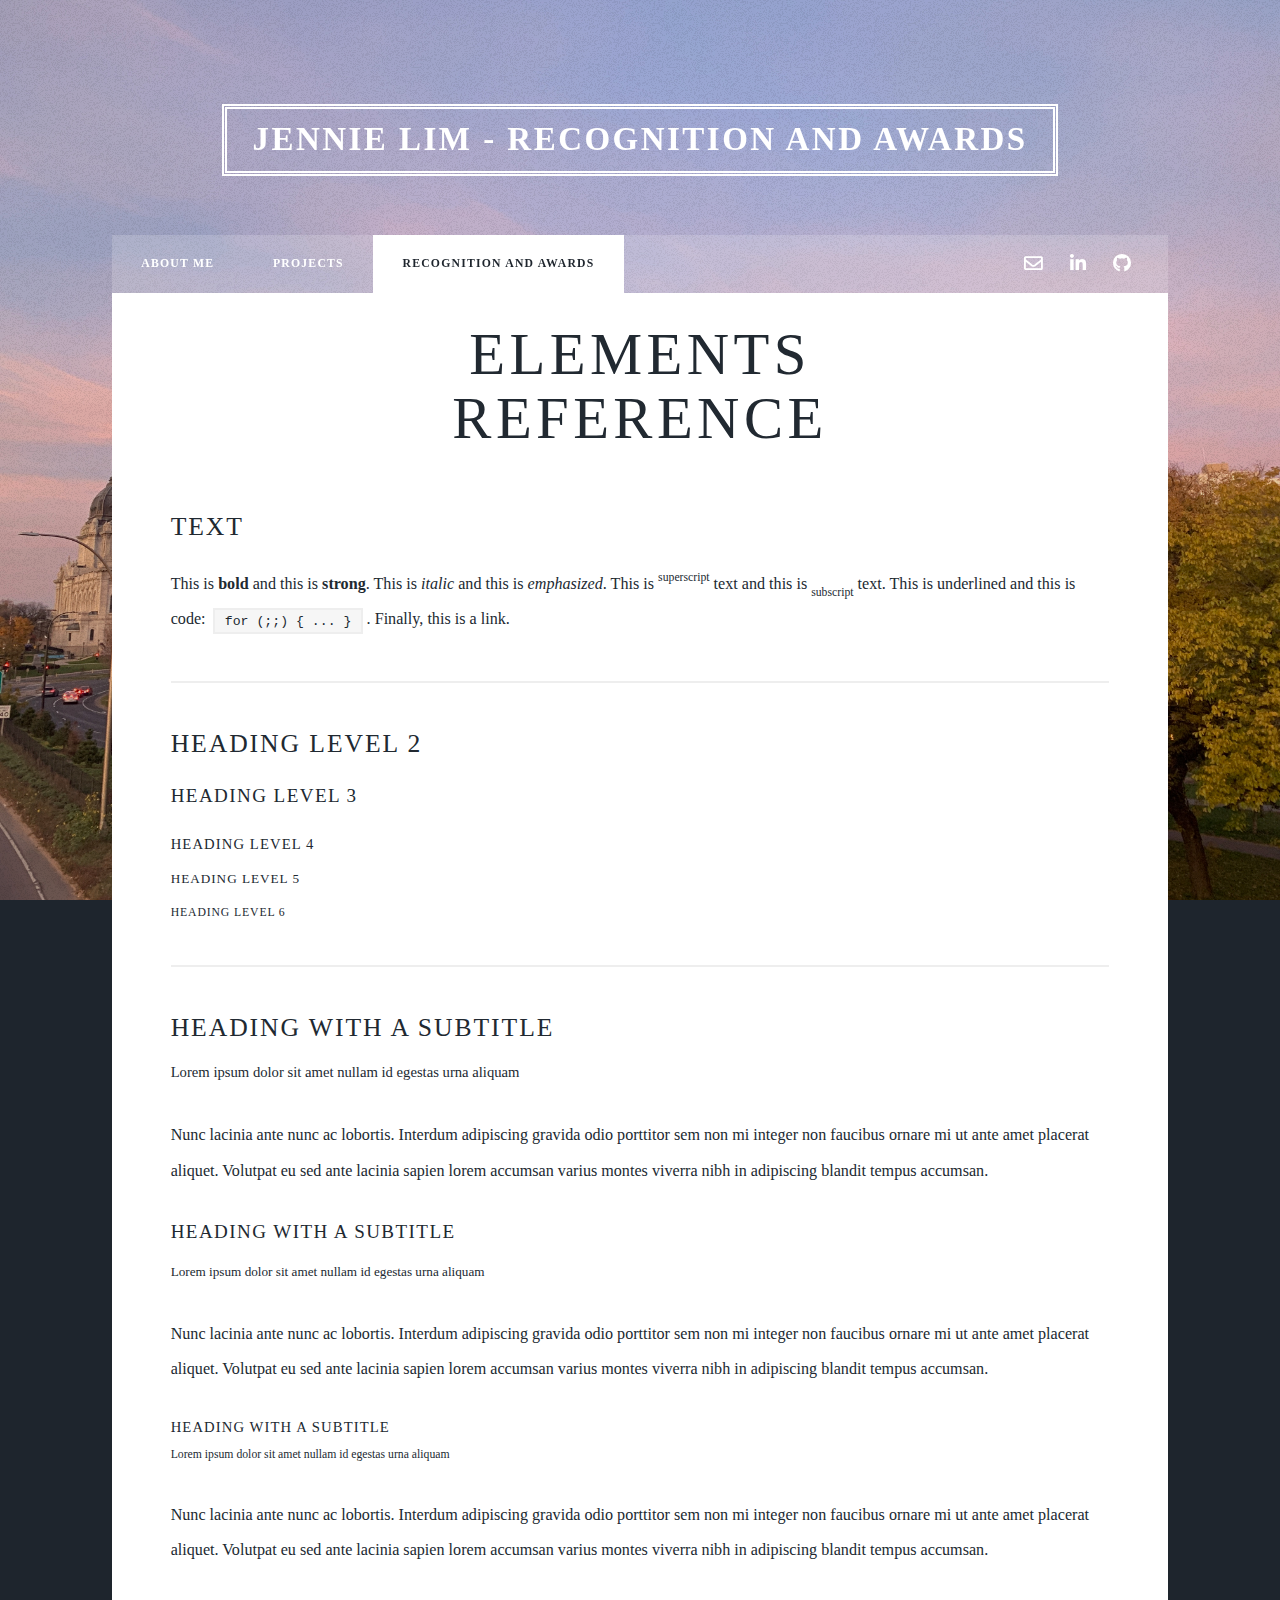
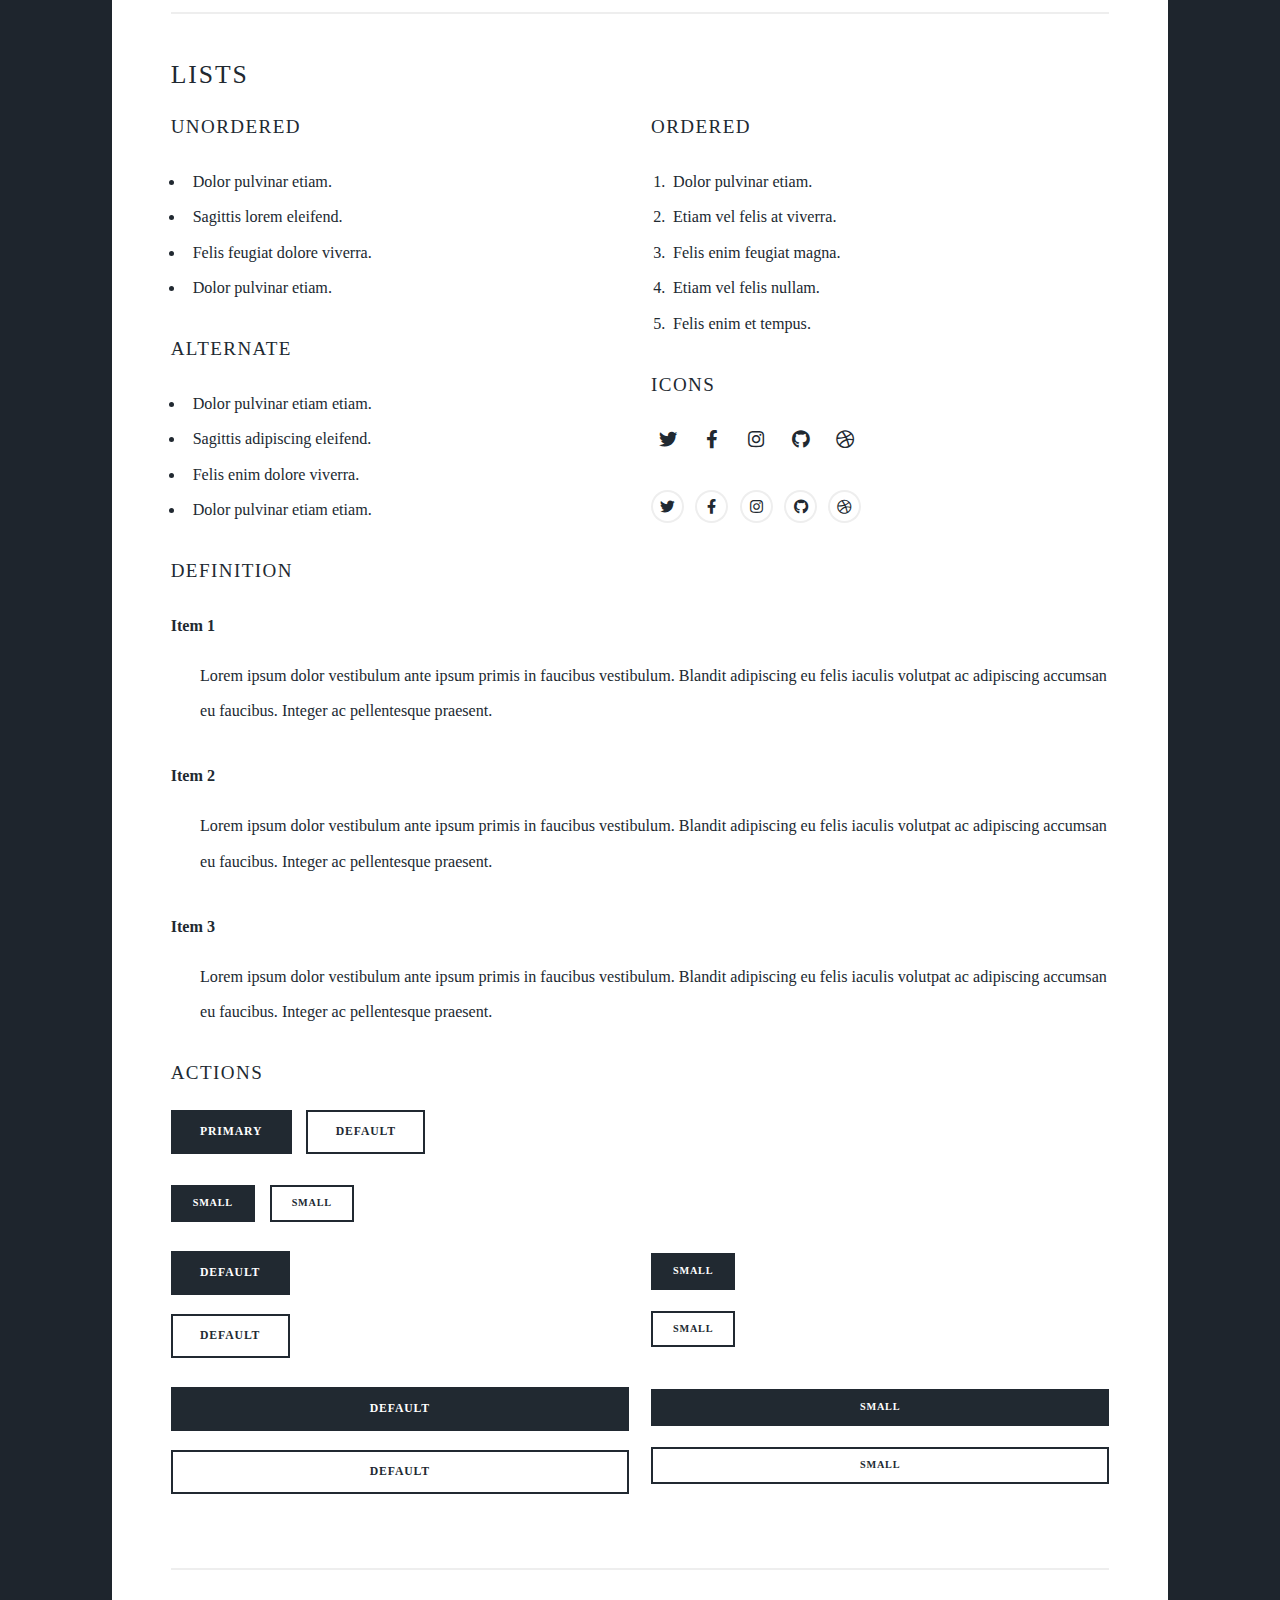
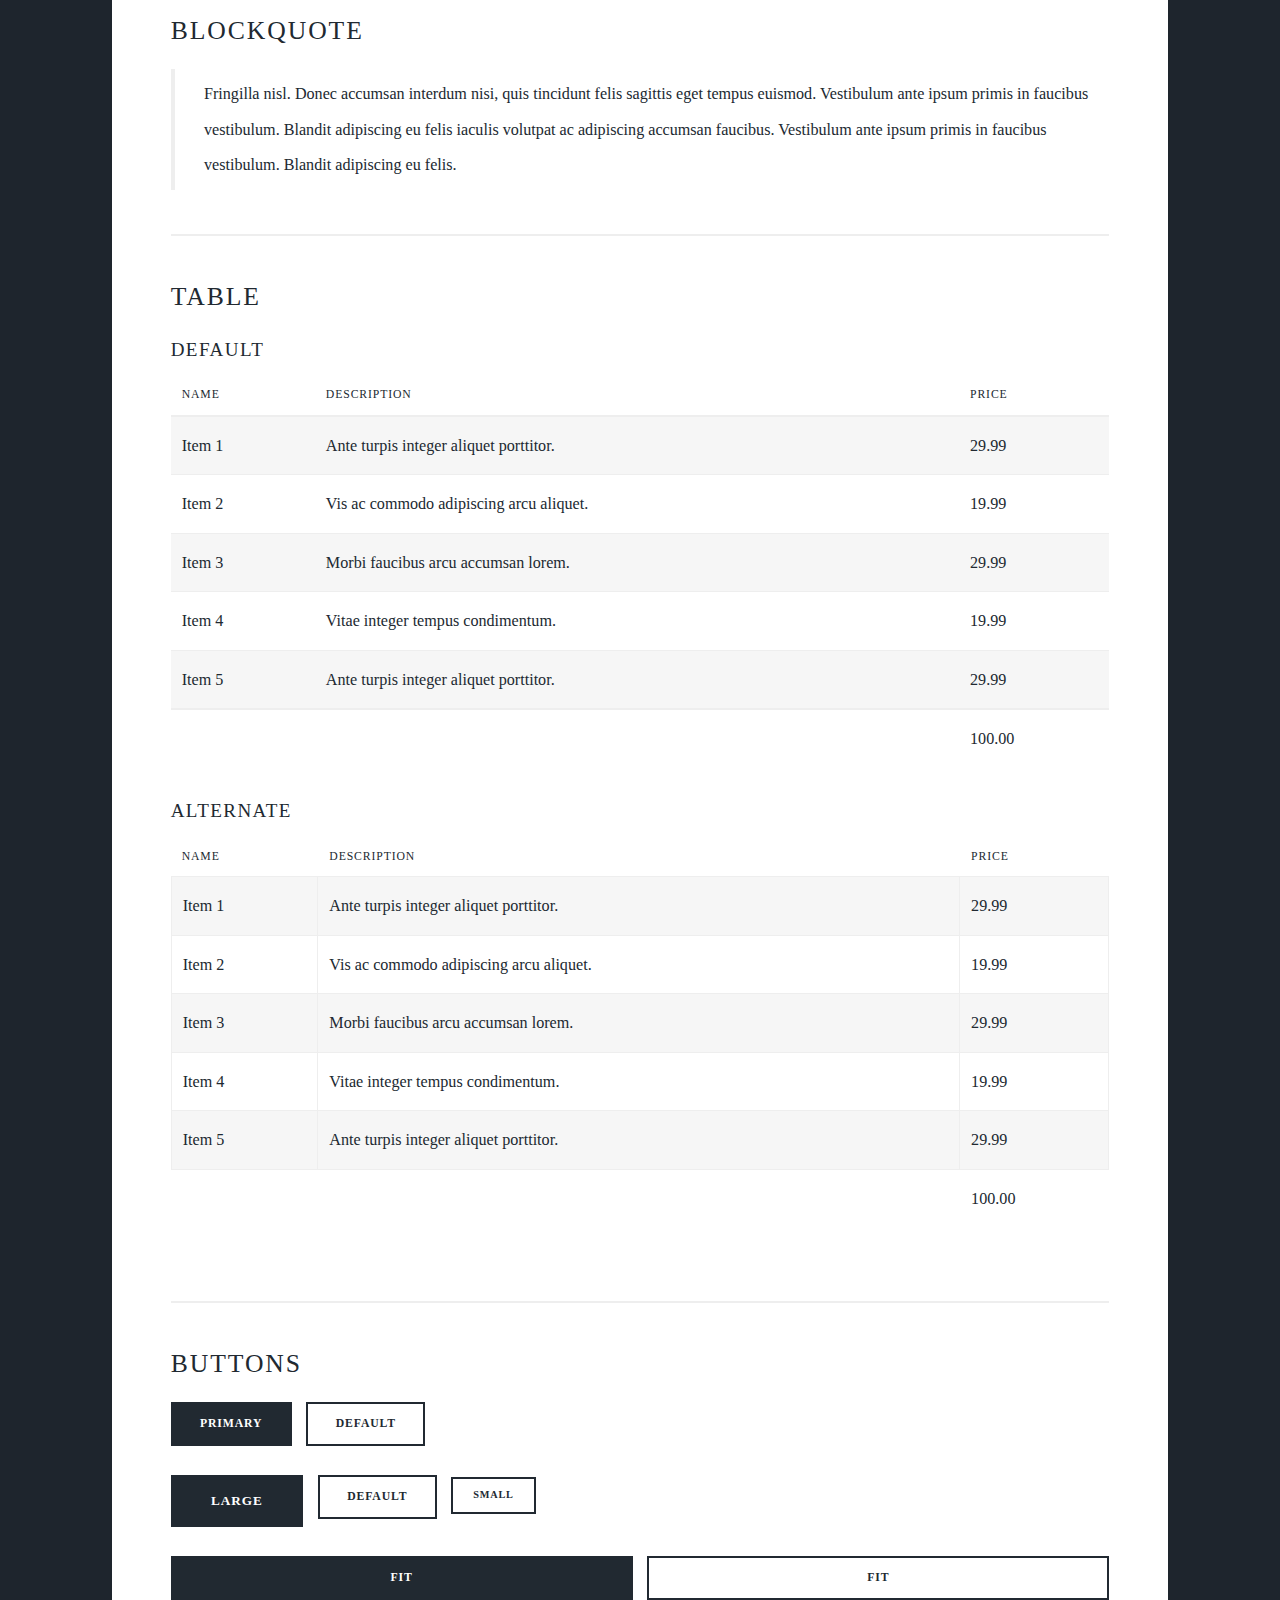
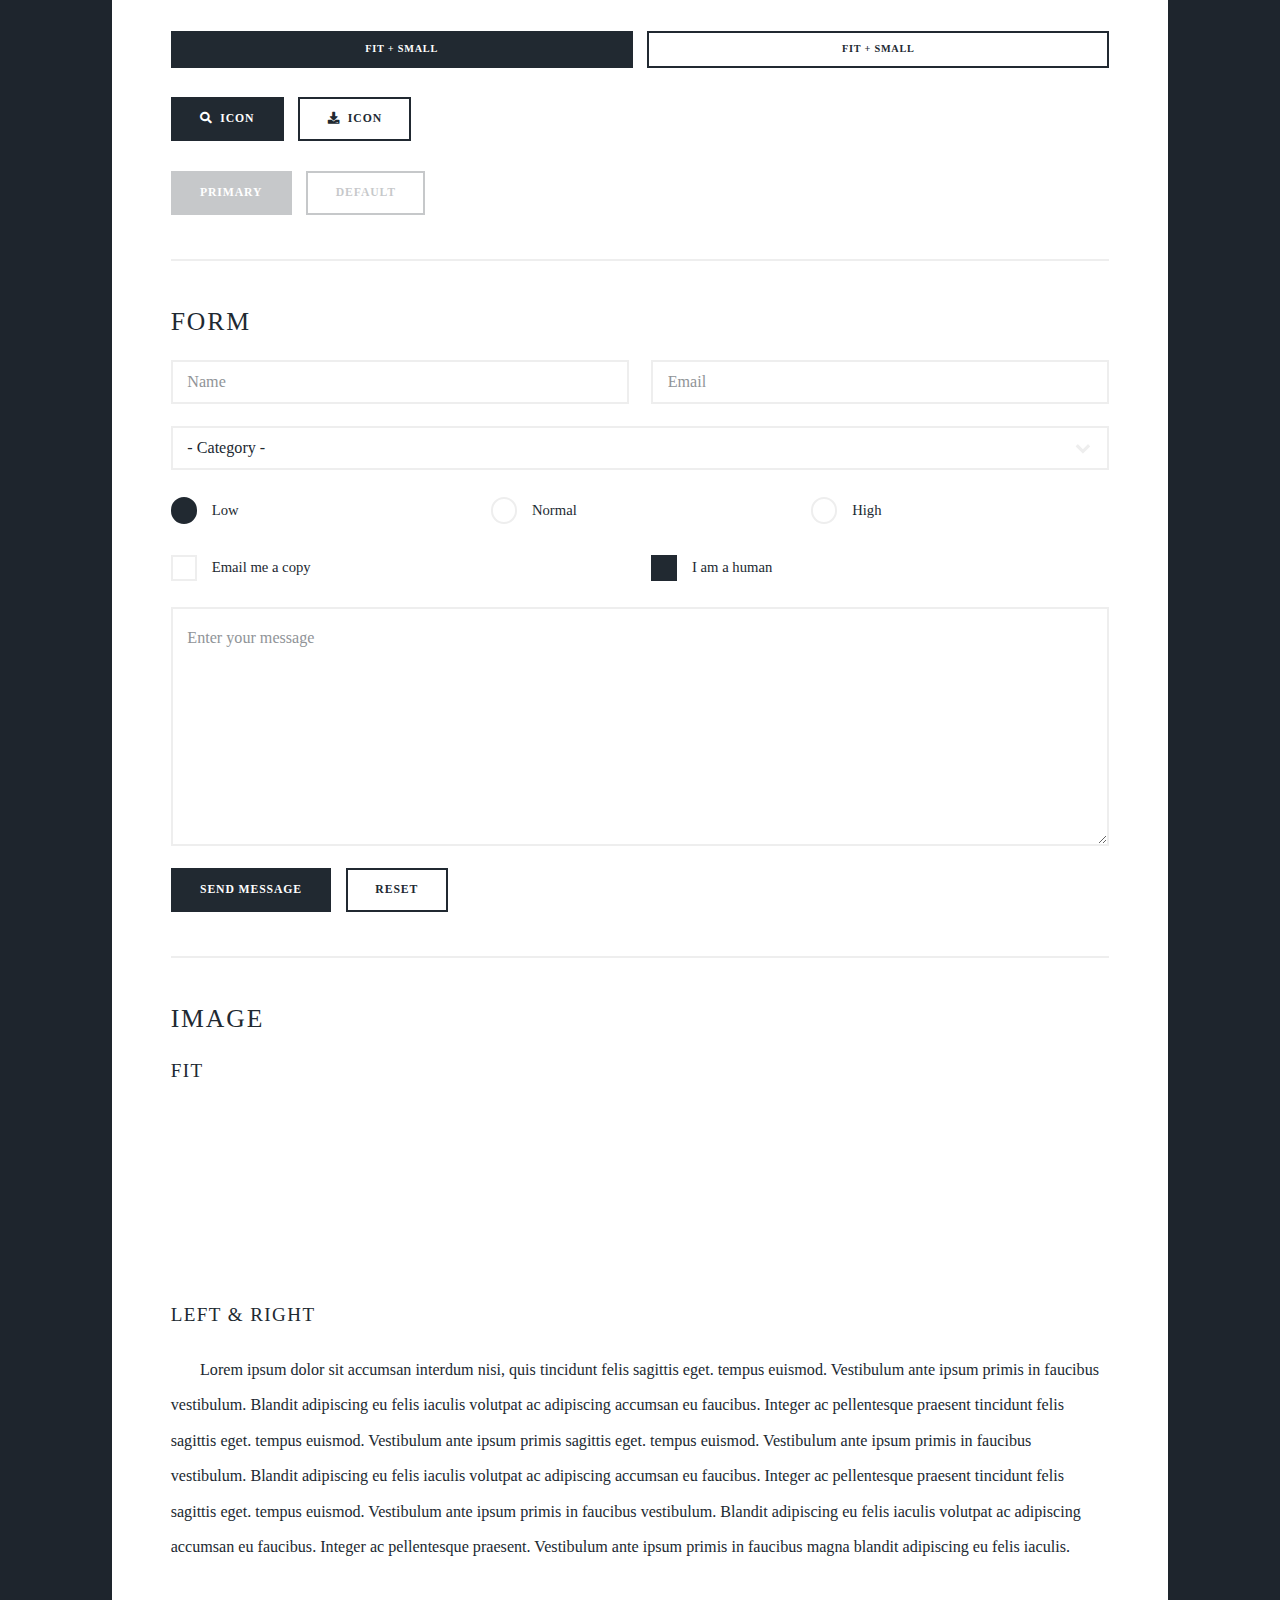
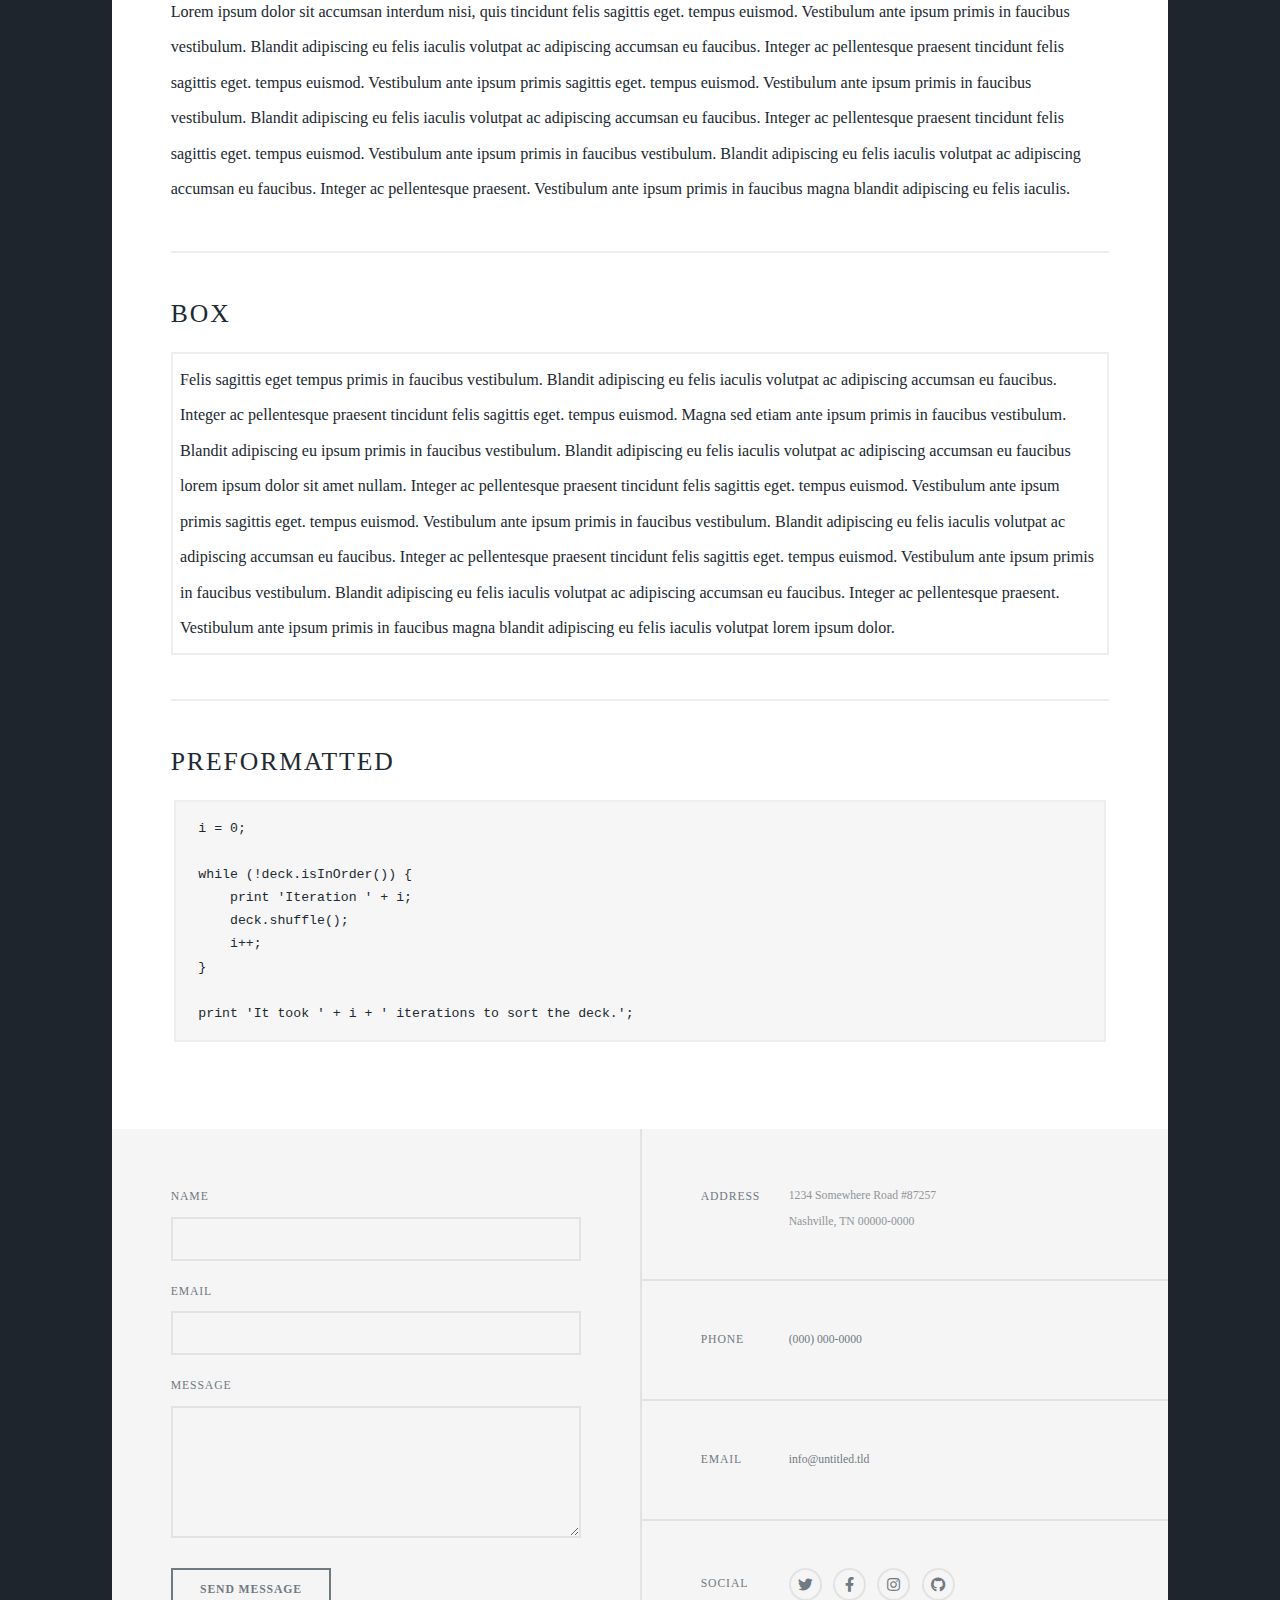
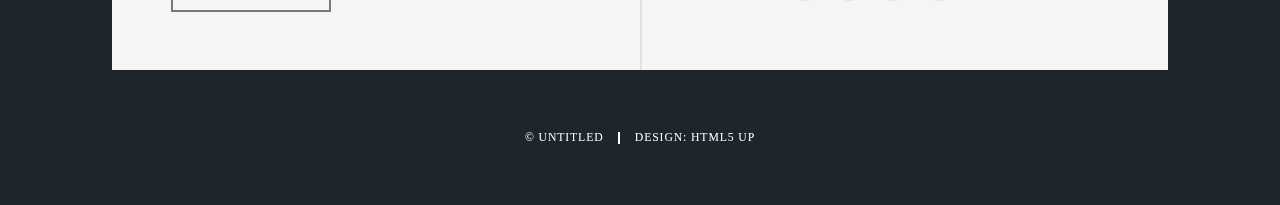
==== commit 49309106: "adjusted file names" ====
--- a/elements.html
+++ b/elements.html
@@ -1,4 +1,9 @@
 <!DOCTYPE HTML>
+<!--
+	Massively by HTML5 UP
+	html5up.net | @ajlkn
+	Free for personal and commercial use under the CCA 3.0 license (html5up.net/license)
+-->
 <html>
 	<head>
 		<title>Recognition and Awards - Jennie Lim</title>
@@ -11,15 +16,16 @@
 
 		<!-- Wrapper -->
 			<div id="wrapper">
+
 				<!-- Header -->
 					<header id="header">
-							<a href="index.html#header" style="font-weight: unset" class="logo">Recognition and Awards</a>
+						<a href="index.html" class="logo">Jennie Lim - Recognition and Awards</a>
 					</header>
 
 				<!-- Nav -->
 					<nav id="nav">
 						<ul class="links">
-							<li><a href="index.html#header">About Me</a></li>
+							<li><a href="index.html">About Me</a></li>
 							<li><a href="generic.html">Projects</a></li>
 							<li class="active"><a href="elements.html">Recognition and Awards</a></li>
 						</ul>
@@ -32,67 +38,450 @@
 
 				<!-- Main -->
 					<div id="main">
-						<header class="major post featured">
-							<div class="box">
-								<span><subtitle>Skip to: &nbsp;</subtitle> <a class="scrolly" href = "#LOR"> Letters of Recommendation &nbsp;</a><pi class="fa-solid fa-heart fa"></pi>	<a class="scrolly" href = "#Recommendation"> &nbsp; Recognition &nbsp;</a><pi class="fa-solid fa-heart fa"></pi><a class="scrolly" href = "#Awards"> &nbsp; Awards </a></span></div>
-							<div  id = "LOR">
-								<h2 class="anchor" style="font-weight:600; margin-bottom: 3rem;">Letters of Recommendation</h2>
-								<h2 style="text-align: left; font-size:95%;"><a href="images/jennie_law_rec.pdf" target="_blank">Kate Snowden, Associate Director of Admissions, University of Minnesota Law School</a></h2>
-								<div class="box">
-									<p style="margin-bottom: 1rem;"> To Whom It May Concern: </p>
-										<p style="margin-bottom: 1rem;">I am honored to recommend Jennie Lim for your company. I was Jennie's supervisor when she worked in the Law School Admissions Office at the University of Minnesota. </p>
-										<p style="margin-bottom: 1rem;">We hired Jennie, after receiving many applications for the position, because of her outstanding poise and professionalism in the interview. Her professionalism did not waiver during her employment with our office. We knew we could depend on Jennie to be on time and complete each task we assigned her with spectacular attention to detail. </p>
-										<p style="margin-bottom: 1rem;">We quickly realized that Jennie would also be a great representative of the Law School for prospective graduate students. Many of them would call or office or want to visit and Jennie would be the first person that they would talk to when they called or stopped by the office. We knew they would be welcomed to our office appropriately when Jennie was working.</p>
-										<p style="margin-bottom: 1rem;">Jennie helped our office manage a large applicant pool and quickly became familiar with navigating a complex database. She understood that our office had many fun projects, like working on our Instagram account, but that we also needed data entry tasks completed and admission letters sent out in the mail. Jennie completed each task with a smile and was willing to always search for more to do.</p>
-										<p style="margin-bottom: 1rem;">The entire admissions team thought Jennie was a wonderful student worker, and we would hire her to come back and work in our office again if we could.</br>
-										<p style="margin-bottom: 1rem;">I can't wait to see where her wonderful experiences take her as she will be a fantastic employee in any organization that is lucky enough to hire her.</br>
-										<p style="margin-bottom: 1rem;">Sincerely, </br> Kate Snowden</br>Associate Director of Admissions </br>University of Minnesota Law School</p>
+
+						<!-- Post -->
+							<section class="post">
+								<header class="major">
+									<h1>Elements<br />
+									Reference</h1>
+								</header>
+
+								<!-- Text stuff -->
+									<h2>Text</h2>
+									<p>This is <b>bold</b> and this is <strong>strong</strong>. This is <i>italic</i> and this is <em>emphasized</em>.
+									This is <sup>superscript</sup> text and this is <sub>subscript</sub> text.
+									This is <u>underlined</u> and this is code: <code>for (;;) { ... }</code>.
+									Finally, this is a <a href="#">link</a>.</p>
+									<hr />
+									<h2>Heading Level 2</h2>
+									<h3>Heading Level 3</h3>
+									<h4>Heading Level 4</h4>
+									<h5>Heading Level 5</h5>
+									<h6>Heading Level 6</h6>
+									<hr />
+									<header>
+										<h2>Heading with a Subtitle</h2>
+										<p>Lorem ipsum dolor sit amet nullam id egestas urna aliquam</p>
+									</header>
+									<p>Nunc lacinia ante nunc ac lobortis. Interdum adipiscing gravida odio porttitor sem non mi integer non faucibus ornare mi ut ante amet placerat aliquet. Volutpat eu sed ante lacinia sapien lorem accumsan varius montes viverra nibh in adipiscing blandit tempus accumsan.</p>
+									<header>
+										<h3>Heading with a Subtitle</h3>
+										<p>Lorem ipsum dolor sit amet nullam id egestas urna aliquam</p>
+									</header>
+									<p>Nunc lacinia ante nunc ac lobortis. Interdum adipiscing gravida odio porttitor sem non mi integer non faucibus ornare mi ut ante amet placerat aliquet. Volutpat eu sed ante lacinia sapien lorem accumsan varius montes viverra nibh in adipiscing blandit tempus accumsan.</p>
+									<header>
+										<h4>Heading with a Subtitle</h4>
+										<p>Lorem ipsum dolor sit amet nullam id egestas urna aliquam</p>
+									</header>
+									<p>Nunc lacinia ante nunc ac lobortis. Interdum adipiscing gravida odio porttitor sem non mi integer non faucibus ornare mi ut ante amet placerat aliquet. Volutpat eu sed ante lacinia sapien lorem accumsan varius montes viverra nibh in adipiscing blandit tempus accumsan.</p>
+
+									<hr />
+
+								<!-- Lists -->
+									<h2>Lists</h2>
+									<div class="row">
+										<div class="col-6 col-12-small">
+
+											<h3>Unordered</h3>
+											<ul>
+												<li>Dolor pulvinar etiam.</li>
+												<li>Sagittis lorem eleifend.</li>
+												<li>Felis feugiat dolore viverra.</li>
+												<li>Dolor pulvinar etiam.</li>
+											</ul>
+
+											<h3>Alternate</h3>
+											<ul class="alt">
+												<li>Dolor pulvinar etiam etiam.</li>
+												<li>Sagittis adipiscing eleifend.</li>
+												<li>Felis enim dolore viverra.</li>
+												<li>Dolor pulvinar etiam etiam.</li>
+											</ul>
+
+										</div>
+										<div class="col-6 col-12-small">
+
+											<h3>Ordered</h3>
+											<ol>
+												<li>Dolor pulvinar etiam.</li>
+												<li>Etiam vel felis at viverra.</li>
+												<li>Felis enim feugiat magna.</li>
+												<li>Etiam vel felis nullam.</li>
+												<li>Felis enim et tempus.</li>
+											</ol>
+
+											<h3>Icons</h3>
+											<ul class="icons">
+												<li><a href="#" class="icon brands fa-twitter"><span class="label">Twitter</span></a></li>
+												<li><a href="#" class="icon brands fa-facebook-f"><span class="label">Facebook</span></a></li>
+												<li><a href="#" class="icon brands fa-instagram"><span class="label">Instagram</span></a></li>
+												<li><a href="#" class="icon brands fa-github"><span class="label">Github</span></a></li>
+												<li><a href="#" class="icon brands fa-dribbble"><span class="label">Dribbble</span></a></li>
+											</ul>
+											<ul class="icons alt">
+												<li><a href="#" class="icon brands alt fa-twitter"><span class="label">Twitter</span></a></li>
+												<li><a href="#" class="icon brands alt fa-facebook-f"><span class="label">Facebook</span></a></li>
+												<li><a href="#" class="icon brands alt fa-instagram"><span class="label">Instagram</span></a></li>
+												<li><a href="#" class="icon brands alt fa-github"><span class="label">Github</span></a></li>
+												<li><a href="#" class="icon brands alt fa-dribbble"><span class="label">Dribbble</span></a></li>
+											</ul>
+
+										</div>
+									</div>
+									<h3>Definition</h3>
+									<dl>
+										<dt>Item 1</dt>
+										<dd>
+											<p>Lorem ipsum dolor vestibulum ante ipsum primis in faucibus vestibulum. Blandit adipiscing eu felis iaculis volutpat ac adipiscing accumsan eu faucibus. Integer ac pellentesque praesent.</p>
+										</dd>
+										<dt>Item 2</dt>
+										<dd>
+											<p>Lorem ipsum dolor vestibulum ante ipsum primis in faucibus vestibulum. Blandit adipiscing eu felis iaculis volutpat ac adipiscing accumsan eu faucibus. Integer ac pellentesque praesent.</p>
+										</dd>
+										<dt>Item 3</dt>
+										<dd>
+											<p>Lorem ipsum dolor vestibulum ante ipsum primis in faucibus vestibulum. Blandit adipiscing eu felis iaculis volutpat ac adipiscing accumsan eu faucibus. Integer ac pellentesque praesent.</p>
+										</dd>
+									</dl>
+
+									<h3>Actions</h3>
+									<ul class="actions">
+										<li><a href="#" class="button primary">Primary</a></li>
+										<li><a href="#" class="button">Default</a></li>
+									</ul>
+									<ul class="actions small">
+										<li><a href="#" class="button primary small">Small</a></li>
+										<li><a href="#" class="button small">Small</a></li>
+									</ul>
+									<div class="row">
+										<div class="col-6 col-12-small">
+											<ul class="actions stacked">
+												<li><a href="#" class="button primary">Default</a></li>
+												<li><a href="#" class="button">Default</a></li>
+											</ul>
+										</div>
+										<div class="col-6 col-12-small">
+											<ul class="actions stacked">
+												<li><a href="#" class="button primary small">Small</a></li>
+												<li><a href="#" class="button small">Small</a></li>
+											</ul>
+										</div>
+									</div>
+									<div class="row">
+										<div class="col-6 col-12-small">
+											<ul class="actions stacked">
+												<li><a href="#" class="button primary fit">Default</a></li>
+												<li><a href="#" class="button fit">Default</a></li>
+											</ul>
+										</div>
+										<div class="col-6 col-12-small">
+											<ul class="actions stacked">
+												<li><a href="#" class="button primary small fit">Small</a></li>
+												<li><a href="#" class="button small fit">Small</a></li>
+											</ul>
+										</div>
+									</div>
+
+									<hr />
+
+								<!-- Blockquote -->
+									<h2>Blockquote</h2>
+									<blockquote>Fringilla nisl. Donec accumsan interdum nisi, quis tincidunt felis sagittis eget tempus euismod. Vestibulum ante ipsum primis in faucibus vestibulum. Blandit adipiscing eu felis iaculis volutpat ac adipiscing accumsan faucibus. Vestibulum ante ipsum primis in faucibus vestibulum. Blandit adipiscing eu felis.</blockquote>
+
+									<hr />
+
+								<!-- Table -->
+									<h2>Table</h2>
+
+									<h3>Default</h3>
+									<div class="table-wrapper">
+										<table>
+											<thead>
+												<tr>
+													<th>Name</th>
+													<th>Description</th>
+													<th>Price</th>
+												</tr>
+											</thead>
+											<tbody>
+												<tr>
+													<td>Item 1</td>
+													<td>Ante turpis integer aliquet porttitor.</td>
+													<td>29.99</td>
+												</tr>
+												<tr>
+													<td>Item 2</td>
+													<td>Vis ac commodo adipiscing arcu aliquet.</td>
+													<td>19.99</td>
+												</tr>
+												<tr>
+													<td>Item 3</td>
+													<td> Morbi faucibus arcu accumsan lorem.</td>
+													<td>29.99</td>
+												</tr>
+												<tr>
+													<td>Item 4</td>
+													<td>Vitae integer tempus condimentum.</td>
+													<td>19.99</td>
+												</tr>
+												<tr>
+													<td>Item 5</td>
+													<td>Ante turpis integer aliquet porttitor.</td>
+													<td>29.99</td>
+												</tr>
+											</tbody>
+											<tfoot>
+												<tr>
+													<td colspan="2"></td>
+													<td>100.00</td>
+												</tr>
+											</tfoot>
+										</table>
+									</div>
+
+									<h3>Alternate</h3>
+									<div class="table-wrapper">
+										<table class="alt">
+											<thead>
+												<tr>
+													<th>Name</th>
+													<th>Description</th>
+													<th>Price</th>
+												</tr>
+											</thead>
+											<tbody>
+												<tr>
+													<td>Item 1</td>
+													<td>Ante turpis integer aliquet porttitor.</td>
+													<td>29.99</td>
+												</tr>
+												<tr>
+													<td>Item 2</td>
+													<td>Vis ac commodo adipiscing arcu aliquet.</td>
+													<td>19.99</td>
+												</tr>
+												<tr>
+													<td>Item 3</td>
+													<td> Morbi faucibus arcu accumsan lorem.</td>
+													<td>29.99</td>
+												</tr>
+												<tr>
+													<td>Item 4</td>
+													<td>Vitae integer tempus condimentum.</td>
+													<td>19.99</td>
+												</tr>
+												<tr>
+													<td>Item 5</td>
+													<td>Ante turpis integer aliquet porttitor.</td>
+													<td>29.99</td>
+												</tr>
+											</tbody>
+											<tfoot>
+												<tr>
+													<td colspan="2"></td>
+													<td>100.00</td>
+												</tr>
+											</tfoot>
+										</table>
+									</div>
+
+									<hr />
+
+								<!-- Buttons -->
+									<h2>Buttons</h2>
+									<ul class="actions">
+										<li><a href="#" class="button primary">Primary</a></li>
+										<li><a href="#" class="button">Default</a></li>
+									</ul>
+									<ul class="actions">
+										<li><a href="#" class="button primary large">Large</a></li>
+										<li><a href="#" class="button">Default</a></li>
+										<li><a href="#" class="button small">Small</a></li>
+									</ul>
+									<ul class="actions fit">
+										<li><a href="#" class="button primary fit">Fit</a></li>
+										<li><a href="#" class="button fit">Fit</a></li>
+									</ul>
+									<ul class="actions fit small">
+										<li><a href="#" class="button primary fit small">Fit + Small</a></li>
+										<li><a href="#" class="button fit small">Fit + Small</a></li>
+									</ul>
+									<ul class="actions">
+										<li><a href="#" class="button primary icon solid fa-search">Icon</a></li>
+										<li><a href="#" class="button icon solid fa-download">Icon</a></li>
+									</ul>
+									<ul class="actions">
+										<li><span class="button primary disabled">Primary</span></li>
+										<li><span class="button disabled">Default</span></li>
+									</ul>
+
+									<hr />
+
+								<!-- Form -->
+									<h2>Form</h2>
+
+									<form method="post" action="#">
+										<div class="row gtr-uniform">
+											<div class="col-6 col-12-xsmall">
+												<input type="text" name="demo-name" id="demo-name" value="" placeholder="Name" />
+											</div>
+											<div class="col-6 col-12-xsmall">
+												<input type="email" name="demo-email" id="demo-email" value="" placeholder="Email" />
+											</div>
+											<!-- Break -->
+											<div class="col-12">
+												<select name="demo-category" id="demo-category">
+													<option value="">- Category -</option>
+													<option value="1">Manufacturing</option>
+													<option value="1">Shipping</option>
+													<option value="1">Administration</option>
+													<option value="1">Human Resources</option>
+												</select>
+											</div>
+											<!-- Break -->
+											<div class="col-4 col-12-small">
+												<input type="radio" id="demo-priority-low" name="demo-priority" checked>
+												<label for="demo-priority-low">Low</label>
+											</div>
+											<div class="col-4 col-12-small">
+												<input type="radio" id="demo-priority-normal" name="demo-priority">
+												<label for="demo-priority-normal">Normal</label>
+											</div>
+											<div class="col-4 col-12-small">
+												<input type="radio" id="demo-priority-high" name="demo-priority">
+												<label for="demo-priority-high">High</label>
+											</div>
+											<!-- Break -->
+											<div class="col-6 col-12-small">
+												<input type="checkbox" id="demo-copy" name="demo-copy">
+												<label for="demo-copy">Email me a copy</label>
+											</div>
+											<div class="col-6 col-12-small">
+												<input type="checkbox" id="demo-human" name="demo-human" checked>
+												<label for="demo-human">I am a human</label>
+											</div>
+											<!-- Break -->
+											<div class="col-12">
+												<textarea name="demo-message" id="demo-message" placeholder="Enter your message" rows="6"></textarea>
+											</div>
+											<!-- Break -->
+											<div class="col-12">
+												<ul class="actions">
+													<li><input type="submit" value="Send Message" class="primary" /></li>
+													<li><input type="reset" value="Reset" /></li>
+												</ul>
+											</div>
+										</div>
+									</form>
+
+									<hr />
+
+								<!-- Image -->
+									<h2>Image</h2>
+
+									<h3>Fit</h3>
+									<span class="image fit"><img src="images/pic01.jpg" alt="" /></span>
+									<div class="box alt">
+										<div class="row gtr-50 gtr-uniform">
+											<div class="col-4"><span class="image fit"><img src="images/pic02.jpg" alt="" /></span></div>
+											<div class="col-4"><span class="image fit"><img src="images/pic03.jpg" alt="" /></span></div>
+											<div class="col-4"><span class="image fit"><img src="images/pic04.jpg" alt="" /></span></div>
+											<!-- Break -->
+											<div class="col-4"><span class="image fit"><img src="images/pic04.jpg" alt="" /></span></div>
+											<div class="col-4"><span class="image fit"><img src="images/pic02.jpg" alt="" /></span></div>
+											<div class="col-4"><span class="image fit"><img src="images/pic03.jpg" alt="" /></span></div>
+											<!-- Break -->
+											<div class="col-4"><span class="image fit"><img src="images/pic03.jpg" alt="" /></span></div>
+											<div class="col-4"><span class="image fit"><img src="images/pic04.jpg" alt="" /></span></div>
+											<div class="col-4"><span class="image fit"><img src="images/pic02.jpg" alt="" /></span></div>
+										</div>
+									</div>
+
+									<h3>Left &amp; Right</h3>
+									<p><span class="image left"><img src="images/pic08.jpg" alt="" /></span>Lorem ipsum dolor sit accumsan interdum nisi, quis tincidunt felis sagittis eget. tempus euismod. Vestibulum ante ipsum primis in faucibus vestibulum. Blandit adipiscing eu felis iaculis volutpat ac adipiscing accumsan eu faucibus. Integer ac pellentesque praesent tincidunt felis sagittis eget. tempus euismod. Vestibulum ante ipsum primis sagittis eget. tempus euismod. Vestibulum ante ipsum primis in faucibus vestibulum. Blandit adipiscing eu felis iaculis volutpat ac adipiscing accumsan eu faucibus. Integer ac pellentesque praesent tincidunt felis sagittis eget. tempus euismod. Vestibulum ante ipsum primis in faucibus vestibulum. Blandit adipiscing eu felis iaculis volutpat ac adipiscing accumsan eu faucibus. Integer ac pellentesque praesent. Vestibulum ante ipsum primis in faucibus magna blandit adipiscing eu felis iaculis.</p>
+									<p><span class="image right"><img src="images/pic09.jpg" alt="" /></span>Lorem ipsum dolor sit accumsan interdum nisi, quis tincidunt felis sagittis eget. tempus euismod. Vestibulum ante ipsum primis in faucibus vestibulum. Blandit adipiscing eu felis iaculis volutpat ac adipiscing accumsan eu faucibus. Integer ac pellentesque praesent tincidunt felis sagittis eget. tempus euismod. Vestibulum ante ipsum primis sagittis eget. tempus euismod. Vestibulum ante ipsum primis in faucibus vestibulum. Blandit adipiscing eu felis iaculis volutpat ac adipiscing accumsan eu faucibus. Integer ac pellentesque praesent tincidunt felis sagittis eget. tempus euismod. Vestibulum ante ipsum primis in faucibus vestibulum. Blandit adipiscing eu felis iaculis volutpat ac adipiscing accumsan eu faucibus. Integer ac pellentesque praesent. Vestibulum ante ipsum primis in faucibus magna blandit adipiscing eu felis iaculis.</p>
+
+									<hr />
+
+								<!-- Box -->
+									<h2>Box</h2>
+									<div class="box">
+										<p>Felis sagittis eget tempus primis in faucibus vestibulum. Blandit adipiscing eu felis iaculis volutpat ac adipiscing accumsan eu faucibus. Integer ac pellentesque praesent tincidunt felis sagittis eget. tempus euismod. Magna sed etiam ante ipsum primis in faucibus vestibulum. Blandit adipiscing eu ipsum primis in faucibus vestibulum. Blandit adipiscing eu felis iaculis volutpat ac adipiscing accumsan eu faucibus lorem ipsum dolor sit amet nullam. Integer ac pellentesque praesent tincidunt felis sagittis eget. tempus euismod. Vestibulum ante ipsum primis sagittis eget. tempus euismod. Vestibulum ante ipsum primis in faucibus vestibulum. Blandit adipiscing eu felis iaculis volutpat ac adipiscing accumsan eu faucibus. Integer ac pellentesque praesent tincidunt felis sagittis eget. tempus euismod. Vestibulum ante ipsum primis in faucibus vestibulum. Blandit adipiscing eu felis iaculis volutpat ac adipiscing accumsan eu faucibus. Integer ac pellentesque praesent. Vestibulum ante ipsum primis in faucibus magna blandit adipiscing eu felis iaculis volutpat lorem ipsum dolor.</p>
+									</div>
+
+									<hr />
+
+								<!-- Preformatted Code -->
+									<h2>Preformatted</h2>
+									<pre><code>i = 0;
+
+while (!deck.isInOrder()) {
+    print 'Iteration ' + i;
+    deck.shuffle();
+    i++;
+}
+
+print 'It took ' + i + ' iterations to sort the deck.';
+</code></pre>
+
+							</section>
+
+					</div>
+
+				<!-- Footer -->
+					<footer id="footer">
+						<section>
+							<form method="post" action="#">
+								<div class="fields">
+									<div class="field">
+										<label for="name">Name</label>
+										<input type="text" name="name" id="name" />
+									</div>
+									<div class="field">
+										<label for="email">Email</label>
+										<input type="text" name="email" id="email" />
+									</div>
+									<div class="field">
+										<label for="message">Message</label>
+										<textarea name="message" id="message" rows="3"></textarea>
+									</div>
 								</div>
-								<h2 style="text-align: left; font-size:95%;"><a href="images/jennie-lim-recommendation-web.pdf" target="_blank">Christina Goodland, Product Owner, Office of Information Technology</a></h2>
-								<div class="box">
-									<p style="margin-bottom: 1rem;"> To Whom It May Concern: </p>
-										<p style="margin-bottom: 1rem;">Jennie worked under my supervision as a student web developer from February 14 to May 9, 2022, and she will be returning to work after the summer break in September 2022. Her responsibilities are to help me develop and manage the customized Drupal websites I am responsible for at the University of Minnesota, including updating configurations, HTML, and CSS; managing code changes with GitHub; bug testing; and maintaining content. </p>
-										<p style="margin-bottom: 1rem;">Our hiring committee was immediately impressed by Jennie’s enthusiasm for learning new technical and design skills and the incisive questions she asked during her interview, and our initial impressions were confirmed. Jennie did not have experience with Drupal, which is infamously hard to learn, or other content management systems, and had limited HTML and CSS experience, but she was able to learn basic concepts and skills quickly by seeing demonstrations from me, taking LinkedIn Learning courses, and asking pertinent questions.</p>
-										<p style="margin-bottom: 1rem;">We work remotely and use scaled agile methodologies to manage work, and she quickly adapted to our environment and was diligent about completing her stories and maintaining the Jira board. She even helped uncover an issue with the way we were using Jira so that we were better able to communicate.</p>
-										<p style="margin-bottom: 1rem;">In addition, she took responsibility for scheduling meetings with our other student web developer so they could work on some tasks together and learn from each other.</br>
-										<p style="margin-bottom: 1rem;">I think she will be able to quickly learn new skills and contribute to software teams. I recommend her for software engineering internships.</br>
-										<p style="margin-bottom: 1rem;">Sincerely, </br> Christina L. Goodland</br>Product Owner, Atlas and Coordinator, Accessible U </br>Office of Information Technology</br>University of Minnesota</p>
-								</div>
-							</div>
-							<hr id = "Recommendation">
-							<div>
-								<h2 style="font-weight:600; margin-bottom: 3rem;">Recognition</h2>
-								<p style="text-align: left; margin:0"><a href="images/applause_julie.jpg" target="_blank">Julie Le, Team Member, Allstate Insurance</a></p>
-								<blockquote style="text-align: left;">"Thank you so much Jennie for helping me integrate smoothly into the project and for explaining the progress
-									you've made and what we would need to do going forward! Although we divided some tasks between us to
-									work on them independently, I really appreciate your help whenever I reach a roadblock."</blockquote>
-							</div>
-							<hr id = "Awards">
-							<div>
-								<h2 style="font-weight:600; margin-bottom: 3rem;">Awards</h2>
-								<ul style="text-align: left;">
-									<li><subtitle>Best Space App:</subtitle> award given for best space app in Minnehack '22</li>
-									<li><subtitle>UMN Presidential Scholarship:</subtitle> scholarship given based on merit</li>
-									<li><subtitle>Dean's List:</subtitle> Fall '20, Spring '21, Fall '21, Spring '22</li>
-									<li><subtitle>UMN Honors Program:</subtitle> 10% of students admitted </li>
-									<li><subtitle>Elks Most Valuable Student:</subtitle> scholarship given to students excelling in academics and volunteer work. </li>
-									<li><subtitle>Hal Burke Outstanding Student Service Scholarship:</subtitle> scholarship received for volunteering and being a leader in the community</li>
-									<li><subtitle>Spotlight on Scholarship:</subtitle> award given for 100+ hours of volunteer hours </li>
-									<li><subtitle>Academic Achievement Award:</subtitle> award given to students who have a 3.5+ gpa</li>
-									<li><subtitle>AP Scholar With Distinction:</subtitle> award given when scored average minimum 3.5 on all AP tests.</li>
-									<li><p><subtitle>History Day State Qualifier:</subtitle> participated in University of Minnesota's History Day competition</p></li>
+								<ul class="actions">
+									<li><input type="submit" value="Send Message" /></li>
 								</ul>
-							</div>	
-						</header>
-						<ul class="actions" style="border-top:none; padding:0;">
-							<li><a href="#header" id="topButton" class="button icon solid solo fa-arrow-up scrolly">Continue</a></li>
-						</ul>
+							</form>
+						</section>
+						<section class="split contact">
+							<section class="alt">
+								<h3>Address</h3>
+								<p>1234 Somewhere Road #87257<br />
+								Nashville, TN 00000-0000</p>
+							</section>
+							<section>
+								<h3>Phone</h3>
+								<p><a href="#">(000) 000-0000</a></p>
+							</section>
+							<section>
+								<h3>Email</h3>
+								<p><a href="#">info@untitled.tld</a></p>
+							</section>
+							<section>
+								<h3>Social</h3>
+								<ul class="icons alt">
+									<li><a href="#" class="icon brands alt fa-twitter"><span class="label">Twitter</span></a></li>
+									<li><a href="#" class="icon brands alt fa-facebook-f"><span class="label">Facebook</span></a></li>
+									<li><a href="#" class="icon brands alt fa-instagram"><span class="label">Instagram</span></a></li>
+									<li><a href="#" class="icon brands alt fa-github"><span class="label">GitHub</span></a></li>
+								</ul>
+							</section>
+						</section>
+					</footer>
+
+				<!-- Copyright -->
+					<div id="copyright">
+						<ul><li>&copy; Untitled</li><li>Design: <a href="https://html5up.net">HTML5 UP</a></li></ul>
 					</div>
 
-
-			<!-- Copyright -->
-			<div id="copyright">
-				<ul><li><a href="index.html#header">About Me</a></li><li><a href="generic.html">Projects</a></li><li><a class="scrolly" href="#header">Recognition and Awards</a></li><li>Contact Me @ <a href="mailto: JennieGLim1@gmail.com">JennieGLim1@gmail.com</a></li></ul>
 			</div>
 
 		<!-- Scripts -->
